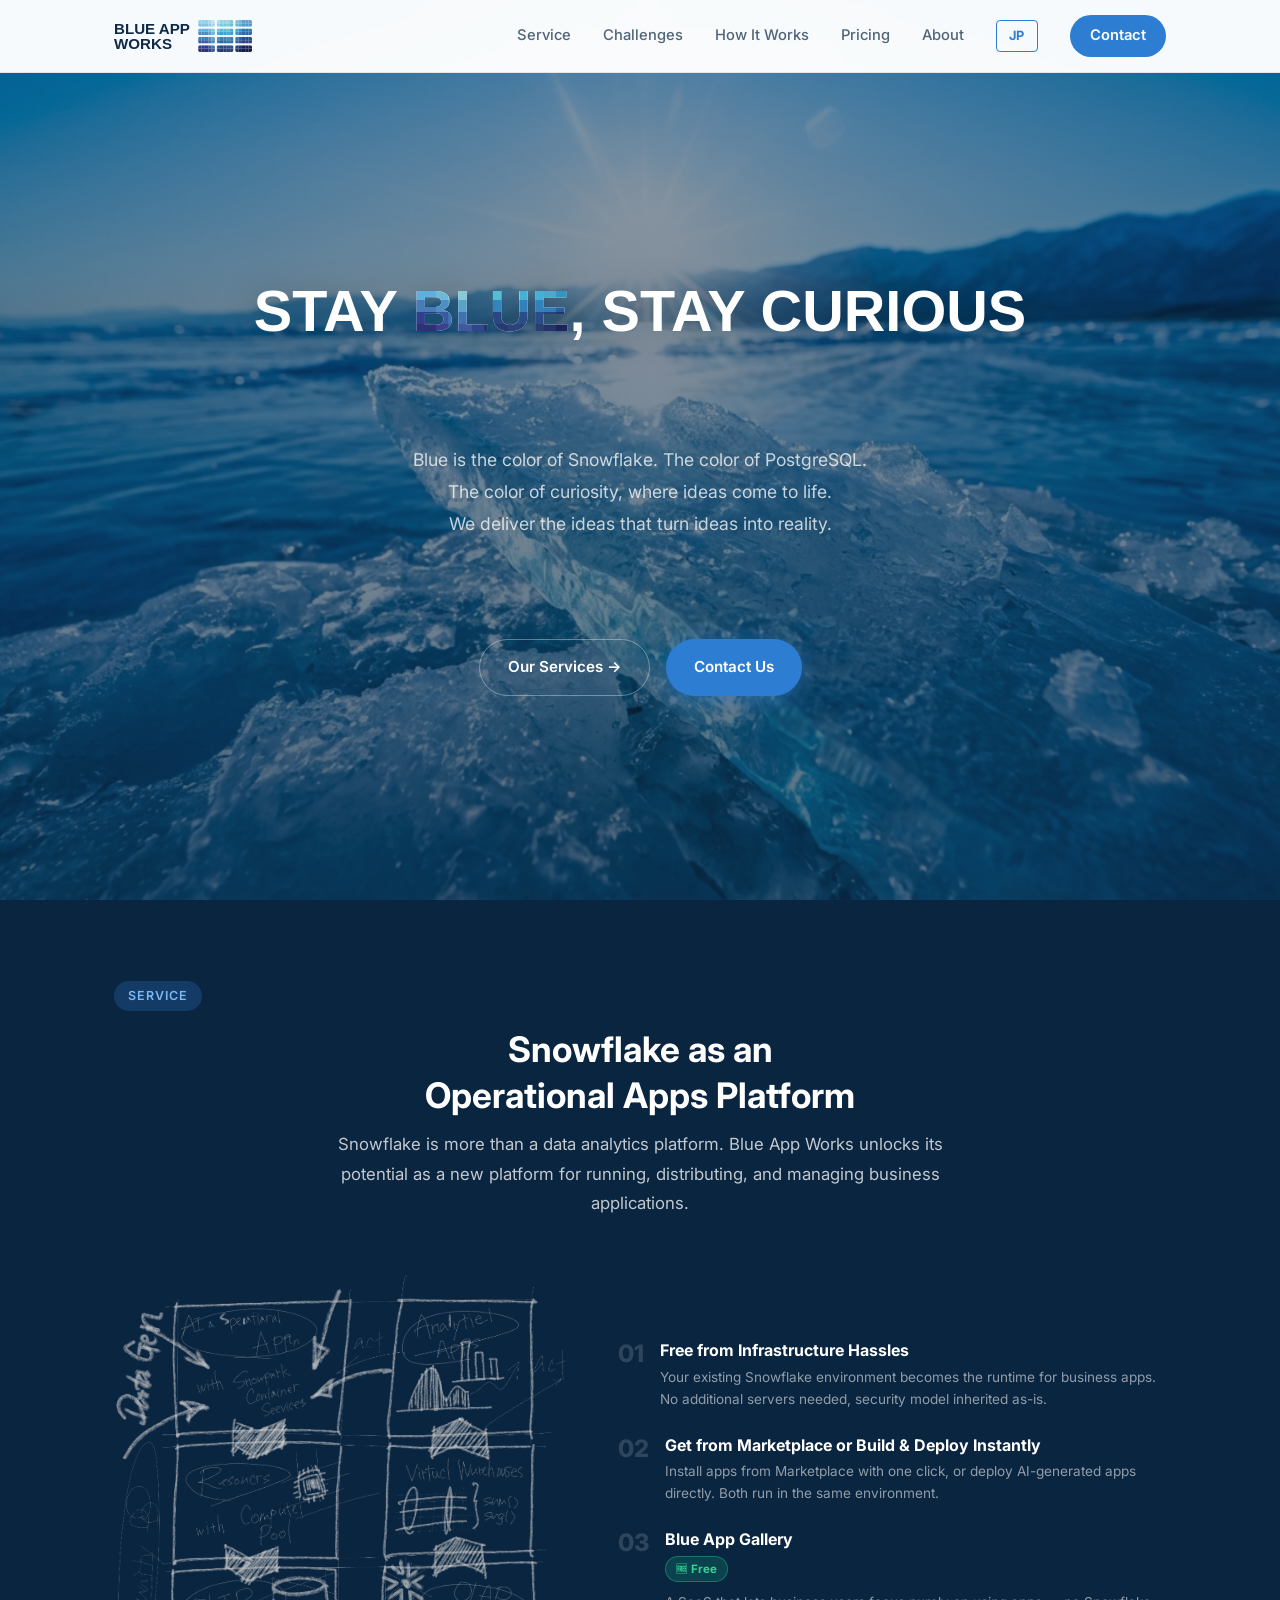
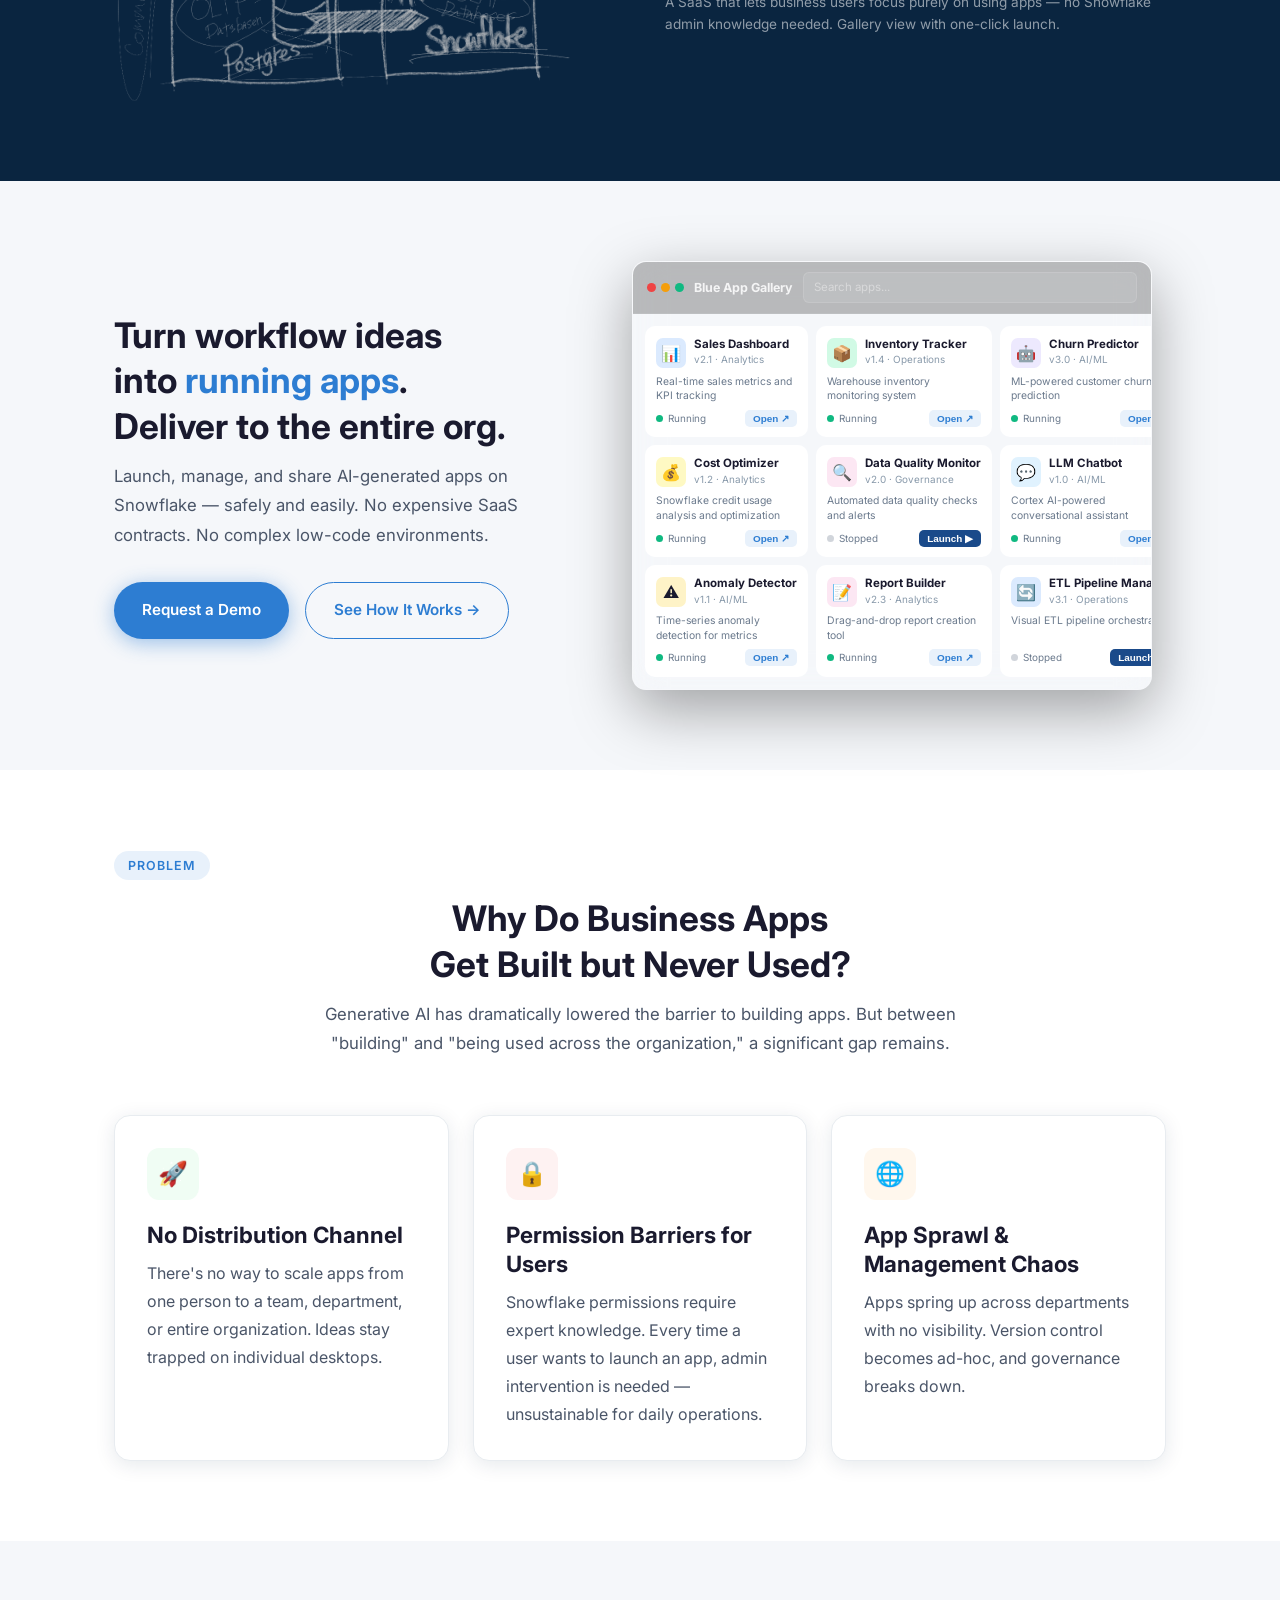
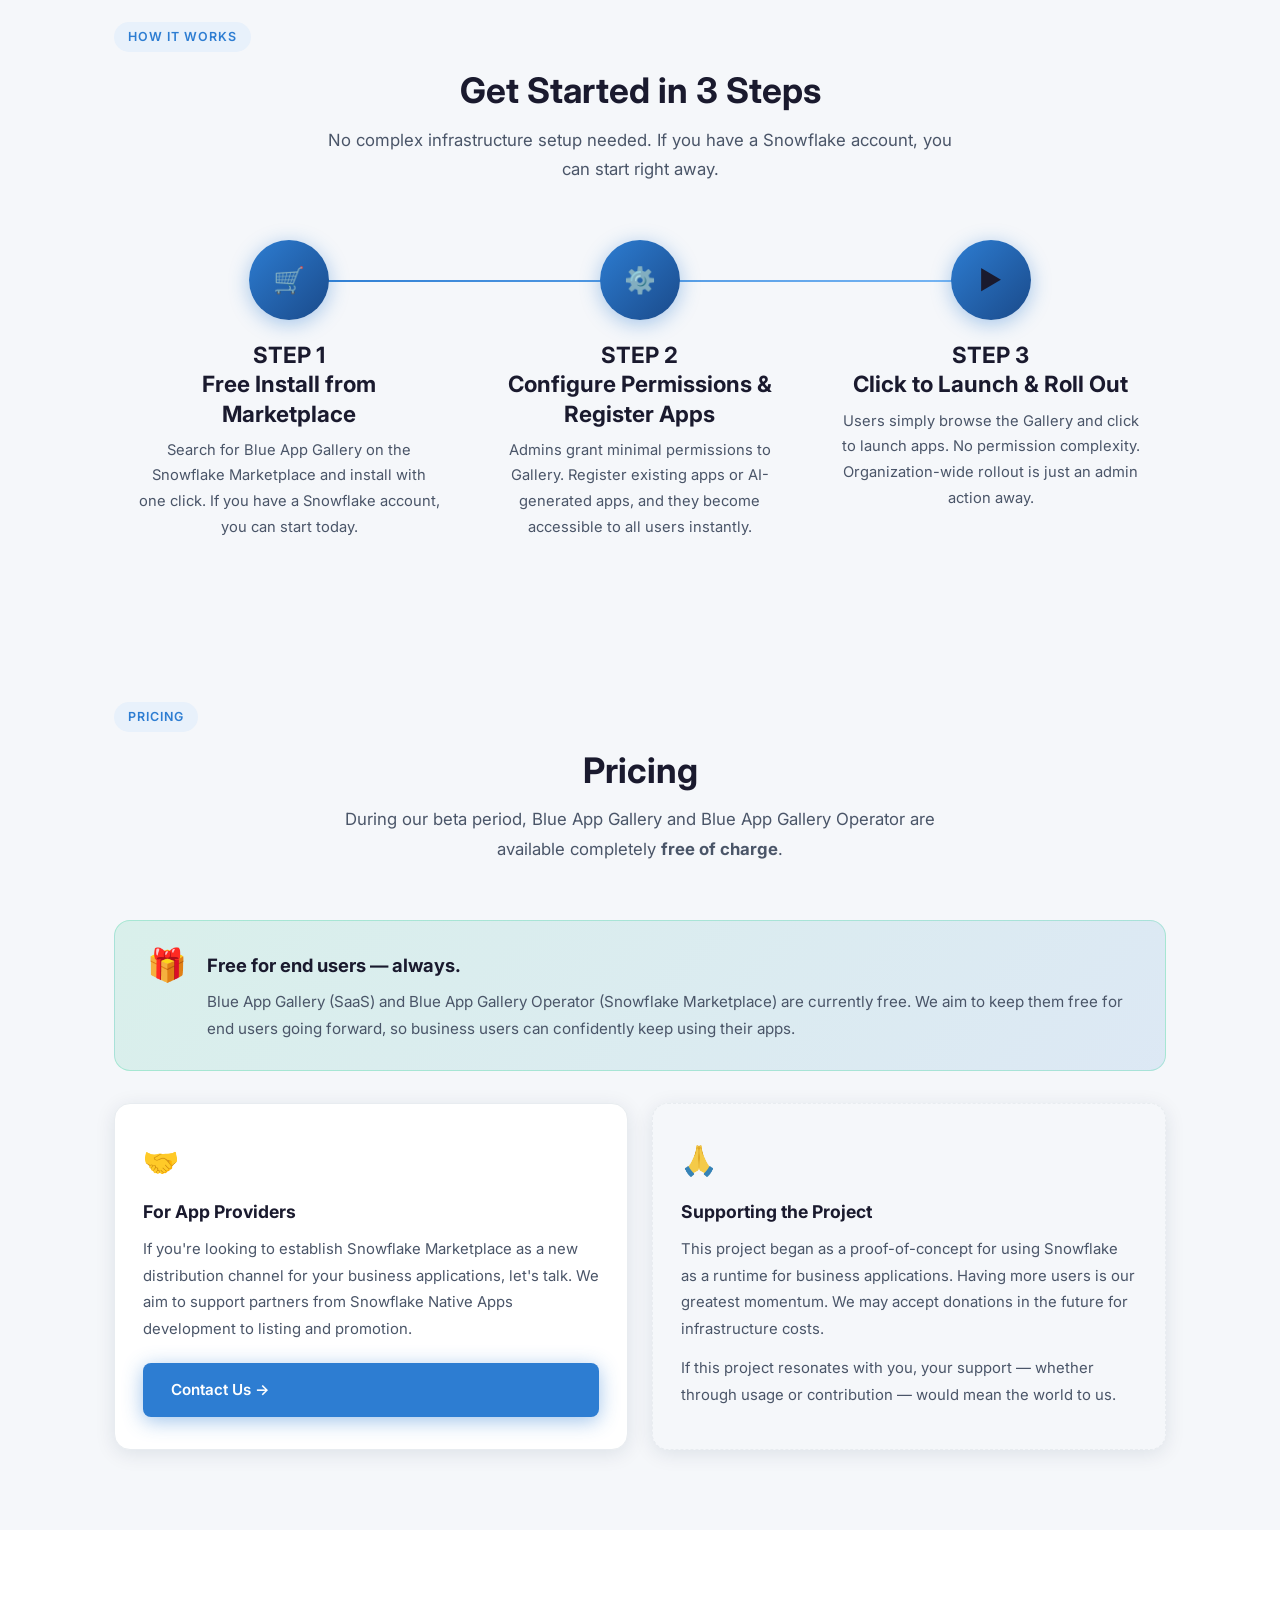
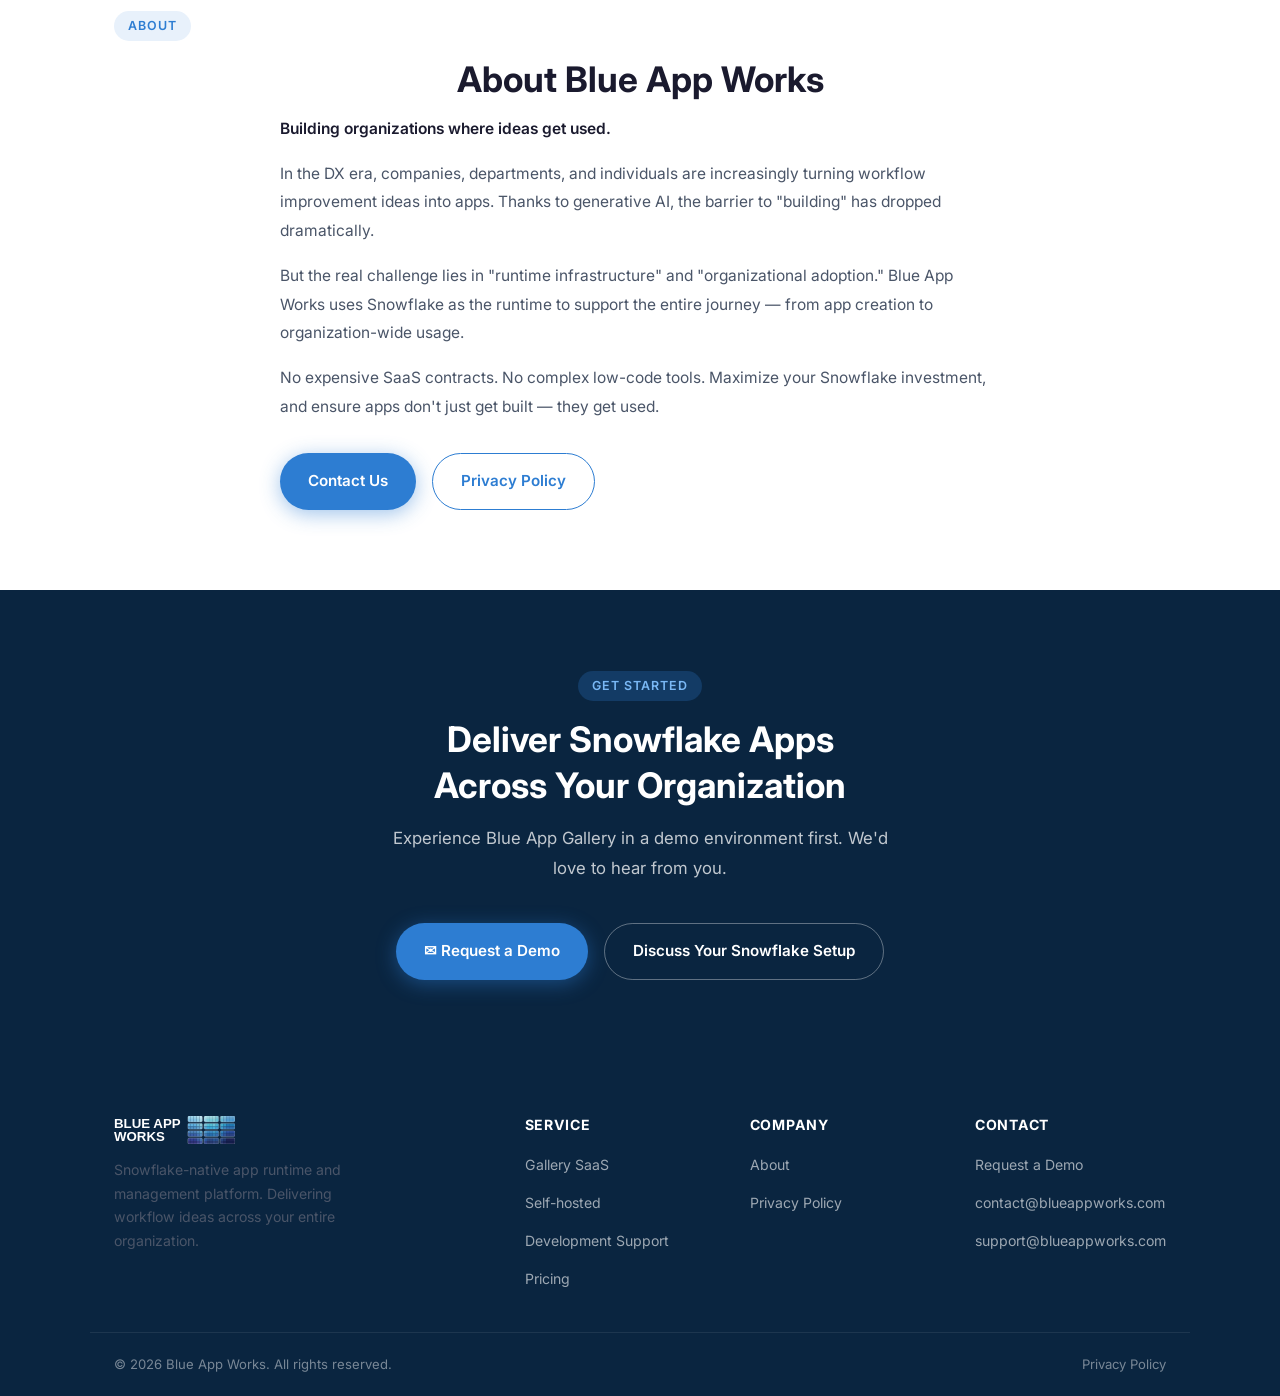
==== en/index.html @ 6a39addf "Add English site version with language detection and switcher - Create en/ subdirectory with transla" ====
<!DOCTYPE html>
<html lang="en">
<head>
  <meta charset="UTF-8" />
  <meta name="viewport" content="width=device-width, initial-scale=1.0" />
  <title>Blue App Works</title>
  <meta name="description" content="Blue App Works provides middleware and gallery solutions for Snowflake-native business applications — turning workflow ideas into running apps at any organizational scale." />
  <link rel="preconnect" href="https://fonts.googleapis.com" />
  <link rel="preconnect" href="https://fonts.gstatic.com" crossorigin />
  <link href="https://fonts.googleapis.com/css2?family=Inter:wght@300;400;500;600;700;800;900&family=Noto+Sans+JP:wght@400;500;700&display=swap" rel="stylesheet" />
  <link rel="stylesheet" href="../css/style.css" />
  <link rel="icon" href="../images/icon.svg" type="image/svg+xml" />
  <link rel="alternate" hreflang="ja" href="https://www.blueappworks.com/" />
  <link rel="alternate" hreflang="en" href="https://www.blueappworks.com/en/" />
  <script>
    // Auto-redirect to Japanese if user prefers Japanese
    (function() {
      var pref = localStorage.getItem('baw-lang-pref');
      if (pref === 'ja') { window.location.replace('../index.html'); return; }
    })();
  </script>
</head>
<body>

<!-- ========== HEADER ========== -->
<header id="site-header">
  <div class="nav-inner">
    <a href="index.html" class="nav-logo">
      <img src="../images/logo.svg" alt="Blue App Works" class="nav-logo-img" />
    </a>
    <nav class="nav-links" id="nav-links">
      <a href="#service">Service</a>
      <a href="#problem">Challenges</a>
      <a href="#how">How It Works</a>
      <a href="#pricing">Pricing</a>
      <a href="#about">About</a>
      <a href="contact.html" class="nav-cta">Contact</a>
    </nav>
    <div class="hamburger" id="hamburger" aria-label="Menu" role="button" tabindex="0">
      <span></span><span></span><span></span>
    </div>
  </div>
</header>

<!-- ========== HERO ========== -->
<section class="hero" id="top">
  <div class="hero-bg"></div>
  <div class="hero-inner hero-inner--brand">
    <img src="../images/stayblue-staycurious-white.svg" alt="Stay Blue, Stay Curious" class="hero-catchphrase" />
    <p class="hero-desc hero-desc--brand">
      Blue is the color of Snowflake. The color of PostgreSQL.<br>
      The color of curiosity, where ideas come to life.<br>
      We deliver the ideas that turn ideas into reality.
    </p>
    <div class="hero-actions" style="justify-content:center">
      <a href="#service" class="btn btn-outline">
        Our Services →
      </a>
      <a href="contact.html" class="btn btn-primary">
        Contact Us
      </a>
    </div>
  </div>
</section>

<!-- ========== SERVICE ========== -->
<section class="section section-dark" id="service">
  <div class="container">
    <div class="badge">Service</div>
    <h2 class="section-title" style="color:#fff">Snowflake as an<br>Operational Apps Platform</h2>
    <p class="section-sub">
      Snowflake is more than a data analytics platform. Blue App Works unlocks its potential as a new platform for running, distributing, and managing business applications.
    </p>
    <div class="service-layout">
      <div class="service-blueprint">
        <img src="../images/blueprint.svg" alt="Snowflake Platform Architecture Blueprint" />
      </div>
      <div class="service-points">
        <!-- 01 -->
        <div class="service-point">
          <div class="service-point-num">01</div>
          <div class="service-point-body">
            <h3>Free from Infrastructure Hassles</h3>
            <p>Your existing Snowflake environment becomes the runtime for business apps. No additional servers needed, security model inherited as-is.</p>
          </div>
        </div>
        <!-- 02 -->
        <div class="service-point">
          <div class="service-point-num">02</div>
          <div class="service-point-body">
            <h3>Get from Marketplace or Build & Deploy Instantly</h3>
            <p>Install apps from Marketplace with one click, or deploy AI-generated apps directly. Both run in the same environment.</p>
          </div>
        </div>
        <!-- 03 -->
        <div class="service-point">
          <div class="service-point-num">03</div>
          <div class="service-point-body">
            <h3>Blue App Gallery</h3>
            <p><span class="sol-free-badge">🆓 Free</span><br>A SaaS that lets business users focus purely on using apps — no Snowflake admin knowledge needed. Gallery view with one-click launch.</p>
          </div>
        </div>
      </div>
    </div>
  </div>
</section>

<!-- ========== GALLERY SHOWCASE ========== -->
<section class="section section-alt" id="gallery-showcase">
  <div class="container">
    <div class="showcase-inner">
      <div class="showcase-text">
        <h2 class="section-title" style="text-align:left">
          <span class="hero-line">Turn workflow ideas</span>
          <span class="hero-line">into <span style="color:var(--blue-accent)">running apps</span>.</span>
          <span class="hero-line">Deliver to the entire org.</span>
        </h2>
        <p class="section-sub" style="text-align:left;margin:0 0 32px">
          Launch, manage, and share AI-generated apps on Snowflake — safely and easily.
          No expensive SaaS contracts. No complex low-code environments.
        </p>
        <div class="hero-actions">
          <a href="contact.html" class="btn btn-primary">
            Request a Demo
          </a>
          <a href="#how" class="btn btn-outline" style="color:var(--blue-accent);border-color:var(--blue-accent)">
            See How It Works →
          </a>
        </div>
      </div>
      <div class="showcase-visual">
        <div class="gallery-mockup">
          <div class="gallery-mockup-bar">
            <div class="gmb-dots">
              <span style="background:#ef4444"></span>
              <span style="background:#f59e0b"></span>
              <span style="background:#10b981"></span>
            </div>
            <div class="gmb-title">Blue App Gallery</div>
            <div class="gmb-search">Search apps...</div>
          </div>
          <div class="gallery-grid">
            <div class="gc" data-status="running">
              <div class="gc-header"><div class="gc-icon" style="background:#dbeafe">📊</div><div class="gc-meta"><div class="gc-name">Sales Dashboard</div><div class="gc-ver">v2.1 · Analytics</div></div></div>
              <div class="gc-desc">Real-time sales metrics and KPI tracking</div>
              <div class="gc-footer"><span class="gc-dot running"></span><span class="gc-status">Running</span><button class="gc-btn open">Open ↗</button></div>
            </div>
            <div class="gc" data-status="running">
              <div class="gc-header"><div class="gc-icon" style="background:#d1fae5">📦</div><div class="gc-meta"><div class="gc-name">Inventory Tracker</div><div class="gc-ver">v1.4 · Operations</div></div></div>
              <div class="gc-desc">Warehouse inventory monitoring system</div>
              <div class="gc-footer"><span class="gc-dot running"></span><span class="gc-status">Running</span><button class="gc-btn open">Open ↗</button></div>
            </div>
            <div class="gc" data-status="running">
              <div class="gc-header"><div class="gc-icon" style="background:#ede9fe">🤖</div><div class="gc-meta"><div class="gc-name">Churn Predictor</div><div class="gc-ver">v3.0 · AI/ML</div></div></div>
              <div class="gc-desc">ML-powered customer churn prediction</div>
              <div class="gc-footer"><span class="gc-dot running"></span><span class="gc-status">Running</span><button class="gc-btn open">Open ↗</button></div>
            </div>
            <div class="gc" data-status="running">
              <div class="gc-header"><div class="gc-icon" style="background:#fef9c3">💰</div><div class="gc-meta"><div class="gc-name">Cost Optimizer</div><div class="gc-ver">v1.2 · Analytics</div></div></div>
              <div class="gc-desc">Snowflake credit usage analysis and optimization</div>
              <div class="gc-footer"><span class="gc-dot running"></span><span class="gc-status">Running</span><button class="gc-btn open">Open ↗</button></div>
            </div>
            <div class="gc" data-status="stopped">
              <div class="gc-header"><div class="gc-icon" style="background:#fce7f3">🔍</div><div class="gc-meta"><div class="gc-name">Data Quality Monitor</div><div class="gc-ver">v2.0 · Governance</div></div></div>
              <div class="gc-desc">Automated data quality checks and alerts</div>
              <div class="gc-footer"><span class="gc-dot stopped"></span><span class="gc-status">Stopped</span><button class="gc-btn launch">Launch ▶</button></div>
            </div>
            <div class="gc" data-status="running">
              <div class="gc-header"><div class="gc-icon" style="background:#e0f2fe">💬</div><div class="gc-meta"><div class="gc-name">LLM Chatbot</div><div class="gc-ver">v1.0 · AI/ML</div></div></div>
              <div class="gc-desc">Cortex AI-powered conversational assistant</div>
              <div class="gc-footer"><span class="gc-dot running"></span><span class="gc-status">Running</span><button class="gc-btn open">Open ↗</button></div>
            </div>
            <div class="gc" data-status="running">
              <div class="gc-header"><div class="gc-icon" style="background:#fef3c7">⚠️</div><div class="gc-meta"><div class="gc-name">Anomaly Detector</div><div class="gc-ver">v1.1 · AI/ML</div></div></div>
              <div class="gc-desc">Time-series anomaly detection for metrics</div>
              <div class="gc-footer"><span class="gc-dot running"></span><span class="gc-status">Running</span><button class="gc-btn open">Open ↗</button></div>
            </div>
            <div class="gc" data-status="running">
              <div class="gc-header"><div class="gc-icon" style="background:#fce7f3">📝</div><div class="gc-meta"><div class="gc-name">Report Builder</div><div class="gc-ver">v2.3 · Analytics</div></div></div>
              <div class="gc-desc">Drag-and-drop report creation tool</div>
              <div class="gc-footer"><span class="gc-dot running"></span><span class="gc-status">Running</span><button class="gc-btn open">Open ↗</button></div>
            </div>
            <div class="gc" data-status="stopped">
              <div class="gc-header"><div class="gc-icon" style="background:#dbeafe">🔄</div><div class="gc-meta"><div class="gc-name">ETL Pipeline Manager</div><div class="gc-ver">v3.1 · Operations</div></div></div>
              <div class="gc-desc">Visual ETL pipeline orchestration</div>
              <div class="gc-footer"><span class="gc-dot stopped"></span><span class="gc-status">Stopped</span><button class="gc-btn launch">Launch ▶</button></div>
            </div>
          </div>
        </div>
      </div>
    </div>
  </div>
</section>

<!-- ========== PROBLEM ========== -->
<section class="section" id="problem">
  <div class="container">
    <div class="badge">Problem</div>
    <h2 class="section-title">Why Do Business Apps<br>Get Built but Never Used?</h2>
    <p class="section-sub">
      Generative AI has dramatically lowered the barrier to building apps.
      But between "building" and "being used across the organization," a significant gap remains.
    </p>
    <div class="problem-grid">
      <div class="problem-card">
        <div class="problem-icon" style="background:#f0fdf4">🚀</div>
        <h3>No Distribution Channel</h3>
        <p>There's no way to scale apps from one person to a team, department, or entire organization. Ideas stay trapped on individual desktops.</p>
      </div>
      <div class="problem-card">
        <div class="problem-icon" style="background:#fef2f2">🔒</div>
        <h3>Permission Barriers for Users</h3>
        <p>Snowflake permissions require expert knowledge. Every time a user wants to launch an app, admin intervention is needed — unsustainable for daily operations.</p>
      </div>
      <div class="problem-card">
        <div class="problem-icon" style="background:#fff7ed">🌐</div>
        <h3>App Sprawl & Management Chaos</h3>
        <p>Apps spring up across departments with no visibility. Version control becomes ad-hoc, and governance breaks down.</p>
      </div>
    </div>
  </div>
</section>

<!-- ========== HOW IT WORKS ========== -->
<section class="section section-alt" id="how">
  <div class="container">
    <div class="badge">How It Works</div>
    <h2 class="section-title">Get Started in 3 Steps</h2>
    <p class="section-sub">
      No complex infrastructure setup needed. If you have a Snowflake account, you can start right away.
    </p>
    <div class="steps">
      <div class="step">
        <div class="step-circle">🛒</div>
        <h3>STEP 1<br>Free Install from Marketplace</h3>
        <p>Search for Blue App Gallery on the Snowflake Marketplace and install with one click. If you have a Snowflake account, you can start today.</p>
      </div>
      <div class="step">
        <div class="step-circle">⚙️</div>
        <h3>STEP 2<br>Configure Permissions & Register Apps</h3>
        <p>Admins grant minimal permissions to Gallery. Register existing apps or AI-generated apps, and they become accessible to all users instantly.</p>
      </div>
      <div class="step">
        <div class="step-circle">▶️</div>
        <h3>STEP 3<br>Click to Launch & Roll Out</h3>
        <p>Users simply browse the Gallery and click to launch apps. No permission complexity. Organization-wide rollout is just an admin action away.</p>
      </div>
    </div>
  </div>
</section>

<!-- ========== PRICING ========== -->
<section class="section section-alt" id="pricing">
  <div class="container">
    <div class="badge">Pricing</div>
    <h2 class="section-title">Pricing</h2>
    <p class="section-sub">
      During our beta period, Blue App Gallery and Blue App Gallery Operator are available completely <strong>free of charge</strong>.
    </p>

    <!-- Free banner -->
    <div class="pricing-free-banner">
      <div class="pfb-icon">🎁</div>
      <div class="pfb-body">
        <div class="pfb-title">Free for end users — always.</div>
        <p class="pfb-desc">Blue App Gallery (SaaS) and Blue App Gallery Operator (Snowflake Marketplace) are currently free. We aim to keep them free for end users going forward, so business users can confidently keep using their apps.</p>
      </div>
    </div>

    <!-- Revenue model note -->
    <div class="pricing-model-grid">
      <div class="pricing-model-card">
        <div class="pmcard-icon">🤝</div>
        <h3>For App Providers</h3>
        <p>
          If you're looking to establish Snowflake Marketplace as a new distribution channel for your business applications, let's talk. We aim to support partners from Snowflake Native Apps development to listing and promotion.
        </p>
        <a href="contact.html?type=marketplace" class="btn btn-primary" style="margin-top:20px;border-radius:var(--radius)">Contact Us →</a>
      </div>
      <div class="pricing-model-card pricing-model-card--support">
        <div class="pmcard-icon">🙏</div>
        <h3>Supporting the Project</h3>
        <p>
          This project began as a proof-of-concept for using Snowflake as a runtime for business applications. Having more users is our greatest momentum. We may accept donations in the future for infrastructure costs.
        </p>
        <p style="margin-top:12px">
          If this project resonates with you, your support — whether through usage or contribution — would mean the world to us.
        </p>
      </div>
    </div>
  </div>
</section>

<!-- ========== ABOUT ========== -->
<section class="section" id="about">
  <div class="container">
    <div class="badge">About</div>
    <h2 class="section-title">About Blue App Works</h2>
    <div class="about-single">
      <p class="about-lead">
        Building organizations where ideas get used.
      </p>
      <p>
        In the DX era, companies, departments, and individuals are increasingly turning workflow improvement ideas into apps.
        Thanks to generative AI, the barrier to "building" has dropped dramatically.
      </p>
      <p>
        But the real challenge lies in "runtime infrastructure" and "organizational adoption."
        Blue App Works uses Snowflake as the runtime to support the entire journey — from app creation to organization-wide usage.
      </p>
      <p>
        No expensive SaaS contracts. No complex low-code tools.
        Maximize your Snowflake investment, and ensure apps don't just get built — they get used.
      </p>
      <div style="margin-top:32px;display:flex;gap:16px;flex-wrap:wrap">
        <a href="contact.html" class="btn btn-primary">Contact Us</a>
        <a href="privacy.html" class="btn btn-outline" style="color:var(--blue-accent);border-color:var(--blue-accent)">Privacy Policy</a>
      </div>
    </div>
  </div>
</section>

<!-- ========== CTA ========== -->
<section class="section section-dark" style="text-align:center">
  <div class="container">
    <div class="badge">Get Started</div>
    <h2 style="color:#fff;margin-bottom:16px">Deliver Snowflake Apps<br>Across Your Organization</h2>
    <p style="max-width:520px;margin:0 auto 40px;font-size:1.05rem">
      Experience Blue App Gallery in a demo environment first.
      We'd love to hear from you.
    </p>
    <div style="display:flex;gap:16px;justify-content:center;flex-wrap:wrap">
      <a href="contact.html" class="btn btn-primary">✉ Request a Demo</a>
      <a href="contact.html?type=snowflake" class="btn btn-outline">Discuss Your Snowflake Setup</a>
    </div>
  </div>
</section>

<!-- ========== FOOTER ========== -->
<footer>
  <div class="footer-top">
    <div class="footer-brand">
      <div class="footer-logo">
        <img src="../images/logo-white.svg" alt="Blue App Works" />
      </div>
      <p class="footer-desc">
        Snowflake-native app runtime and management platform.
        Delivering workflow ideas across your entire organization.
      </p>
    </div>
    <div class="footer-col">
      <h4>Service</h4>
      <ul>
        <li><a href="#service">Gallery SaaS</a></li>
        <li><a href="#service">Self-hosted</a></li>
        <li><a href="#service">Development Support</a></li>
        <li><a href="#pricing">Pricing</a></li>
      </ul>
    </div>
    <div class="footer-col">
      <h4>Company</h4>
      <ul>
        <li><a href="#about">About</a></li>
        <li><a href="privacy.html">Privacy Policy</a></li>
      </ul>
    </div>
    <div class="footer-col">
      <h4>Contact</h4>
      <ul>
        <li><a href="contact.html">Request a Demo</a></li>
        <li><a href="mailto:contact@blueappworks.com">contact@blueappworks.com</a></li>
        <li><a href="mailto:support@blueappworks.com">support@blueappworks.com</a></li>
      </ul>
    </div>
  </div>
  <div class="footer-bottom">
    <span>© 2026 Blue App Works. All rights reserved.</span>
    <a href="privacy.html" style="color:rgba(255,255,255,0.45);font-size:0.82rem">Privacy Policy</a>
  </div>
</footer>

<script src="../js/lang.js"></script>
<script>
  // hamburger menu
  const hamburger = document.getElementById('hamburger');
  const navLinks  = document.getElementById('nav-links');
  hamburger.addEventListener('click', () => {
    navLinks.classList.toggle('open');
  });
  hamburger.addEventListener('keydown', (e) => {
    if (e.key === 'Enter' || e.key === ' ') navLinks.classList.toggle('open');
  });

  // header scroll effect
  const header = document.getElementById('site-header');
  window.addEventListener('scroll', () => {
    header.style.background = window.scrollY > 40
      ? 'rgba(255,255,255,0.98)'
      : 'rgba(255,255,255,0.97)';
  });

  // smooth reveal on scroll
  const observer = new IntersectionObserver((entries) => {
    entries.forEach(e => {
      if (e.isIntersecting) {
        e.target.style.opacity = '1';
        e.target.style.transform = 'translateY(0)';
      }
    });
  }, { threshold: 0.12 });
  document.querySelectorAll('.problem-card, .solution-card, .step, .tech-pill, .pricing-card').forEach(el => {
    el.style.opacity = '0';
    el.style.transform = 'translateY(24px)';
    el.style.transition = 'opacity 0.5s ease, transform 0.5s ease';
    observer.observe(el);
  });
</script>
</body>
</html>
---- css/style.css ----
/* ========================================
   Blue App Works - Corporate Site
   style.css
   ======================================== */

/* --- Variables --- */
:root {
  --blue-dark:    #0a2540;
  --blue-mid:     #1a4a8a;
  --blue-accent:  #2d7dd2;
  --blue-light:   #e8f1fb;
  --white:        #ffffff;
  --gray-100:     #f5f7fa;
  --gray-200:     #e8ecf0;
  --gray-600:     #6b7a8d;
  --gray-800:     #2c3e50;
  --text-main:    #1a1a2e;
  --text-sub:     #4a5568;
  --radius:       8px;
  --radius-lg:    16px;
  --shadow:       0 4px 20px rgba(10,37,64,0.10);
  --shadow-lg:    0 8px 40px rgba(10,37,64,0.16);
  --transition:   0.25s ease;
  --max-w:        1100px;
  --font-main:    'Inter', 'Noto Sans JP', sans-serif;
}

/* --- Reset --- */
*, *::before, *::after { box-sizing: border-box; margin: 0; padding: 0; }
html { scroll-behavior: smooth; font-size: 16px; }
body {
  font-family: var(--font-main);
  color: var(--text-main);
  background: var(--white);
  line-height: 1.75;
  -webkit-font-smoothing: antialiased;
}
img { max-width: 100%; display: block; }
a { color: var(--blue-accent); text-decoration: none; transition: color var(--transition); }
a:hover { color: var(--blue-mid); }
ul { list-style: none; }

/* --- Typography --- */
h1, h2, h3, h4 { line-height: 1.3; font-weight: 700; }
h1 { font-size: clamp(2rem, 5vw, 3.2rem); }
h2 { font-size: clamp(1.5rem, 3.5vw, 2.2rem); }
h3 { font-size: clamp(1.1rem, 2.5vw, 1.4rem); }
p  { color: var(--text-sub); }

/* --- Utility --- */
.container {
  max-width: var(--max-w);
  margin: 0 auto;
  padding: 0 24px;
}
.section { padding: 80px 0; }
.section-alt { background: var(--gray-100); }

/* Gallery Showcase */
.showcase-inner {
  display: flex;
  align-items: center;
  gap: 48px;
}
.showcase-text {
  flex: 1;
}
.showcase-text .hero-line {
  display: block;
  white-space: nowrap;
}
.showcase-visual {
  flex: 1.2;
  display: flex;
  justify-content: center;
}
@media (max-width: 900px) {
  .showcase-inner { flex-direction: column; }
  .showcase-visual { width: 100%; }
}
.section-dark { background: var(--blue-dark); color: var(--white); }
.section-dark p { color: rgba(255,255,255,0.75); }
.section-title {
  text-align: center;
  margin-bottom: 12px;
}
.section-sub {
  text-align: center;
  max-width: 640px;
  margin: 0 auto 56px;
  font-size: 1.05rem;
}
.badge {
  display: inline-block;
  background: var(--blue-light);
  color: var(--blue-accent);
  border-radius: 100px;
  font-size: 0.78rem;
  font-weight: 600;
  letter-spacing: 0.08em;
  text-transform: uppercase;
  padding: 4px 14px;
  margin-bottom: 16px;
}
.section-dark .badge { background: rgba(45,125,210,0.25); color: #7ab8f5; }

/* ----------------------------------------
   HEADER / NAV
---------------------------------------- */
header {
  position: fixed;
  top: 0; left: 0; right: 0;
  z-index: 100;
  background: rgba(255,255,255,0.97);
  backdrop-filter: blur(12px);
  -webkit-backdrop-filter: blur(12px);
  border-bottom: 1px solid rgba(0,0,0,0.08);
  transition: background var(--transition);
}
.nav-inner {
  display: flex;
  align-items: center;
  justify-content: space-between;
  height: 72px;
  max-width: var(--max-w);
  margin: 0 auto;
  padding: 0 24px;
}
.nav-logo {
  display: flex;
  align-items: center;
  gap: 10px;
  font-weight: 700;
  font-size: 1.15rem;
  color: var(--white);
  text-decoration: none;
}
.nav-logo-mark {
  width: 36px; height: 36px;
  background: linear-gradient(135deg, var(--blue-accent), #7ab8f5);
  border-radius: 8px;
  display: flex; align-items: center; justify-content: center;
  font-weight: 900; color: #fff; font-size: 1rem;
}
.nav-links {
  display: flex;
  gap: 32px;
  align-items: center;
}
.nav-links a {
  color: rgba(10,37,64,0.7);
  font-size: 0.92rem;
  font-weight: 500;
  transition: color var(--transition);
}
.nav-links a:hover { color: var(--blue-dark); }
.nav-cta {
  background: var(--blue-accent);
  color: var(--white) !important;
  padding: 8px 20px;
  border-radius: 100px;
  font-weight: 600 !important;
  transition: background var(--transition), transform var(--transition) !important;
}
.nav-cta:hover { background: #1a67c0 !important; transform: translateY(-1px); }

/* language switcher */
.lang-switch {
  padding: 4px 12px !important;
  border: 1.5px solid var(--blue-accent) !important;
  border-radius: 4px;
  color: var(--blue-accent) !important;
  font-size: 0.8rem !important;
  font-weight: 700 !important;
  letter-spacing: 0.05em;
  transition: background 0.2s, color 0.2s !important;
}
.lang-switch:hover {
  background: var(--blue-accent) !important;
  color: #fff !important;
}

/* hamburger */
.hamburger {
  display: none;
  flex-direction: column;
  gap: 5px;
  cursor: pointer;
  padding: 4px;
}
.hamburger span {
  display: block;
  width: 24px; height: 2px;
  background: var(--blue-dark);
  border-radius: 2px;
  transition: var(--transition);
}

/* ----------------------------------------
   HERO
---------------------------------------- */
.hero {
  min-height: 100vh;
  display: flex;
  align-items: center;
  background: url('../images/stayblue1.png') center/cover no-repeat;
  position: relative;
  overflow: hidden;
  padding-top: 72px;
}
.hero-bg {
  position: absolute; inset: 0;
  background: linear-gradient(180deg, rgba(10,37,64,0.45) 0%, rgba(10,37,64,0.65) 100%);
  pointer-events: none;
}
/* grid dots */
.hero::before {
  content: '';
  position: absolute; inset: 0;
  background: none;
  pointer-events: none;
}
.hero-inner {
  max-width: var(--max-w);
  margin: 0 auto;
  padding: 80px 24px;
  display: flex;
  align-items: center;
  gap: 60px;
  position: relative;
  z-index: 1;
}
.hero-text { flex: 1; }
.hero-eyebrow {
  display: inline-flex;
  align-items: center;
  gap: 8px;
  background: rgba(45,125,210,0.2);
  border: 1px solid rgba(45,125,210,0.4);
  color: #7ab8f5;
  border-radius: 100px;
  font-size: 0.82rem;
  font-weight: 600;
  letter-spacing: 0.06em;
  padding: 5px 16px;
  margin-bottom: 24px;
}
.hero-eyebrow::before {
  content: '';
  width: 6px; height: 6px;
  background: #7ab8f5;
  border-radius: 50%;
  animation: pulse 2s infinite;
}
@keyframes pulse {
  0%, 100% { opacity: 1; transform: scale(1); }
  50% { opacity: 0.5; transform: scale(1.4); }
}
.hero-title {
  color: var(--white);
  margin-bottom: 24px;
  font-size: clamp(1.6rem, 4.5vw, 3.2rem);
}
.hero-title > span.hero-line {
  display: block;
  white-space: nowrap;
}
.hero-title span span,
.hero-title .hero-line > span { color: #7ab8f5; }
.hero-inner--brand {
  text-align: center;
  display: flex;
  flex-direction: column;
  align-items: center;
}
.hero-title--brand {
  font-size: clamp(2rem, 6vw, 4rem);
  font-weight: 800;
  letter-spacing: 0.04em;
  text-shadow: 0 2px 20px rgba(0,0,0,0.3);
}
.hero-blue {
  color: #7ab8f5;
}
.hero-catchphrase {
  width: clamp(480px, 75vw, 960px);
  height: auto;
  margin-bottom: 24px;
  filter: drop-shadow(0 2px 16px rgba(0,0,0,0.25));
}
.hero-desc--brand {
  text-align: center;
  max-width: 640px;
  font-size: clamp(0.95rem, 1.8vw, 1.15rem);
  line-height: 2;
  color: rgba(255,255,255,0.85);
}
.hero-desc {
  color: rgba(255,255,255,0.75);
  font-size: 1.1rem;
  max-width: 520px;
  margin-bottom: 40px;
  line-height: 1.8;
}
.hero-actions { display: flex; gap: 16px; flex-wrap: wrap; }
.btn {
  display: inline-flex;
  align-items: center;
  gap: 8px;
  padding: 14px 28px;
  border-radius: 100px;
  font-weight: 600;
  font-size: 0.95rem;
  cursor: pointer;
  transition: transform var(--transition), box-shadow var(--transition), background var(--transition);
  border: none;
}
.btn:hover { transform: translateY(-2px); }
.btn-primary {
  background: var(--blue-accent);
  color: var(--white);
  box-shadow: 0 4px 20px rgba(45,125,210,0.45);
}
.btn-primary:hover { background: #1a67c0; box-shadow: 0 6px 28px rgba(45,125,210,0.55); color: #fff; }
.btn-outline {
  background: transparent;
  color: var(--white);
  border: 1.5px solid rgba(255,255,255,0.35);
}
.btn-outline:hover { background: rgba(255,255,255,0.08); color: #fff; }

/* hero visual - floating card */
.hero-visual { flex: 1; display: flex; justify-content: center; }
.hero-card {
  background: rgba(255,255,255,0.07);
  border: 1px solid rgba(255,255,255,0.13);
  border-radius: var(--radius-lg);
  padding: 28px;
  width: 100%;
  max-width: 380px;
  backdrop-filter: blur(16px);
  -webkit-backdrop-filter: blur(16px);
  animation: float 5s ease-in-out infinite;
}
@keyframes float {
  0%, 100% { transform: translateY(0); }
  50%       { transform: translateY(-12px); }
}
.hero-card-header {
  display: flex; align-items: center; gap: 8px;
  margin-bottom: 20px;
}
.hero-card-dot {
  width: 10px; height: 10px; border-radius: 50%;
}
.hero-card-title {
  color: rgba(255,255,255,0.9);
  font-size: 0.88rem; font-weight: 600;
}
.app-list { display: flex; flex-direction: column; gap: 10px; }
.app-item {
  display: flex; align-items: center; gap: 12px;
  background: rgba(255,255,255,0.06);
  border: 1px solid rgba(255,255,255,0.10);
  border-radius: 10px;
  padding: 10px 14px;
}
.app-icon {
  width: 36px; height: 36px;
  border-radius: 8px;
  display: flex; align-items: center; justify-content: center;
  font-size: 1.1rem;
  flex-shrink: 0;
}
.app-info { flex: 1; min-width: 0; }
.app-name {
  color: var(--white);
  font-size: 0.82rem; font-weight: 600;
  white-space: nowrap; overflow: hidden; text-overflow: ellipsis;
}
.app-stat {
  color: rgba(255,255,255,0.5);
  font-size: 0.72rem;
}
.app-badge {
  font-size: 0.7rem; font-weight: 600;
  padding: 2px 8px; border-radius: 100px;
}
.app-badge.active { background: rgba(52,211,153,0.2); color: #34d399; }
.app-badge.ready  { background: rgba(45,125,210,0.3); color: #7ab8f5; }

/* ----------------------------------------
   PROBLEM
---------------------------------------- */
.problem-grid {
  display: grid;
  grid-template-columns: repeat(3, 1fr);
  gap: 24px;
}
.problem-card {
  background: var(--white);
  border-radius: var(--radius-lg);
  padding: 32px;
  box-shadow: var(--shadow);
  border: 1px solid var(--gray-200);
  transition: box-shadow var(--transition), transform var(--transition);
}
.problem-card:hover {
  box-shadow: var(--shadow-lg);
  transform: translateY(-4px);
}
.problem-icon {
  width: 52px; height: 52px;
  border-radius: 12px;
  display: flex; align-items: center; justify-content: center;
  font-size: 1.5rem;
  margin-bottom: 20px;
}
.problem-card h3 { margin-bottom: 10px; color: var(--text-main); }

/* ----------------------------------------
   SERVICE / SOLUTION
---------------------------------------- */
.solution-grid {
  display: grid;
  grid-template-columns: repeat(3, 1fr);
  gap: 28px;
}
.solution-card {
  background: rgba(255,255,255,0.06);
  border: 1px solid rgba(255,255,255,0.12);
  border-radius: var(--radius-lg);
  padding: 36px 28px;
  transition: background var(--transition), border-color var(--transition);
}
.solution-card:hover {
  background: rgba(255,255,255,0.10);
  border-color: rgba(45,125,210,0.45);
}
.solution-num {
  font-size: 2.5rem; font-weight: 900;
  color: rgba(122,184,245,0.25);
  line-height: 1;
  margin-bottom: 12px;
}
.solution-card h3 { color: var(--white); margin-bottom: 10px; }
.solution-card p { font-size: 0.93rem; }

/* Service layout: blueprint + points */
.service-layout {
  display: grid;
  grid-template-columns: 5fr 6fr;
  gap: 48px;
  align-items: center;
}
.service-blueprint img {
  width: 100%;
  max-width: 480px;
  height: auto;
  border-radius: var(--radius-lg);
}
.service-points {
  display: flex;
  flex-direction: column;
  gap: 24px;
}
.service-point {
  display: flex;
  gap: 16px;
  align-items: flex-start;
}
.service-point-num {
  font-family: var(--font-en);
  font-size: 1.5rem;
  font-weight: 800;
  color: rgba(255,255,255,0.15);
  flex-shrink: 0;
  line-height: 1;
  padding-top: 2px;
}
.service-point-body h3 {
  color: var(--white);
  font-size: 1rem;
  margin-bottom: 6px;
}
.service-point-body p {
  font-size: 0.85rem;
  color: rgba(255,255,255,0.55);
  line-height: 1.6;
}

/* ----------------------------------------
   HOW IT WORKS
---------------------------------------- */
.steps {
  display: grid;
  grid-template-columns: repeat(3, 1fr);
  gap: 0;
  position: relative;
}
.steps::before {
  content: '';
  position: absolute;
  top: 40px; left: calc(100% / 6);
  width: calc(100% * 2 / 3);
  height: 2px;
  background: linear-gradient(90deg, var(--blue-accent), #7ab8f5);
  z-index: 0;
}
.step {
  text-align: center;
  padding: 0 24px;
  position: relative;
  z-index: 1;
}
.step-circle {
  width: 80px; height: 80px;
  border-radius: 50%;
  background: linear-gradient(135deg, var(--blue-accent), var(--blue-mid));
  box-shadow: 0 4px 20px rgba(45,125,210,0.4);
  display: flex; align-items: center; justify-content: center;
  font-size: 1.6rem;
  margin: 0 auto 20px;
}
.step h3 { margin-bottom: 10px; }
.step p { font-size: 0.92rem; }

/* ----------------------------------------
   TECH STACK
---------------------------------------- */
.tech-grid {
  display: flex;
  flex-wrap: wrap;
  gap: 16px;
  justify-content: center;
}
.tech-pill {
  display: flex; align-items: center; gap: 10px;
  background: var(--white);
  border: 1px solid var(--gray-200);
  border-radius: 100px;
  padding: 10px 22px;
  font-weight: 600; font-size: 0.9rem;
  color: var(--gray-800);
  box-shadow: var(--shadow);
  transition: box-shadow var(--transition), transform var(--transition);
}
.tech-pill:hover { box-shadow: var(--shadow-lg); transform: translateY(-2px); }
.tech-pill-icon { font-size: 1.2rem; }

/* ----------------------------------------
   PRICING
---------------------------------------- */
.pricing-grid {
  display: grid;
  grid-template-columns: repeat(3, 1fr);
  gap: 24px;
  align-items: start;
}
.pricing-card {
  background: var(--white);
  border: 1px solid var(--gray-200);
  border-radius: var(--radius-lg);
  padding: 36px 28px;
  box-shadow: var(--shadow);
  transition: box-shadow var(--transition), transform var(--transition);
}
.pricing-card:hover { box-shadow: var(--shadow-lg); transform: translateY(-4px); }
.pricing-card.featured {
  border-color: var(--blue-accent);
  box-shadow: 0 0 0 2px var(--blue-accent), var(--shadow-lg);
  transform: scale(1.03);
}
.pricing-card.featured:hover { transform: scale(1.03) translateY(-4px); }
.pricing-badge {
  display: inline-block;
  background: var(--blue-light);
  color: var(--blue-accent);
  font-size: 0.75rem; font-weight: 700;
  padding: 3px 12px; border-radius: 100px;
  margin-bottom: 16px;
}
.pricing-name { font-size: 1.2rem; font-weight: 700; margin-bottom: 8px; }
.pricing-price {
  font-size: 2rem; font-weight: 900; color: var(--text-main);
  margin-bottom: 4px;
}
.pricing-price span { font-size: 0.9rem; font-weight: 400; color: var(--text-sub); }
.pricing-desc { font-size: 0.88rem; margin-bottom: 24px; }
.pricing-features { display: flex; flex-direction: column; gap: 10px; margin-bottom: 28px; }
.pricing-features li {
  display: flex; gap: 10px; align-items: flex-start;
  font-size: 0.9rem; color: var(--text-sub);
}
.pricing-features li::before {
  content: '✓';
  color: var(--blue-accent); font-weight: 700;
  flex-shrink: 0;
}
.btn-block { width: 100%; justify-content: center; }
.btn-secondary {
  background: var(--blue-light);
  color: var(--blue-accent);
}
.btn-secondary:hover { background: #d0e5f8; color: var(--blue-mid); }

/* ----------------------------------------
   ABOUT
---------------------------------------- */
.about-grid {
  display: grid;
  grid-template-columns: 1fr 1fr;
  gap: 64px;
  align-items: center;
}
.about-visual {
  position: relative;
}
.about-card-main {
  background: var(--white);
  border-radius: var(--radius-lg);
  padding: 36px;
  box-shadow: var(--shadow-lg);
  border: 1px solid var(--gray-200);
}
.about-avatar {
  width: 72px; height: 72px;
  border-radius: 50%;
  background: linear-gradient(135deg, var(--blue-accent), var(--blue-mid));
  display: flex; align-items: center; justify-content: center;
  font-size: 1.8rem;
  margin-bottom: 16px;
}
.about-name { font-weight: 700; font-size: 1.2rem; margin-bottom: 4px; }
.about-role { color: var(--text-sub); font-size: 0.88rem; margin-bottom: 16px; }
.about-tags { display: flex; flex-wrap: wrap; gap: 8px; }
.about-tag {
  background: var(--blue-light);
  color: var(--blue-mid);
  font-size: 0.78rem; font-weight: 600;
  padding: 4px 12px; border-radius: 100px;
}
.about-stat-row {
  display: flex; gap: 16px; margin-top: 20px;
}
.about-stat {
  flex: 1;
  background: var(--gray-100);
  border-radius: var(--radius);
  padding: 14px;
  text-align: center;
}
.about-stat-val { font-weight: 800; font-size: 1.3rem; color: var(--blue-accent); }
.about-stat-lbl { font-size: 0.75rem; color: var(--text-sub); }

/* ----------------------------------------
   FOOTER
---------------------------------------- */
footer {
  background: var(--blue-dark);
  color: rgba(255,255,255,0.7);
}
.footer-top {
  max-width: var(--max-w);
  margin: 0 auto;
  padding: 56px 24px 40px;
  display: grid;
  grid-template-columns: 2fr 1fr 1fr 1fr;
  gap: 40px;
}
.footer-brand { }
.footer-logo {
  display: flex; align-items: center; gap: 10px;
  font-weight: 700; font-size: 1.1rem; color: var(--white);
  margin-bottom: 14px;
}
.footer-desc { font-size: 0.88rem; line-height: 1.7; max-width: 280px; }
.footer-col h4 {
  color: var(--white);
  font-size: 0.88rem; font-weight: 700;
  letter-spacing: 0.05em; text-transform: uppercase;
  margin-bottom: 16px;
}
.footer-col ul { display: flex; flex-direction: column; gap: 10px; }
.footer-col ul li a {
  color: rgba(255,255,255,0.6);
  font-size: 0.88rem;
  transition: color var(--transition);
}
.footer-col ul li a:hover { color: var(--white); }
.footer-bottom {
  border-top: 1px solid rgba(255,255,255,0.08);
  max-width: var(--max-w);
  margin: 0 auto;
  padding: 20px 24px;
  display: flex; justify-content: space-between; align-items: center;
  font-size: 0.82rem;
  color: rgba(255,255,255,0.45);
}

/* ----------------------------------------
   PRIVACY PAGE
---------------------------------------- */
.page-hero {
  background: linear-gradient(155deg, var(--blue-dark), #0e3060);
  padding: 128px 24px 64px;
  text-align: center;
  color: var(--white);
}
.page-hero h1 { color: var(--white); margin-bottom: 12px; }
.page-hero p { color: rgba(255,255,255,0.7); }
.page-content {
  max-width: 800px;
  margin: 0 auto;
  padding: 64px 24px;
}
.lang-toggle {
  display: flex;
  gap: 8px;
  justify-content: center;
  margin-bottom: 48px;
}
.lang-btn {
  padding: 8px 24px;
  border-radius: 100px;
  font-size: 0.88rem; font-weight: 600;
  cursor: pointer;
  border: 1.5px solid var(--blue-accent);
  transition: background var(--transition), color var(--transition);
}
.lang-btn.active { background: var(--blue-accent); color: var(--white); }
.lang-btn:not(.active) { background: transparent; color: var(--blue-accent); }
.policy-section {
  margin-bottom: 40px;
  padding-bottom: 40px;
  border-bottom: 1px solid var(--gray-200);
}
.policy-section:last-child { border-bottom: none; }
.policy-section h2 { font-size: 1.3rem; color: var(--text-main); margin-bottom: 12px; }
.policy-section h3 { font-size: 1rem; color: var(--text-main); margin: 20px 0 8px; }
.policy-section p, .policy-section li {
  color: var(--text-sub); font-size: 0.95rem; line-height: 1.8;
}
.policy-section ul {
  list-style: disc;
  padding-left: 24px;
  display: flex; flex-direction: column; gap: 6px;
}
.meta-info {
  background: var(--blue-light);
  border-radius: var(--radius);
  padding: 20px 24px;
  margin-bottom: 40px;
  font-size: 0.88rem;
  color: var(--blue-mid);
}
.meta-info p { color: var(--blue-mid); }

/* ----------------------------------------
   CONTACT PAGE
---------------------------------------- */
.contact-grid {
  display: grid;
  grid-template-columns: 1fr 1.6fr;
  gap: 48px;
  max-width: 900px;
  margin: 0 auto;
  padding: 64px 24px;
}
.contact-info h2 { margin-bottom: 16px; }
.contact-info > p { margin-bottom: 32px; }
.contact-cards { display: flex; flex-direction: column; gap: 16px; }
.contact-card {
  display: flex; align-items: flex-start; gap: 16px;
  background: var(--gray-100);
  border-radius: var(--radius);
  padding: 16px 20px;
}
.contact-card-icon {
  width: 40px; height: 40px;
  background: var(--blue-light);
  border-radius: 10px;
  display: flex; align-items: center; justify-content: center;
  font-size: 1.1rem; flex-shrink: 0;
}
.contact-card-body h4 { font-size: 0.88rem; color: var(--text-sub); margin-bottom: 2px; }
.contact-card-body p, .contact-card-body a {
  font-size: 0.95rem; font-weight: 600; color: var(--text-main);
}
.contact-form-card {
  background: var(--white);
  border-radius: var(--radius-lg);
  padding: 40px;
  box-shadow: var(--shadow-lg);
  border: 1px solid var(--gray-200);
}
.contact-form-card h3 { margin-bottom: 24px; }
.form-group { margin-bottom: 20px; }
.form-group label {
  display: block;
  font-size: 0.88rem; font-weight: 600; color: var(--text-main);
  margin-bottom: 6px;
}
.form-group input,
.form-group select,
.form-group textarea {
  width: 100%;
  padding: 12px 16px;
  border: 1.5px solid var(--gray-200);
  border-radius: var(--radius);
  font-size: 0.95rem;
  font-family: var(--font-main);
  color: var(--text-main);
  background: var(--white);
  transition: border-color var(--transition), box-shadow var(--transition);
  outline: none;
}
.form-group input:focus,
.form-group select:focus,
.form-group textarea:focus {
  border-color: var(--blue-accent);
  box-shadow: 0 0 0 3px rgba(45,125,210,0.15);
}
.form-group textarea { resize: vertical; min-height: 120px; }
.form-row { display: grid; grid-template-columns: 1fr 1fr; gap: 16px; }
.form-notice {
  font-size: 0.8rem; color: var(--gray-600);
  margin-bottom: 20px; line-height: 1.6;
}
.form-success {
  display: none;
  text-align: center;
  padding: 32px;
  color: var(--text-sub);
}
.form-success .success-icon {
  font-size: 2.5rem; margin-bottom: 12px;
}
.form-success h3 { margin-bottom: 8px; color: var(--text-main); }

/* ----------------------------------------
   NAV LOGO IMAGE
---------------------------------------- */
.nav-logo-img {
  height: 32px;
  width: auto;
  display: block;
  transition: opacity var(--transition);
}
.nav-logo-img:hover { opacity: 0.85; }
.nav-logo {
  display: flex;
  align-items: center;
}

/* ----------------------------------------
   GALLERY MOCKUP (Hero visual)
---------------------------------------- */
.hero-visual {
  flex: 1.2;
  display: flex;
  justify-content: center;
  align-items: flex-start;
}
.gallery-mockup {
  background: rgba(255,255,255,0.06);
  border: 1px solid rgba(255,255,255,0.14);
  border-radius: 14px;
  overflow: hidden;
  width: 100%;
  max-width: 520px;
  backdrop-filter: blur(16px);
  -webkit-backdrop-filter: blur(16px);
  box-shadow: 0 20px 60px rgba(0,0,0,0.35);
  animation: float 6s ease-in-out infinite;
}
.gallery-mockup-bar {
  display: flex;
  align-items: center;
  gap: 10px;
  background: rgba(0,0,0,0.25);
  padding: 10px 14px;
  border-bottom: 1px solid rgba(255,255,255,0.08);
}
.gmb-dots {
  display: flex;
  gap: 5px;
  flex-shrink: 0;
}
.gmb-dots span {
  width: 9px; height: 9px;
  border-radius: 50%;
  display: block;
}
.gmb-title {
  font-size: 0.78rem;
  font-weight: 700;
  color: rgba(255,255,255,0.85);
  flex-shrink: 0;
}
.gmb-search {
  flex: 1;
  background: rgba(255,255,255,0.08);
  border: 1px solid rgba(255,255,255,0.12);
  border-radius: 6px;
  padding: 4px 10px;
  font-size: 0.72rem;
  color: rgba(255,255,255,0.4);
}
.gallery-grid {
  display: grid;
  grid-template-columns: repeat(3, 1fr);
  gap: 8px;
  padding: 12px;
}
/* Gallery card */
.gc {
  background: rgba(255,255,255,0.95);
  border-radius: 10px;
  padding: 12px 11px 10px;
  display: flex;
  flex-direction: column;
  gap: 6px;
  transition: transform var(--transition), box-shadow var(--transition);
  cursor: default;
}
.gc:hover {
  transform: translateY(-2px);
  box-shadow: 0 6px 20px rgba(0,0,0,0.15);
}
.gc-header {
  display: flex;
  align-items: flex-start;
  gap: 8px;
}
.gc-icon {
  width: 30px; height: 30px;
  border-radius: 7px;
  display: flex; align-items: center; justify-content: center;
  font-size: 1rem;
  flex-shrink: 0;
}
.gc-meta { min-width: 0; }
.gc-name {
  font-size: 0.72rem;
  font-weight: 700;
  color: #1a1a2e;
  line-height: 1.2;
  white-space: nowrap;
  overflow: hidden;
  text-overflow: ellipsis;
}
.gc-ver {
  font-size: 0.62rem;
  color: #8899aa;
  white-space: nowrap;
}
.gc-desc {
  font-size: 0.65rem;
  color: #6b7a8d;
  line-height: 1.4;
  flex: 1;
}
.gc-footer {
  display: flex;
  align-items: center;
  gap: 5px;
  margin-top: auto;
}
.gc-dot {
  width: 7px; height: 7px;
  border-radius: 50%;
  flex-shrink: 0;
}
.gc-dot.running { background: #10b981; }
.gc-dot.stopped { background: #d1d5db; }
.gc-status {
  font-size: 0.62rem;
  color: #6b7a8d;
  flex: 1;
}
.gc-btn {
  font-size: 0.62rem;
  font-weight: 700;
  border: none;
  border-radius: 5px;
  padding: 3px 8px;
  cursor: pointer;
  white-space: nowrap;
}
.gc-btn.open {
  background: #e8f1fb;
  color: #2d7dd2;
}
.gc-btn.launch {
  background: #1a4a8a;
  color: #fff;
}

/* ----------------------------------------
   SOLUTION CARD extras
---------------------------------------- */
.sol-free-badge {
  display: inline-flex;
  align-items: center;
  gap: 4px;
  background: rgba(16,185,129,0.2);
  color: #34d399;
  border: 1px solid rgba(52,211,153,0.35);
  border-radius: 100px;
  font-size: 0.72rem;
  font-weight: 700;
  padding: 3px 10px;
  margin-bottom: 10px;
}
.sol-list {
  display: flex;
  flex-direction: column;
  gap: 7px;
  margin-bottom: 16px;
  list-style: none !important;
  padding-left: 0 !important;
}
.sol-list li {
  font-size: 0.85rem;
  color: rgba(255,255,255,0.75);
}
.sol-price {
  font-size: 0.78rem;
  color: rgba(255,255,255,0.4);
  border-top: 1px solid rgba(255,255,255,0.1);
  padding-top: 10px;
  margin-top: auto;
}

/* ----------------------------------------
   PRICING — NEW (β free + model)
---------------------------------------- */
.pricing-free-banner {
  display: flex;
  align-items: flex-start;
  gap: 20px;
  background: linear-gradient(135deg, rgba(16,185,129,0.12), rgba(45,125,210,0.12));
  border: 1px solid rgba(52,211,153,0.3);
  border-radius: var(--radius-lg);
  padding: 28px 32px;
  margin-bottom: 32px;
}
.pfb-icon { font-size: 2rem; flex-shrink: 0; line-height: 1; }
.pfb-title {
  font-size: 1.15rem;
  font-weight: 700;
  color: var(--text-main);
  margin-bottom: 8px;
}
.pfb-desc { font-size: 0.95rem; color: var(--text-sub); line-height: 1.75; margin: 0; }

.pricing-model-grid {
  display: grid;
  grid-template-columns: 1fr 1fr;
  gap: 24px;
}
.pricing-model-card {
  background: var(--white);
  border: 1px solid var(--gray-200);
  border-radius: var(--radius-lg);
  padding: 32px 28px;
  box-shadow: var(--shadow);
  display: flex;
  flex-direction: column;
}
.pmcard-icon { font-size: 1.8rem; margin-bottom: 14px; }
.pricing-model-card h3 { margin-bottom: 12px; font-size: 1.1rem; }
.pricing-model-card p { font-size: 0.93rem; color: var(--text-sub); line-height: 1.8; }
.pricing-model-card--support {
  background: var(--gray-100);
  border-color: var(--gray-200);
  border-style: dashed;
}
.pricing-model-card--support .pmcard-icon { filter: grayscale(0.2); }

/* ----------------------------------------
   ABOUT — single column
---------------------------------------- */
.about-single {
  max-width: 720px;
  margin: 0 auto;
}
.about-lead {
  font-size: 1.2rem;
  font-weight: 600;
  color: var(--text-main);
  margin-bottom: 20px;
  line-height: 1.5;
}
.about-single p {
  margin-bottom: 16px;
  font-size: 0.97rem;
  line-height: 1.85;
}

/* ----------------------------------------
   FOOTER logo image
---------------------------------------- */
.footer-logo img {
  height: 28px;
  width: auto;
}

/* ----------------------------------------
   RESPONSIVE
---------------------------------------- */
@media (max-width: 900px) {
  .problem-grid,
  .solution-grid,
  .pricing-grid,
  .pricing-model-grid { grid-template-columns: 1fr; }
  .steps {
    grid-template-columns: 1fr;
    gap: 32px;
  }
  .steps::before { display: none; }
  .about-grid { grid-template-columns: 1fr; }
  .footer-top { grid-template-columns: 1fr 1fr; gap: 32px; }
  .contact-grid { grid-template-columns: 1fr; }
  .hero-inner { flex-direction: column; padding: 60px 24px; }
  .hero-visual { display: none; }
  .pricing-card.featured { transform: scale(1); }
  .service-layout { grid-template-columns: 1fr; }
}
@media (max-width: 640px) {
  .nav-links { display: none; }
  .hamburger { display: flex; }
  .nav-links.open {
    display: flex;
    flex-direction: column;
    position: fixed;
    top: 64px; left: 0; right: 0; bottom: 0;
    background: var(--white);
    padding: 32px 24px;
    gap: 24px;
  }
  .footer-top { grid-template-columns: 1fr; }
  .footer-bottom { flex-direction: column; gap: 8px; text-align: center; }
  .section { padding: 56px 0; }
  .form-row { grid-template-columns: 1fr; }
  .about-stat-row { flex-direction: column; }
}
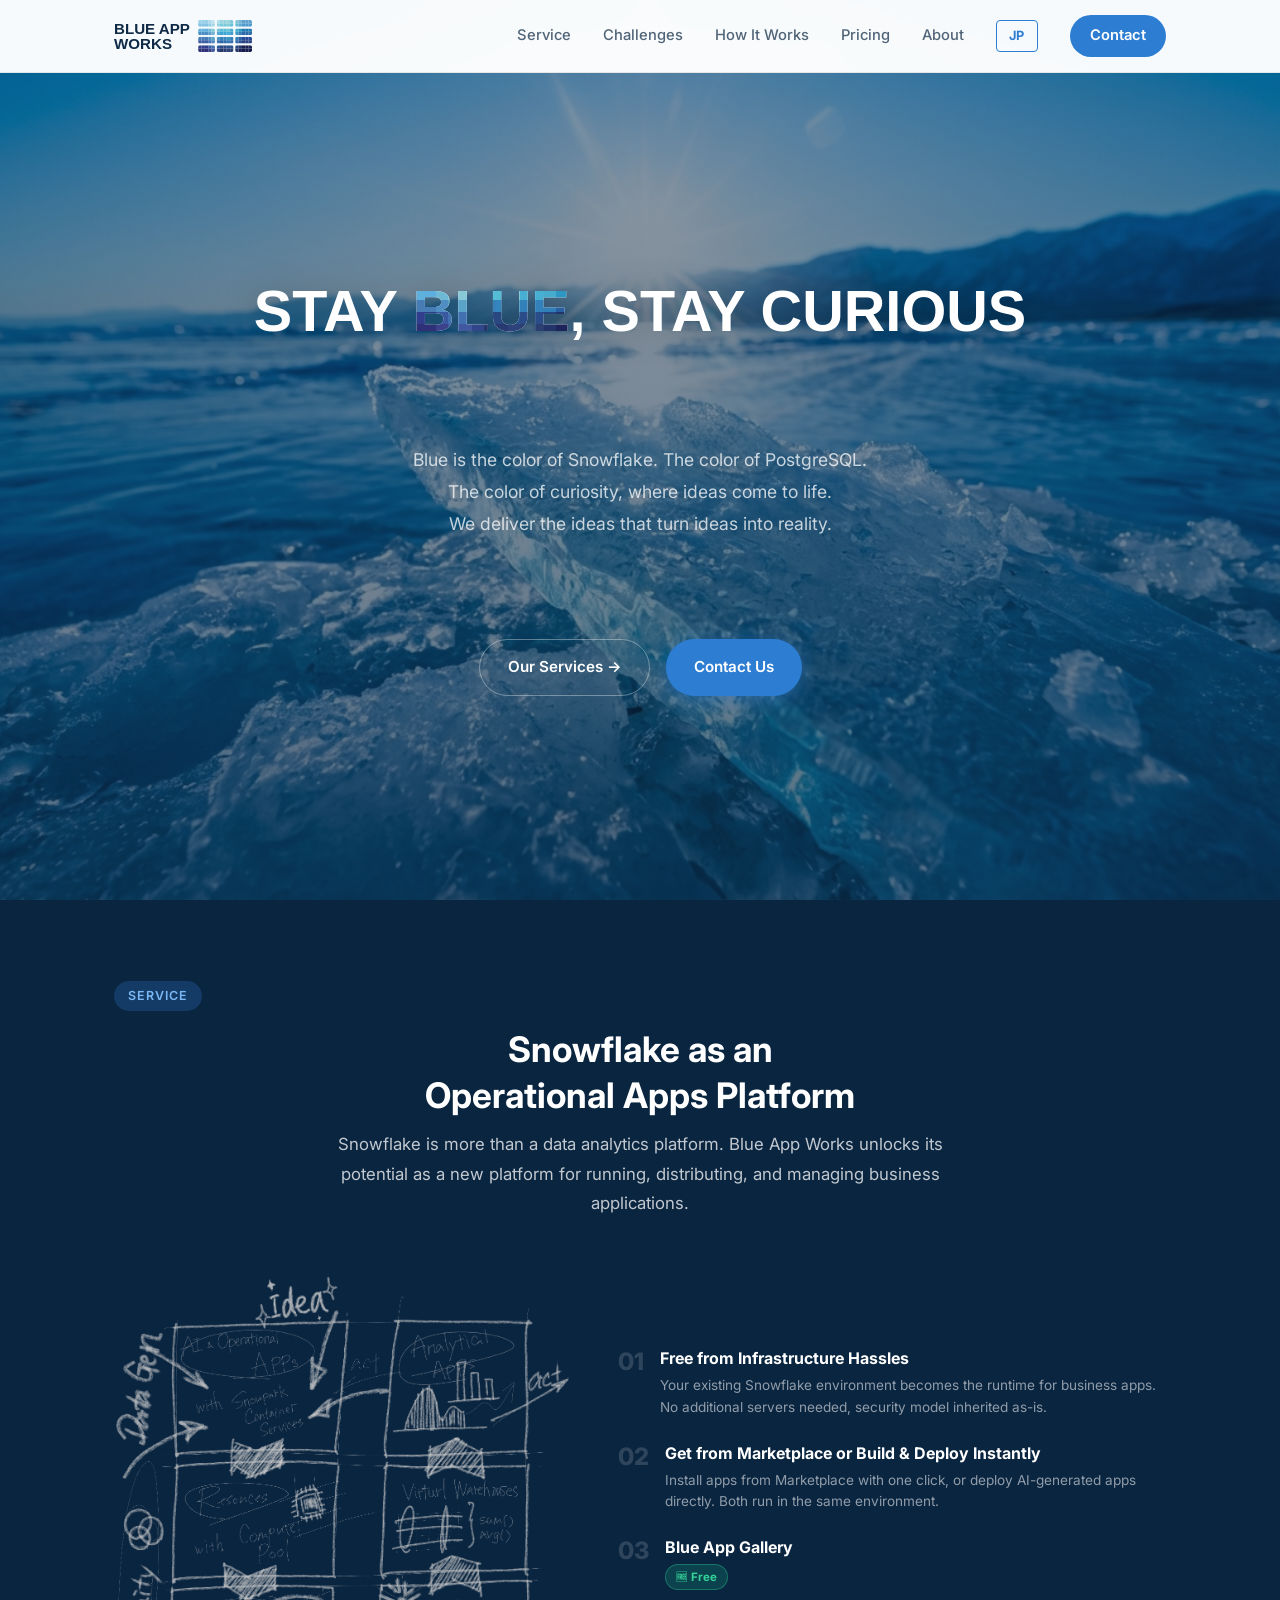
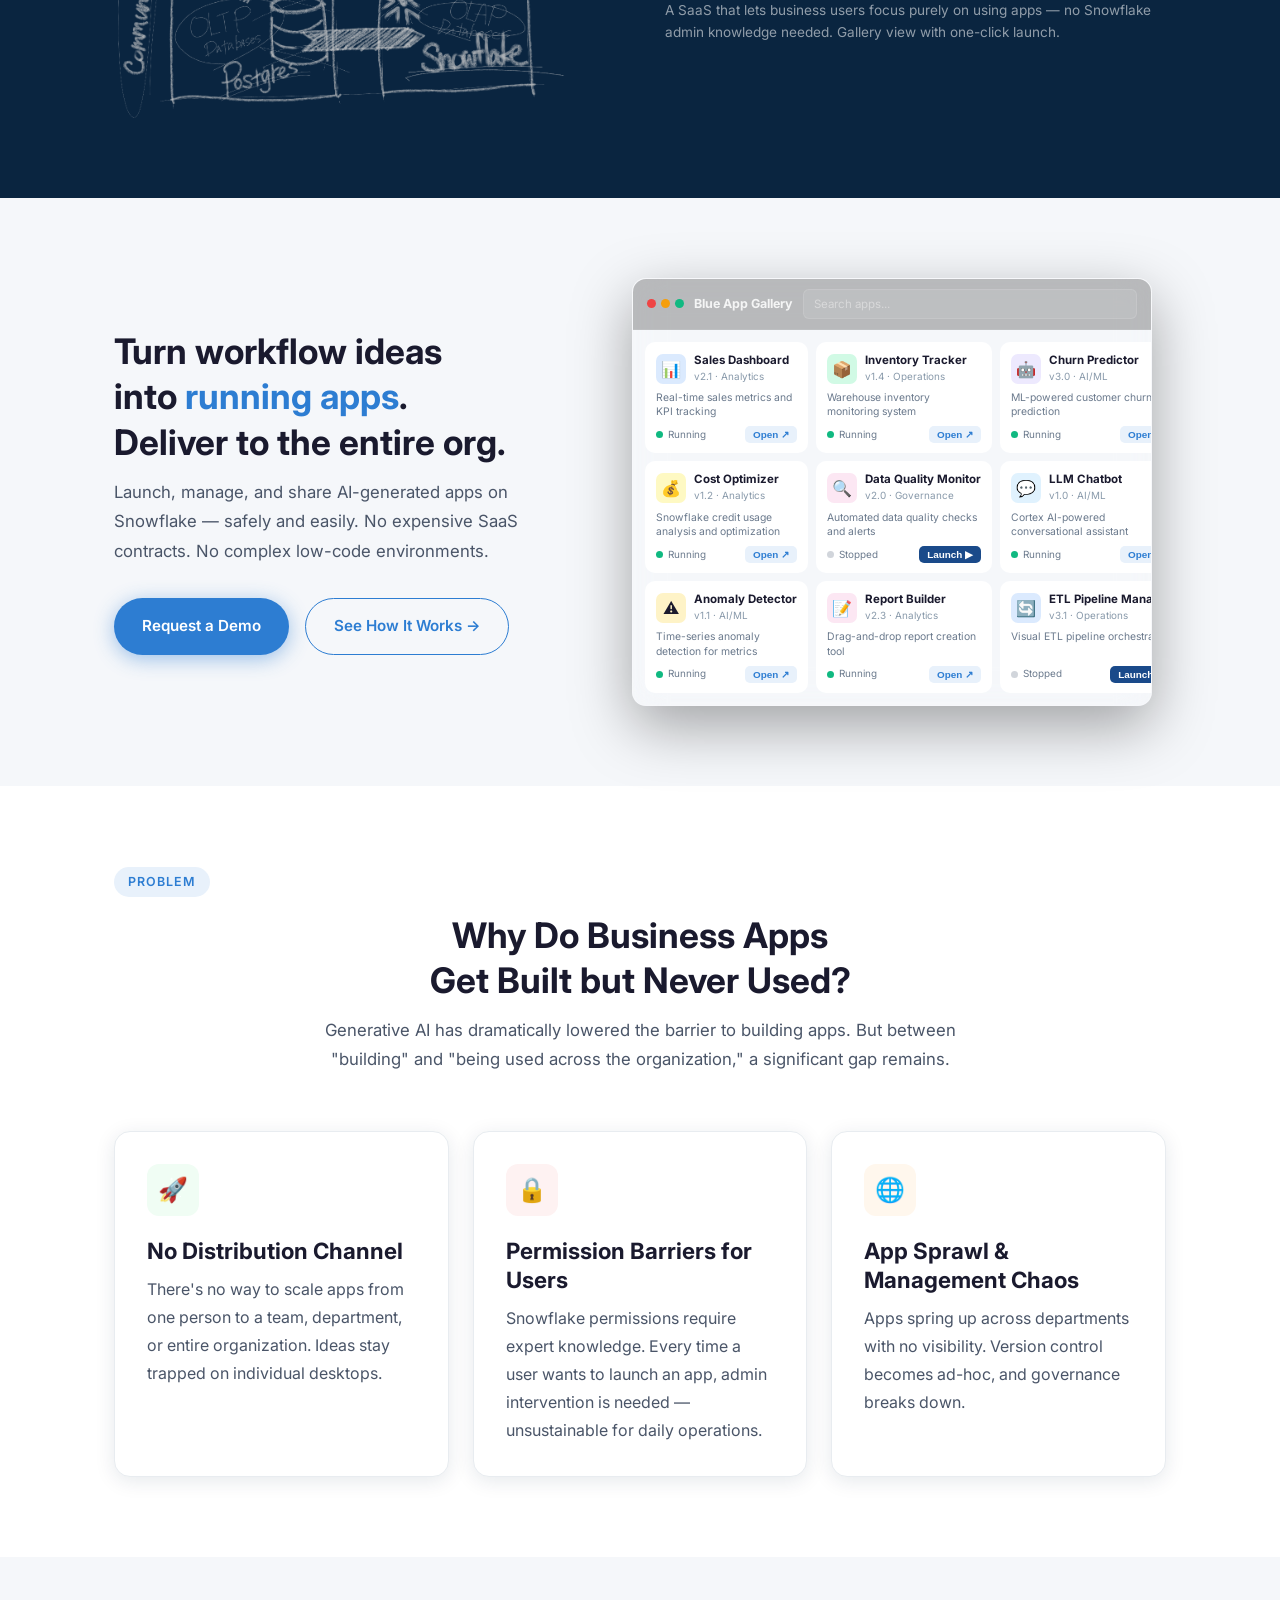
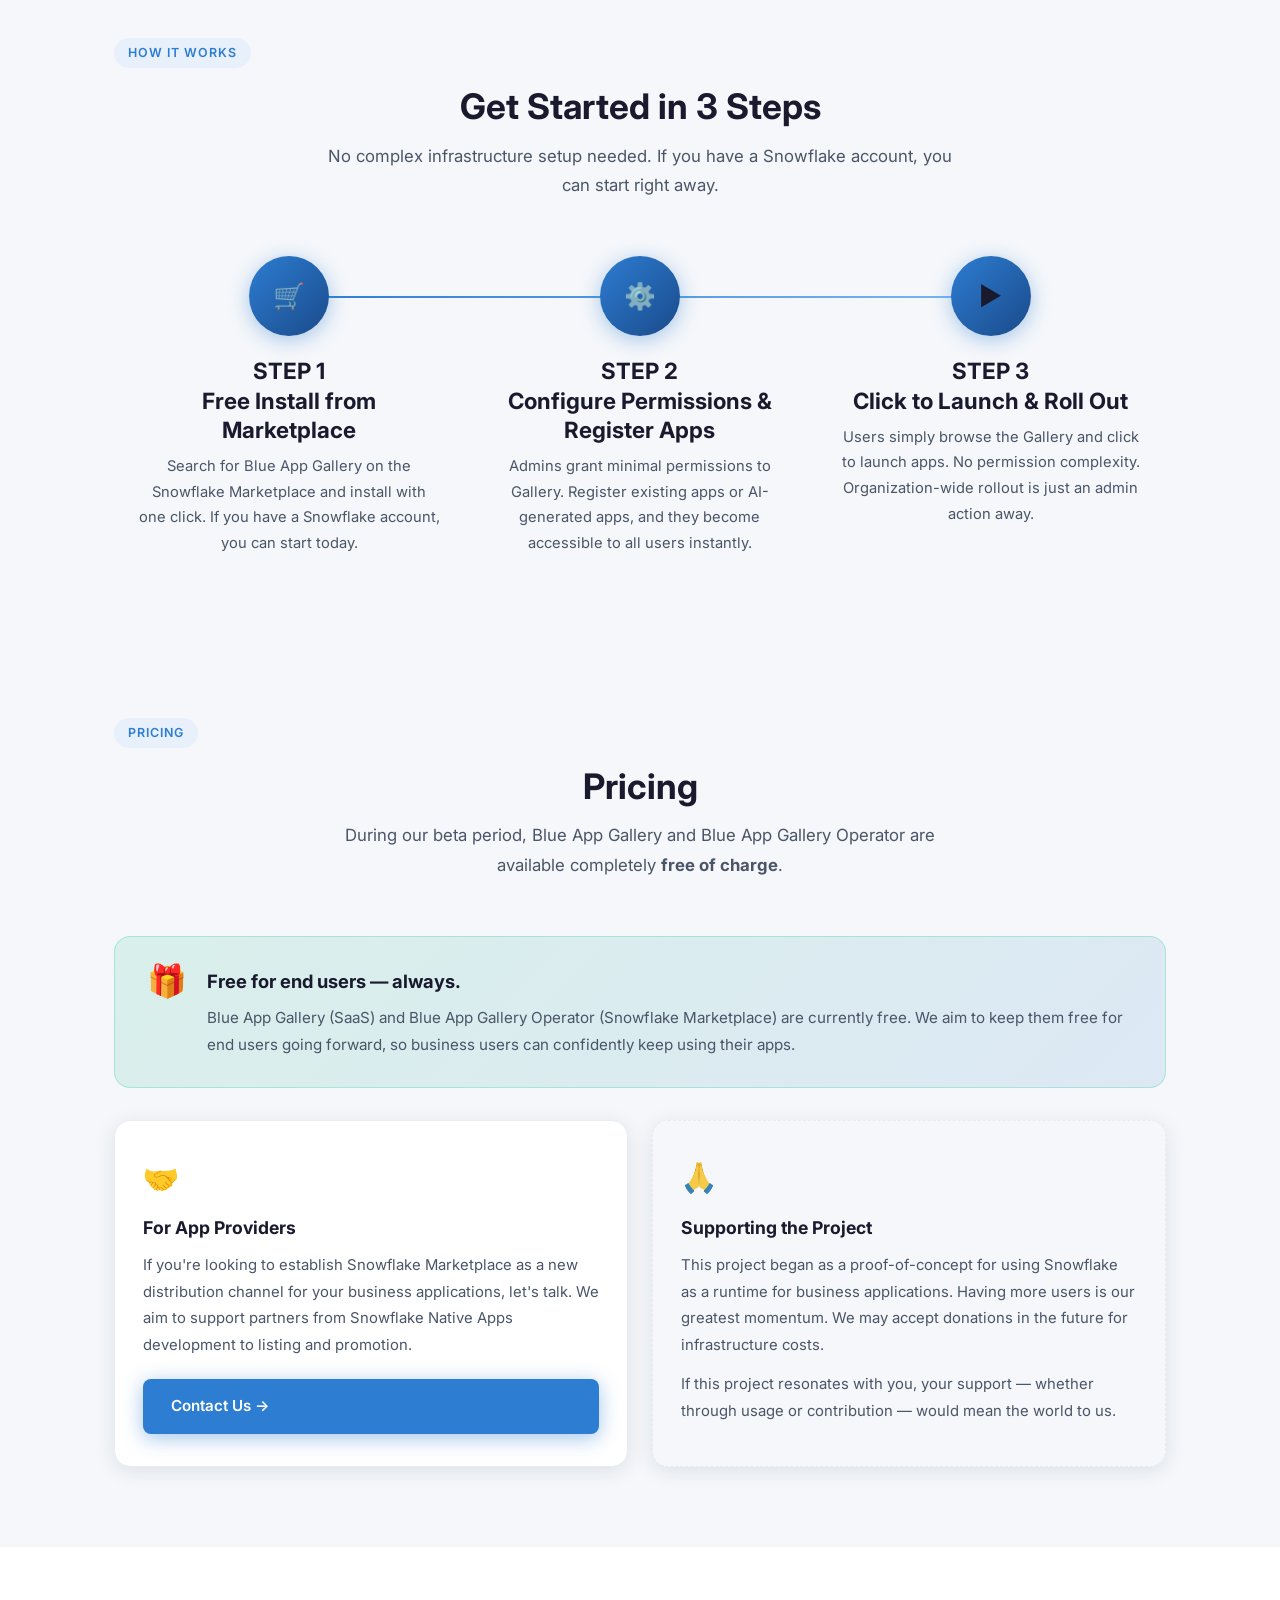
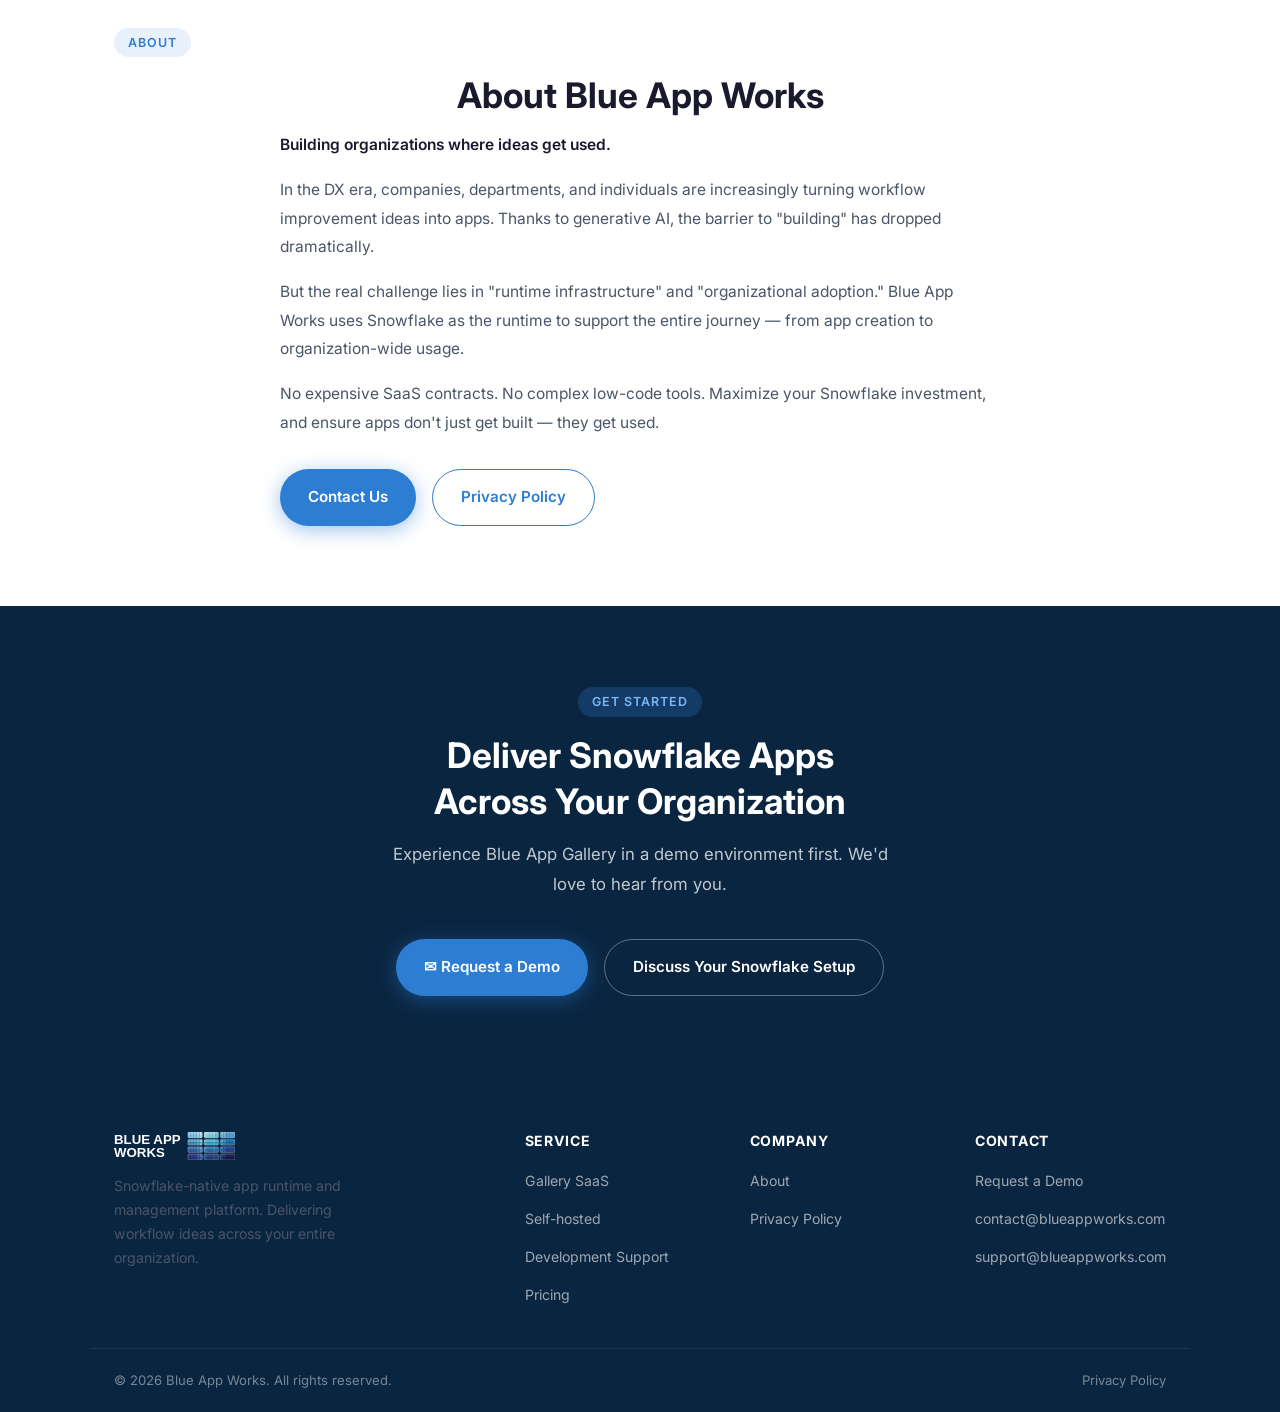
==== commit 324e5629: "Switch blueprint from SVG to PNG for better rendering Co-Authored-By: Claude Opus 4.6 (1M context) <" ====
--- a/en/index.html
+++ b/en/index.html
@@ -73,7 +73,7 @@
     </p>
     <div class="service-layout">
       <div class="service-blueprint">
-        <img src="../images/blueprint.svg" alt="Snowflake Platform Architecture Blueprint" />
+        <img src="../images/blueprint.png" alt="Snowflake Platform Architecture Blueprint" />
       </div>
       <div class="service-points">
         <!-- 01 -->
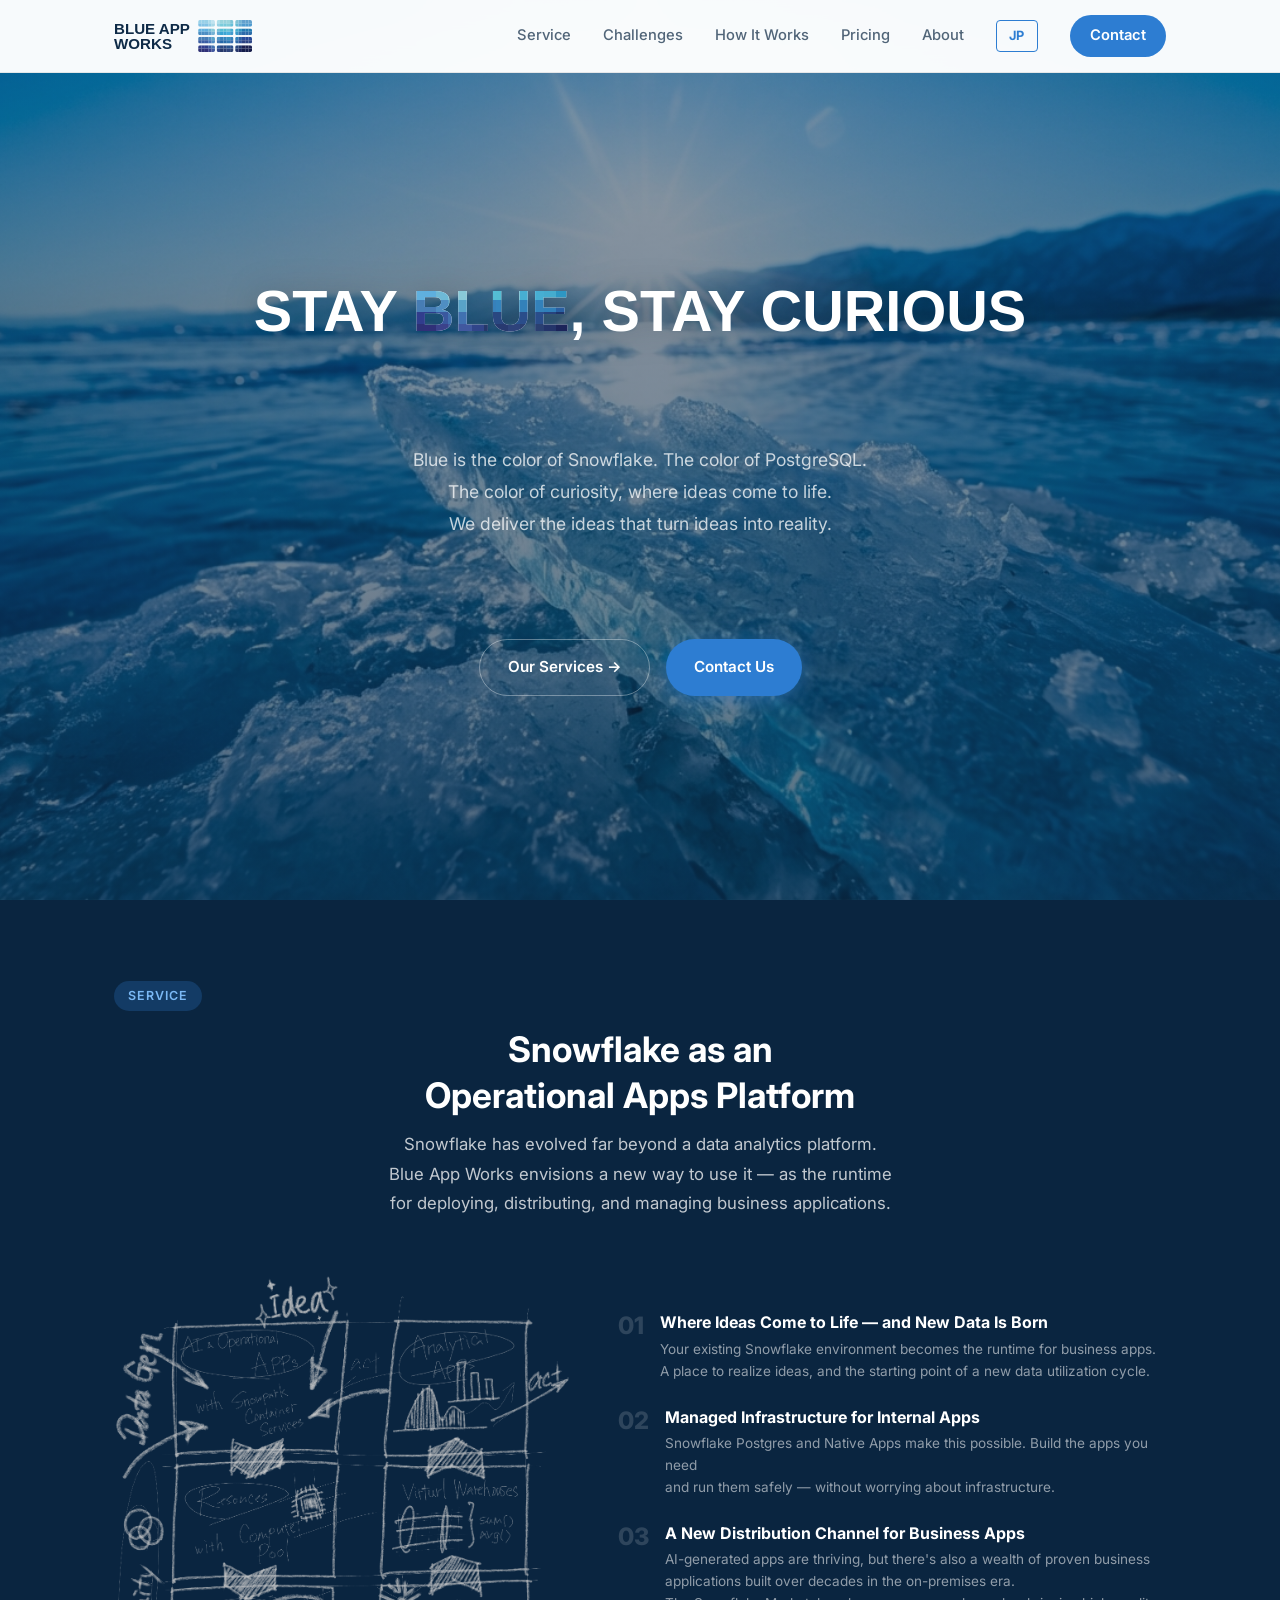
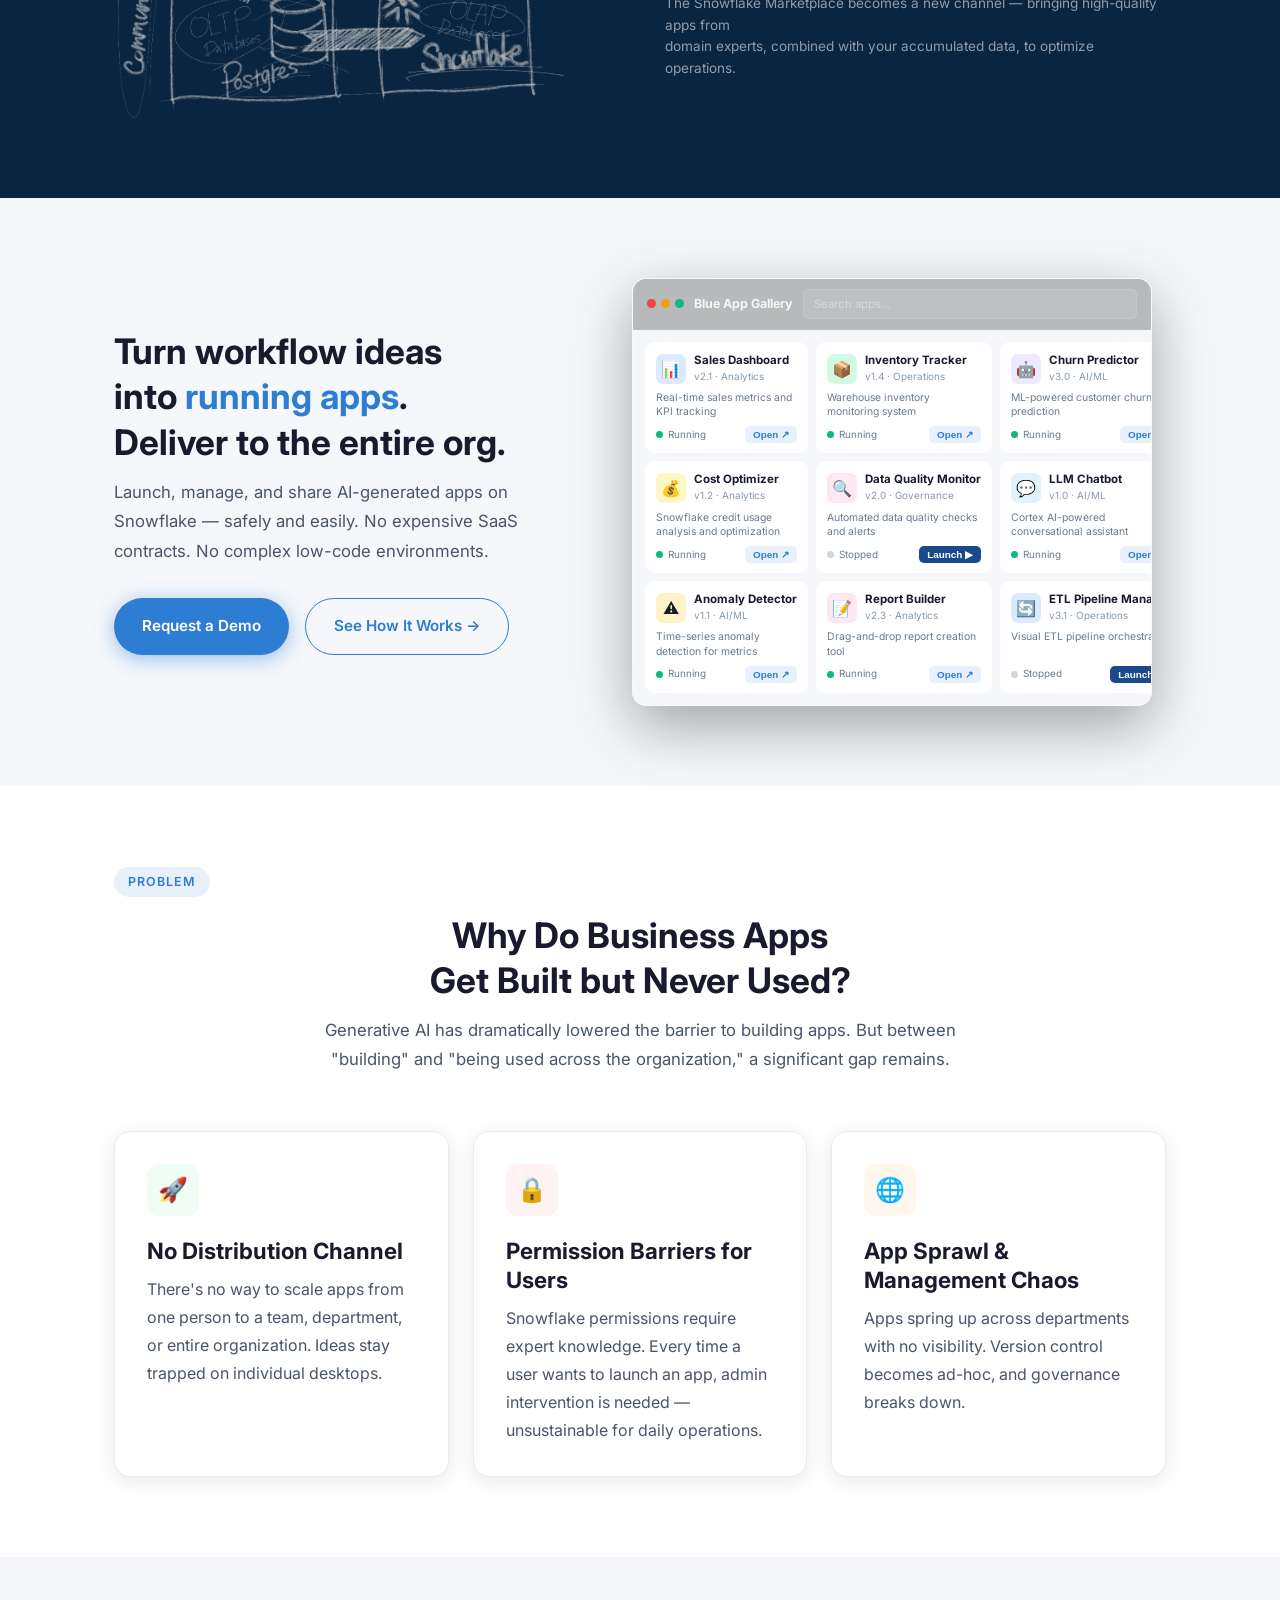
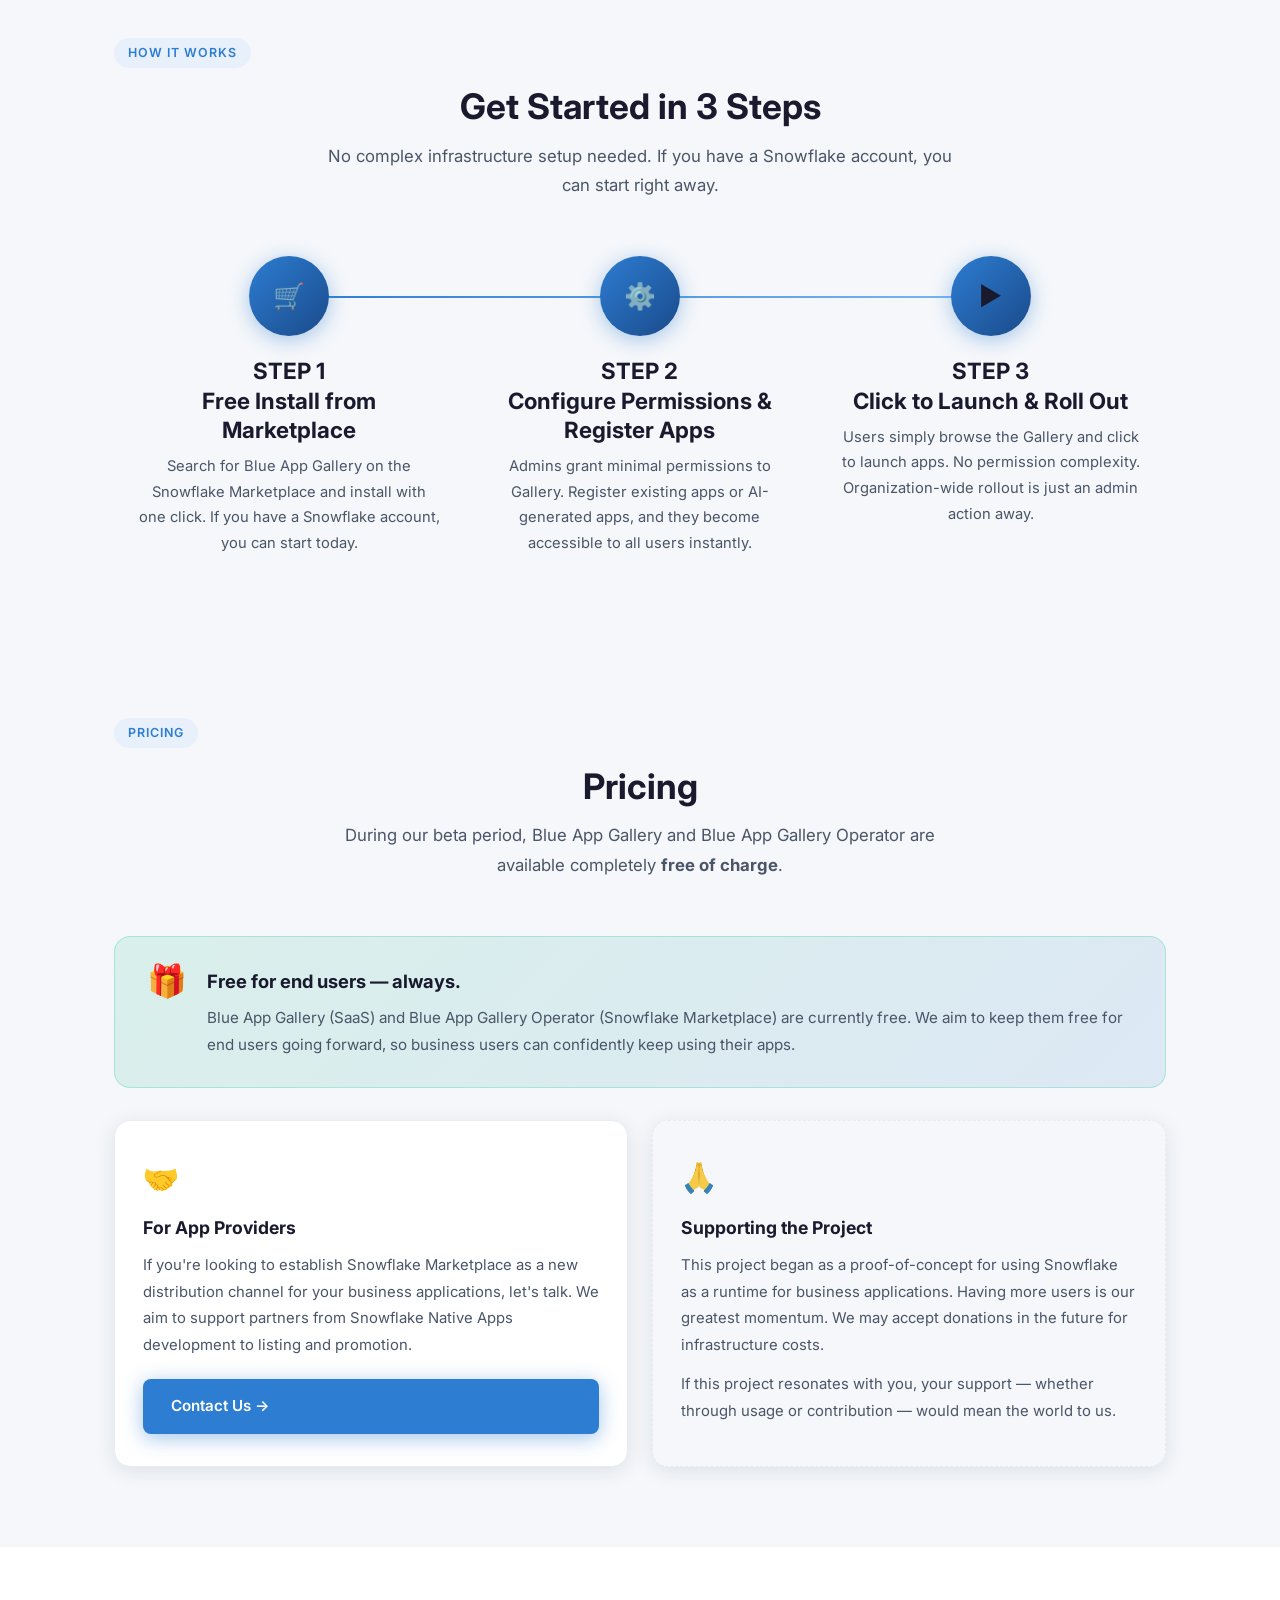
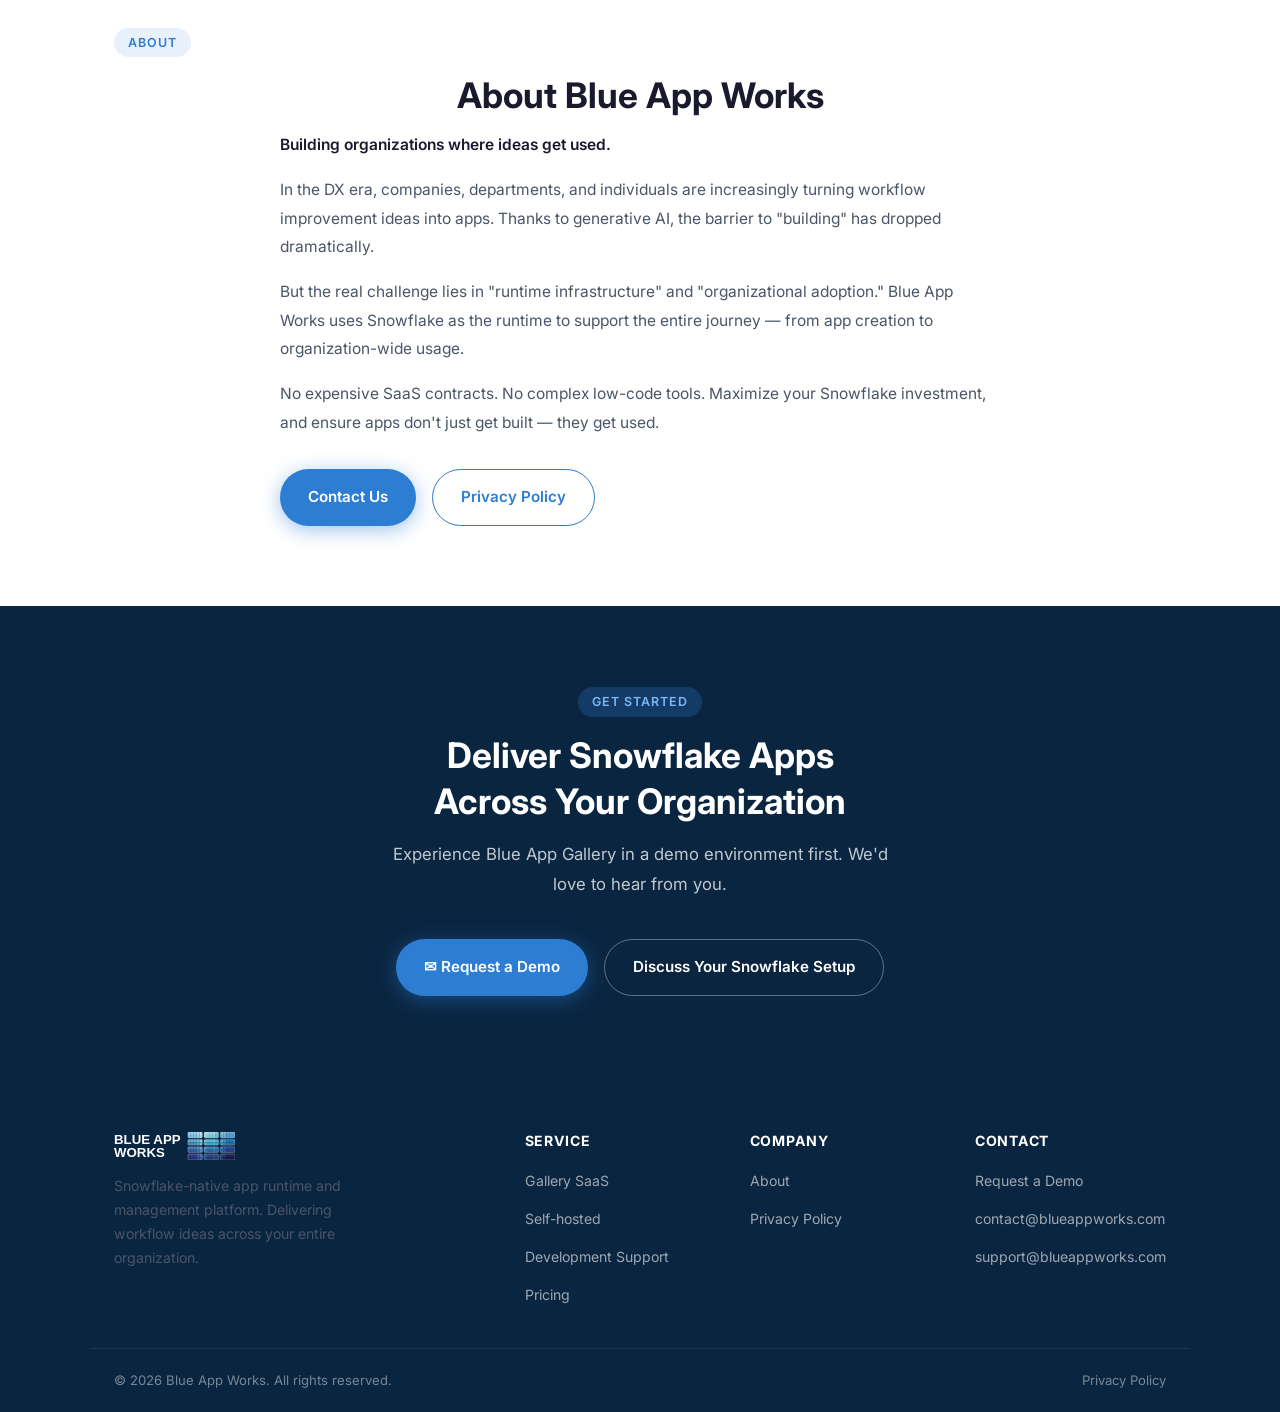
==== commit dde69db5: "Update service section copy with vision-focused messaging - Rewrite service points to emphasize phil" ====
--- a/en/index.html
+++ b/en/index.html
@@ -69,7 +69,9 @@
     <div class="badge">Service</div>
     <h2 class="section-title" style="color:#fff">Snowflake as an<br>Operational Apps Platform</h2>
     <p class="section-sub">
-      Snowflake is more than a data analytics platform. Blue App Works unlocks its potential as a new platform for running, distributing, and managing business applications.
+      Snowflake has evolved far beyond a data analytics platform.<br>
+      Blue App Works envisions a new way to use it — as the runtime<br>
+      for deploying, distributing, and managing business applications.
     </p>
     <div class="service-layout">
       <div class="service-blueprint">
@@ -80,24 +82,24 @@
         <div class="service-point">
           <div class="service-point-num">01</div>
           <div class="service-point-body">
-            <h3>Free from Infrastructure Hassles</h3>
-            <p>Your existing Snowflake environment becomes the runtime for business apps. No additional servers needed, security model inherited as-is.</p>
+            <h3>Where Ideas Come to Life — and New Data Is Born</h3>
+            <p>Your existing Snowflake environment becomes the runtime for business apps.<br>A place to realize ideas, and the starting point of a new data utilization cycle.</p>
           </div>
         </div>
         <!-- 02 -->
         <div class="service-point">
           <div class="service-point-num">02</div>
           <div class="service-point-body">
-            <h3>Get from Marketplace or Build & Deploy Instantly</h3>
-            <p>Install apps from Marketplace with one click, or deploy AI-generated apps directly. Both run in the same environment.</p>
+            <h3>Managed Infrastructure for Internal Apps</h3>
+            <p>Snowflake Postgres and Native Apps make this possible. Build the apps you need<br>and run them safely — without worrying about infrastructure.</p>
           </div>
         </div>
         <!-- 03 -->
         <div class="service-point">
           <div class="service-point-num">03</div>
           <div class="service-point-body">
-            <h3>Blue App Gallery</h3>
-            <p><span class="sol-free-badge">🆓 Free</span><br>A SaaS that lets business users focus purely on using apps — no Snowflake admin knowledge needed. Gallery view with one-click launch.</p>
+            <h3>A New Distribution Channel for Business Apps</h3>
+            <p>AI-generated apps are thriving, but there's also a wealth of proven business<br>applications built over decades in the on-premises era.<br>The Snowflake Marketplace becomes a new channel — bringing high-quality apps from<br>domain experts, combined with your accumulated data, to optimize operations.</p>
           </div>
         </div>
       </div>
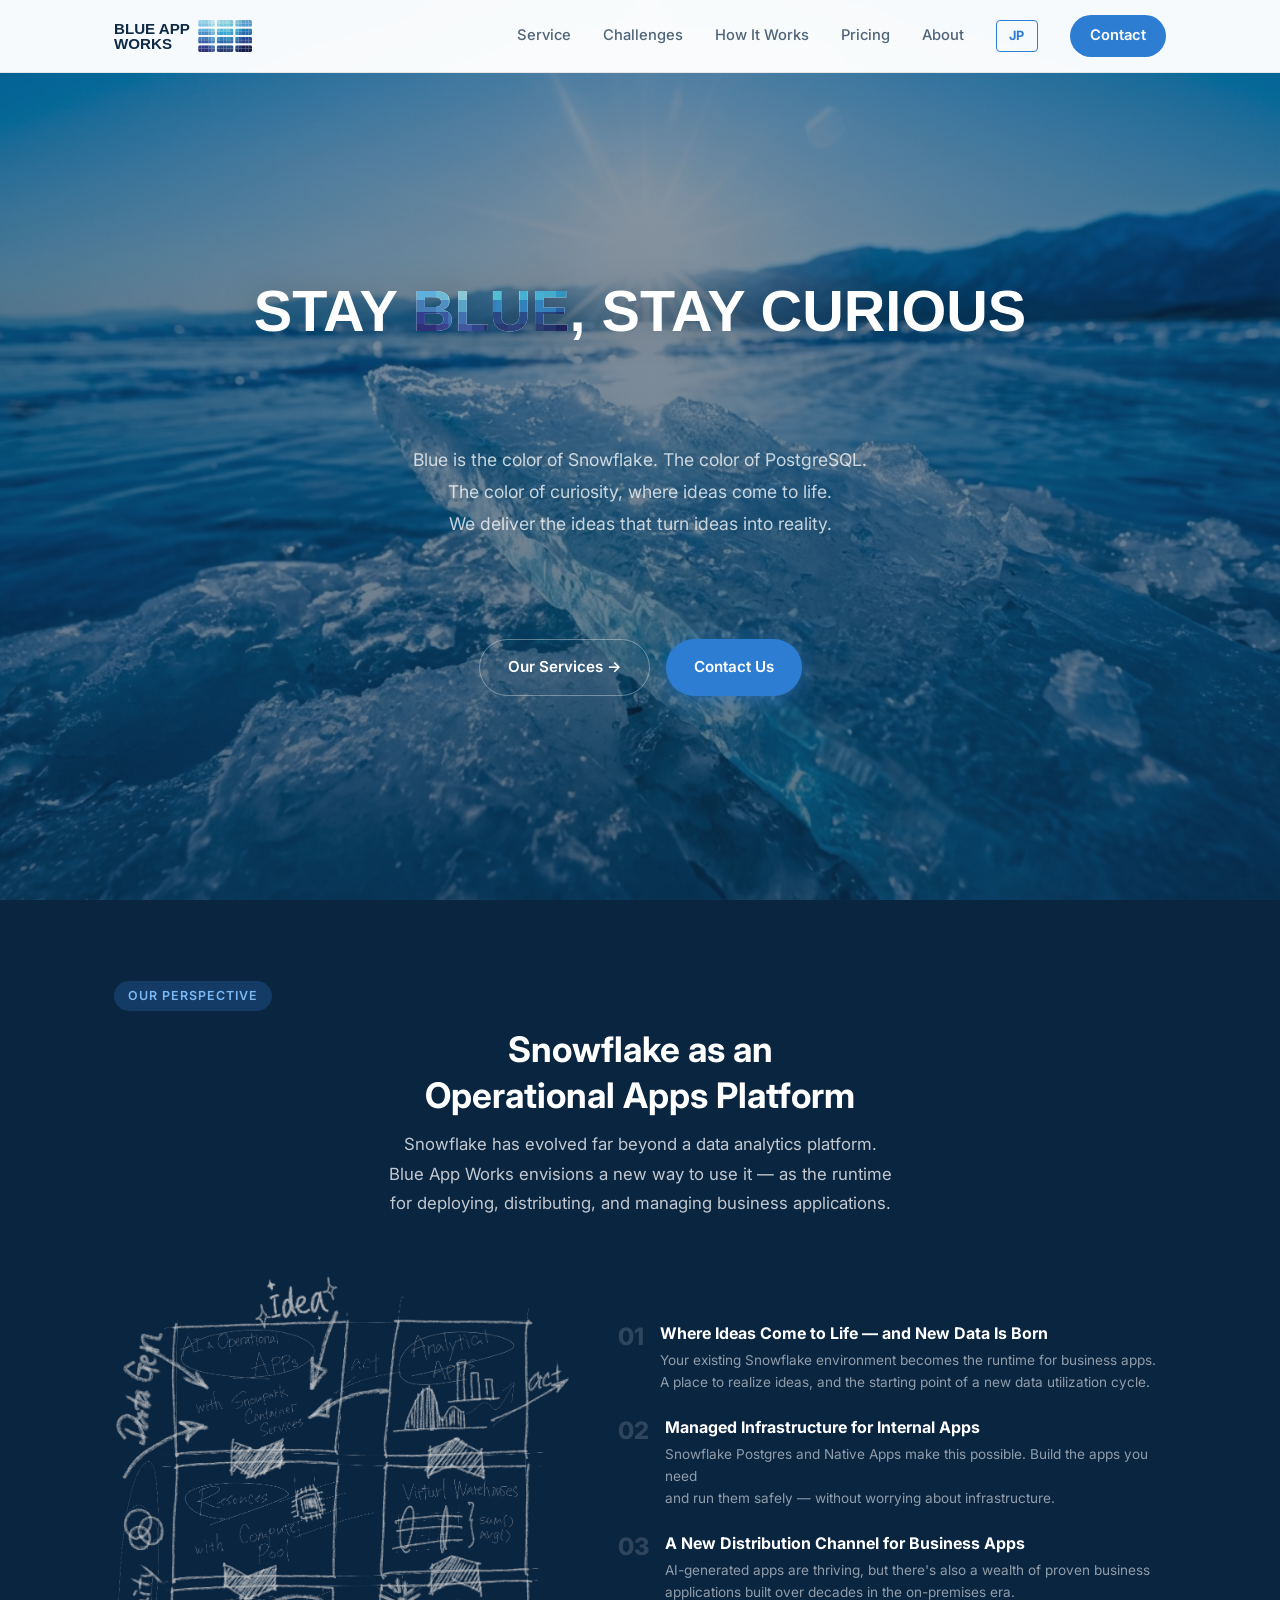
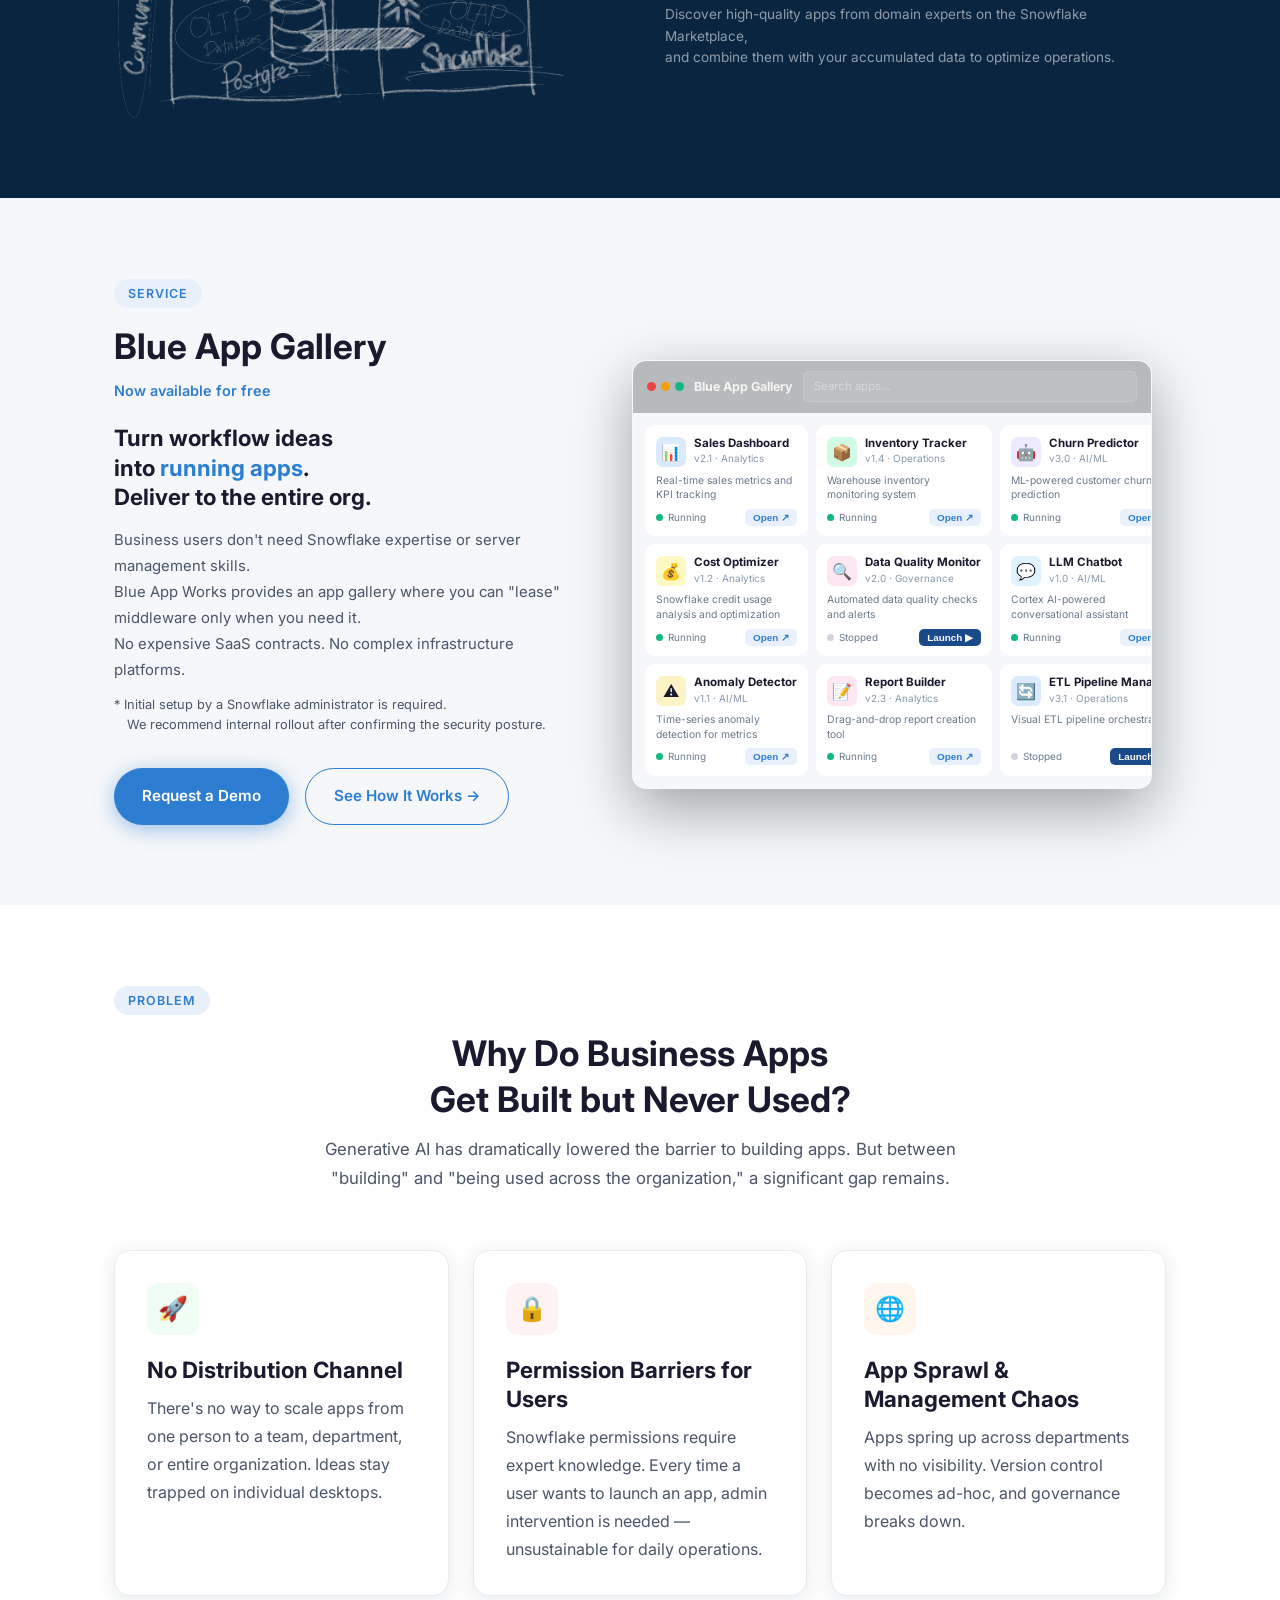
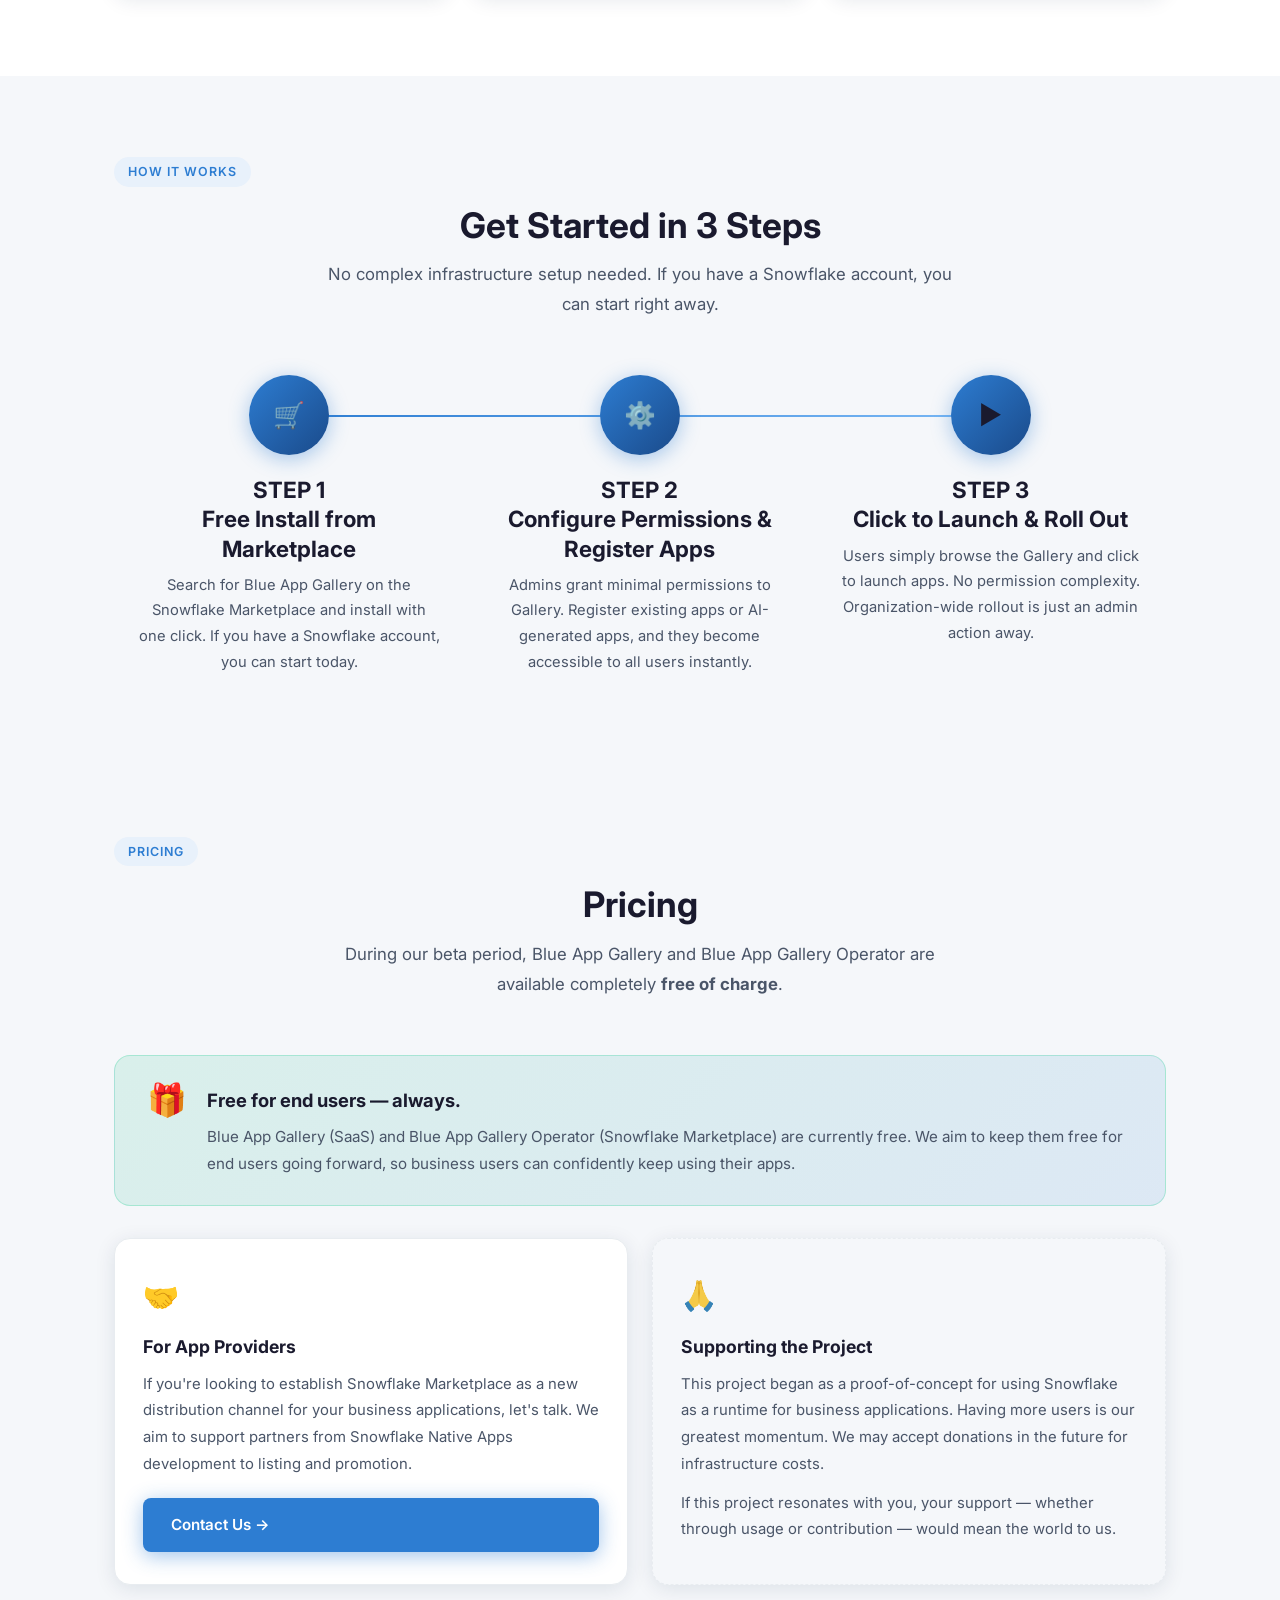
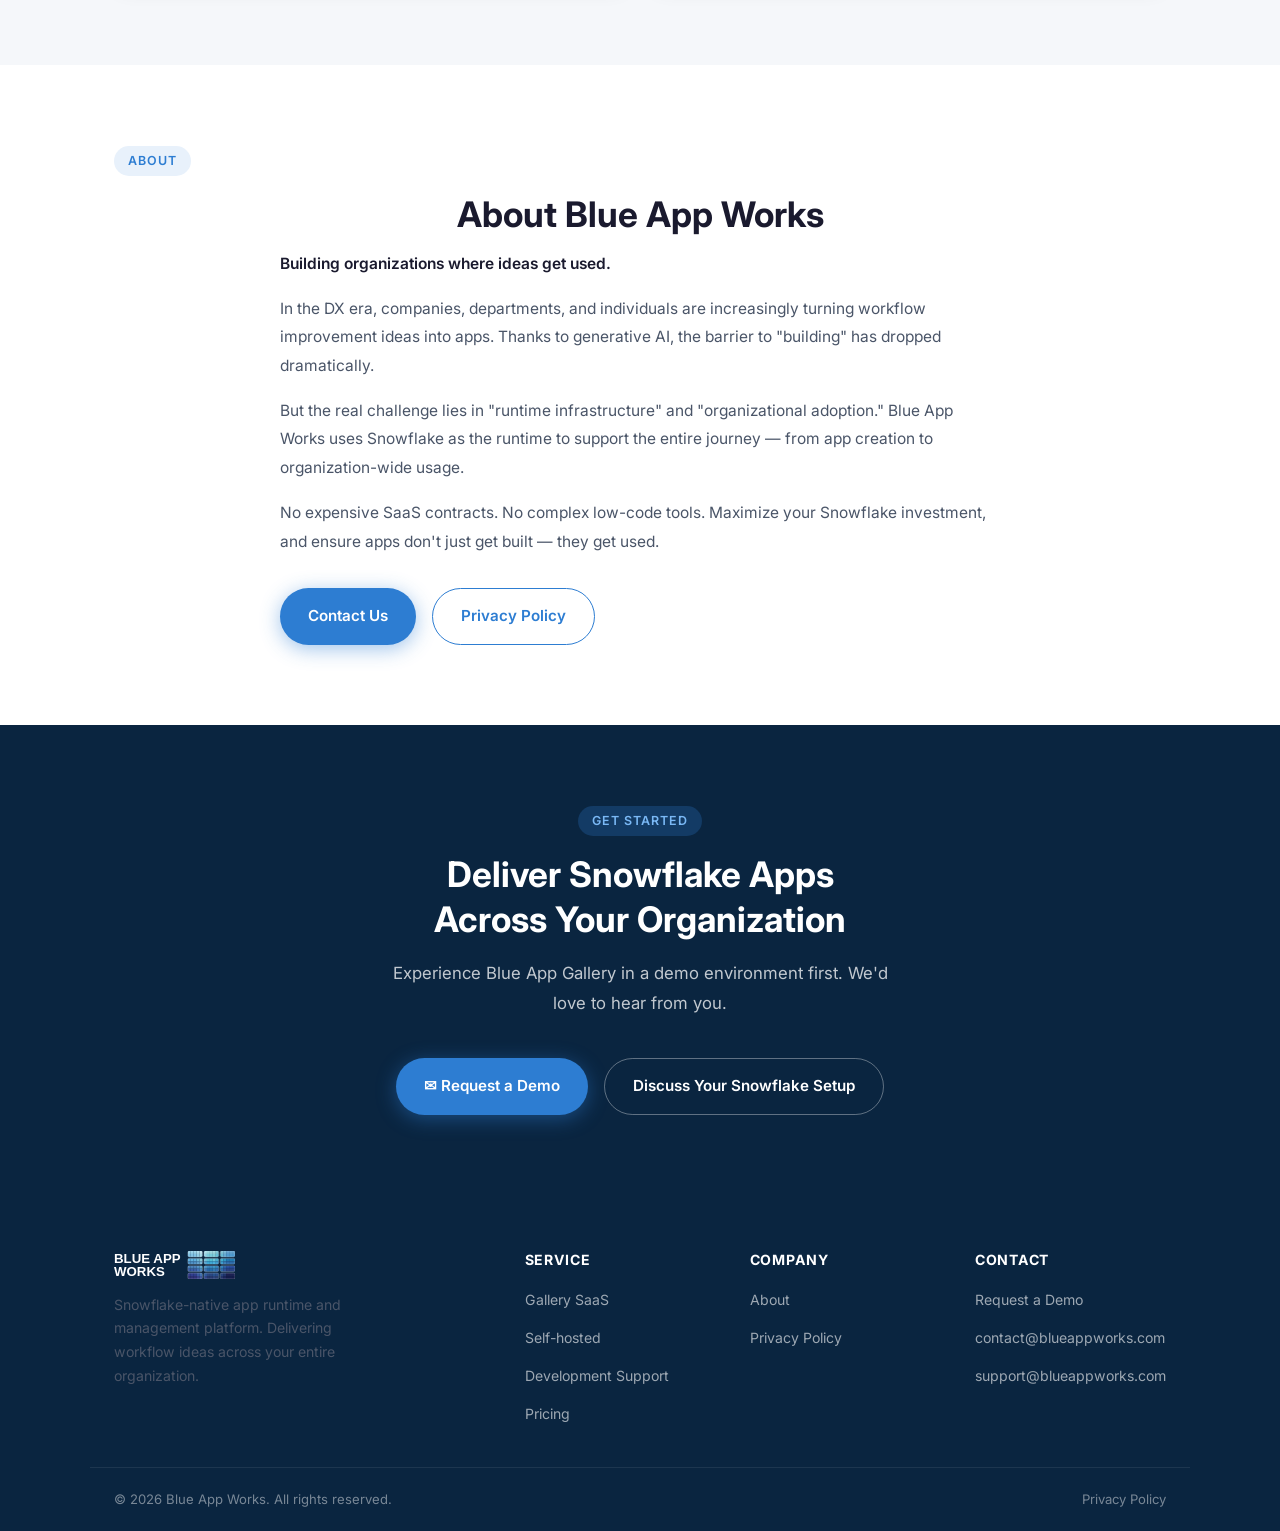
==== commit 0168823d: "Restructure sections: Our Perspective + Service (Blue App Gallery) - Rename badge: Service → Our Per" ====
--- a/en/index.html
+++ b/en/index.html
@@ -66,7 +66,7 @@
 <!-- ========== SERVICE ========== -->
 <section class="section section-dark" id="service">
   <div class="container">
-    <div class="badge">Service</div>
+    <div class="badge">Our Perspective</div>
     <h2 class="section-title" style="color:#fff">Snowflake as an<br>Operational Apps Platform</h2>
     <p class="section-sub">
       Snowflake has evolved far beyond a data analytics platform.<br>
@@ -99,7 +99,7 @@
           <div class="service-point-num">03</div>
           <div class="service-point-body">
             <h3>A New Distribution Channel for Business Apps</h3>
-            <p>AI-generated apps are thriving, but there's also a wealth of proven business<br>applications built over decades in the on-premises era.<br>The Snowflake Marketplace becomes a new channel — bringing high-quality apps from<br>domain experts, combined with your accumulated data, to optimize operations.</p>
+            <p>AI-generated apps are thriving, but there's also a wealth of proven business<br>applications built over decades in the on-premises era.<br>Discover high-quality apps from domain experts on the Snowflake Marketplace,<br>and combine them with your accumulated data to optimize operations.</p>
           </div>
         </div>
       </div>
@@ -110,16 +110,26 @@
 <!-- ========== GALLERY SHOWCASE ========== -->
 <section class="section section-alt" id="gallery-showcase">
   <div class="container">
+    <div class="badge">Service</div>
     <div class="showcase-inner">
       <div class="showcase-text">
-        <h2 class="section-title" style="text-align:left">
+        <h2 class="section-title" style="text-align:left;margin-bottom:8px">
+          Blue App Gallery
+        </h2>
+        <p style="text-align:left;color:var(--blue-accent);font-weight:600;margin-bottom:20px;font-size:0.9rem">Now available for free</p>
+        <h3 class="section-title" style="text-align:left;margin-bottom:16px">
           <span class="hero-line">Turn workflow ideas</span>
           <span class="hero-line">into <span style="color:var(--blue-accent)">running apps</span>.</span>
           <span class="hero-line">Deliver to the entire org.</span>
-        </h2>
-        <p class="section-sub" style="text-align:left;margin:0 0 32px">
-          Launch, manage, and share AI-generated apps on Snowflake — safely and easily.
-          No expensive SaaS contracts. No complex low-code environments.
+        </h3>
+        <p class="section-sub" style="text-align:left;margin:0 0 12px;font-size:0.93rem">
+          Business users don't need Snowflake expertise or server management skills.<br>
+          Blue App Works provides an app gallery where you can "lease" middleware only when you need it.<br>
+          No expensive SaaS contracts. No complex infrastructure platforms.
+        </p>
+        <p style="text-align:left;font-size:0.8rem;color:var(--text-sub);margin:0 0 32px;line-height:1.6">
+          * Initial setup by a Snowflake administrator is required.<br>
+          　We recommend internal rollout after confirming the security posture.
         </p>
         <div class="hero-actions">
           <a href="contact.html" class="btn btn-primary">
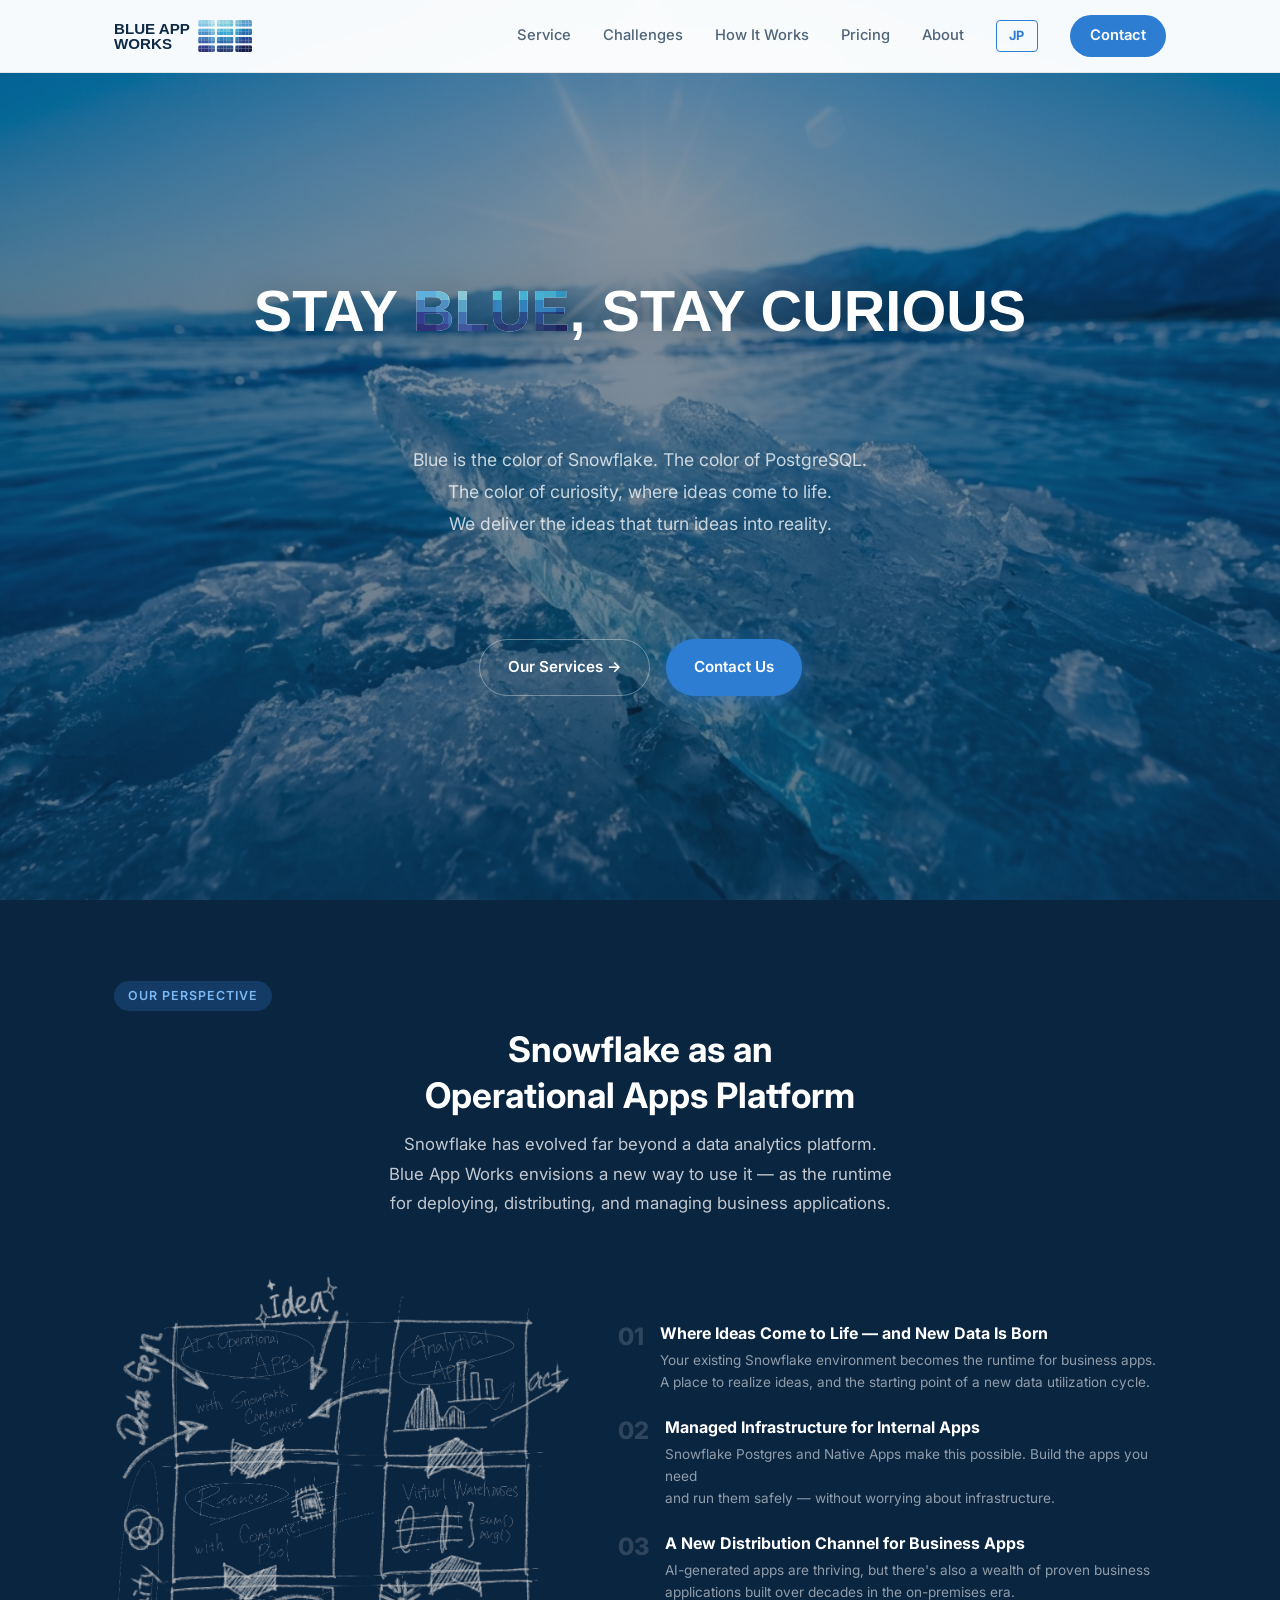
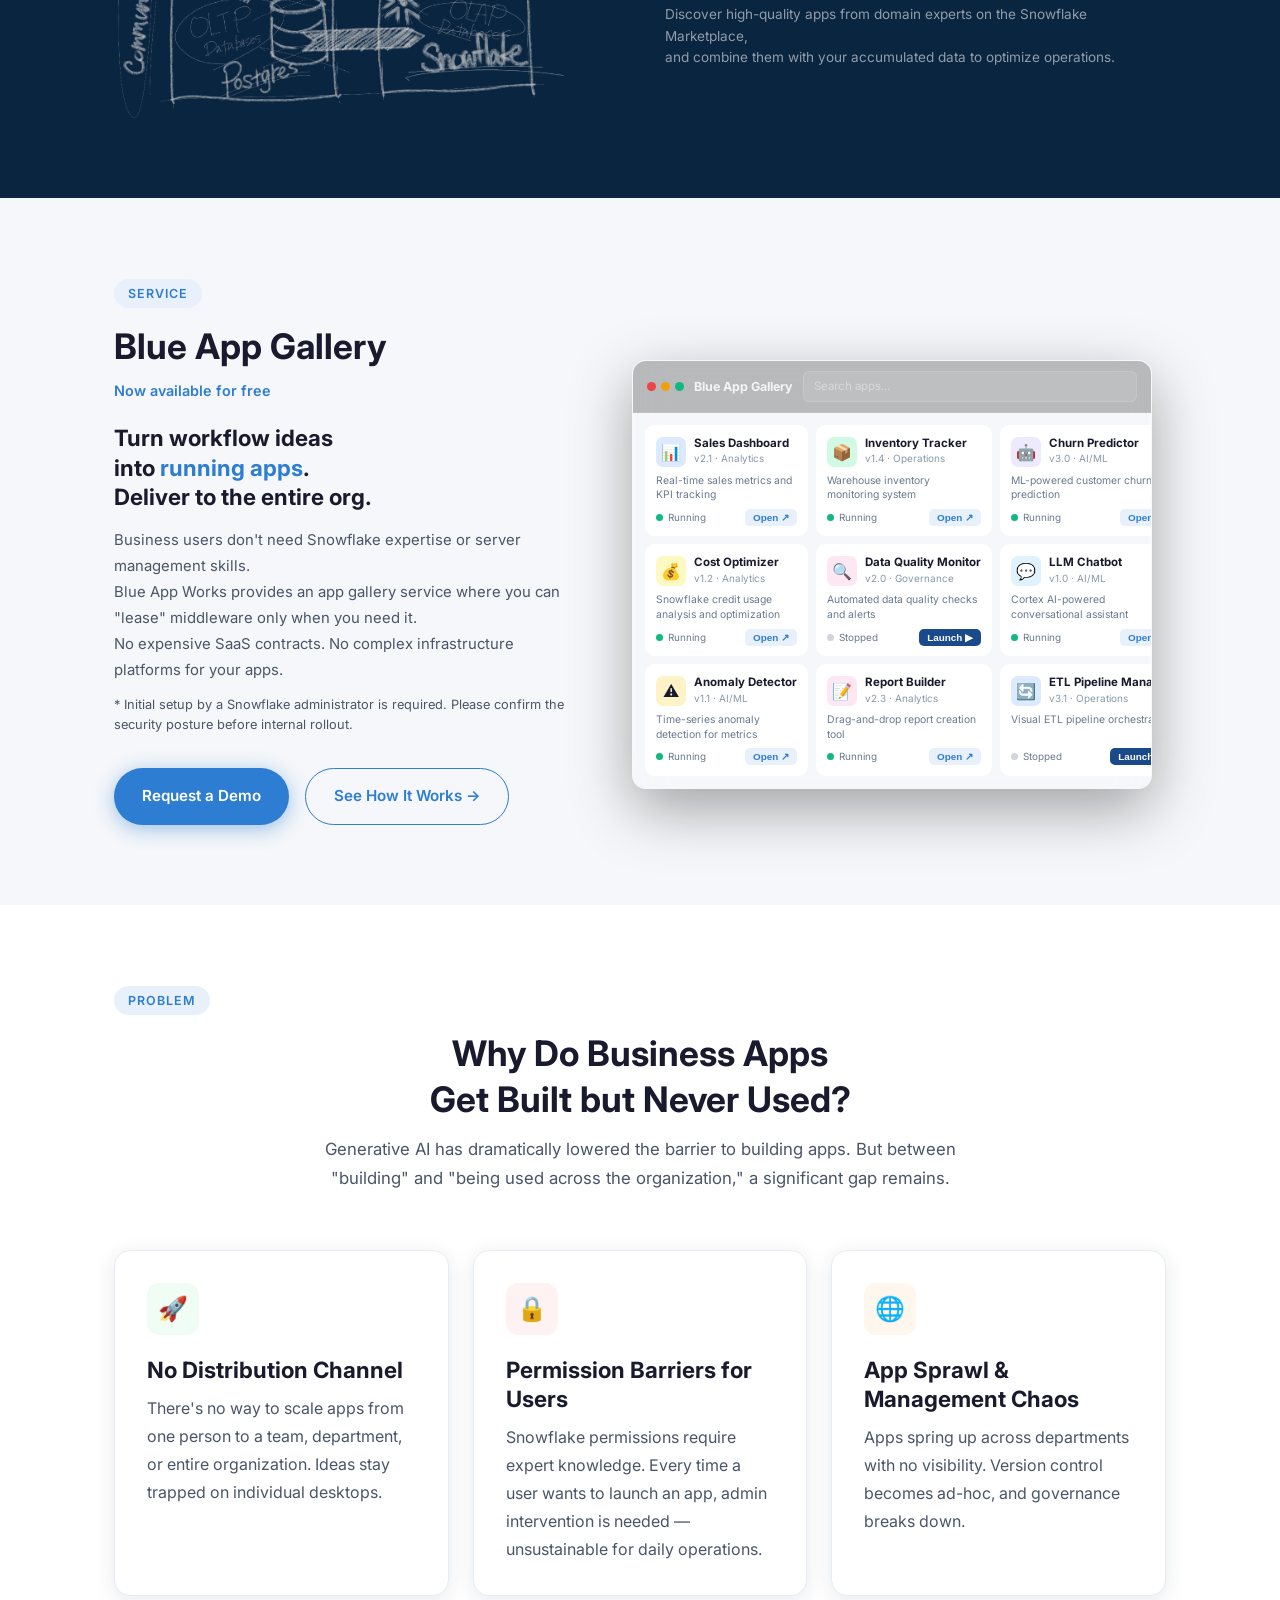
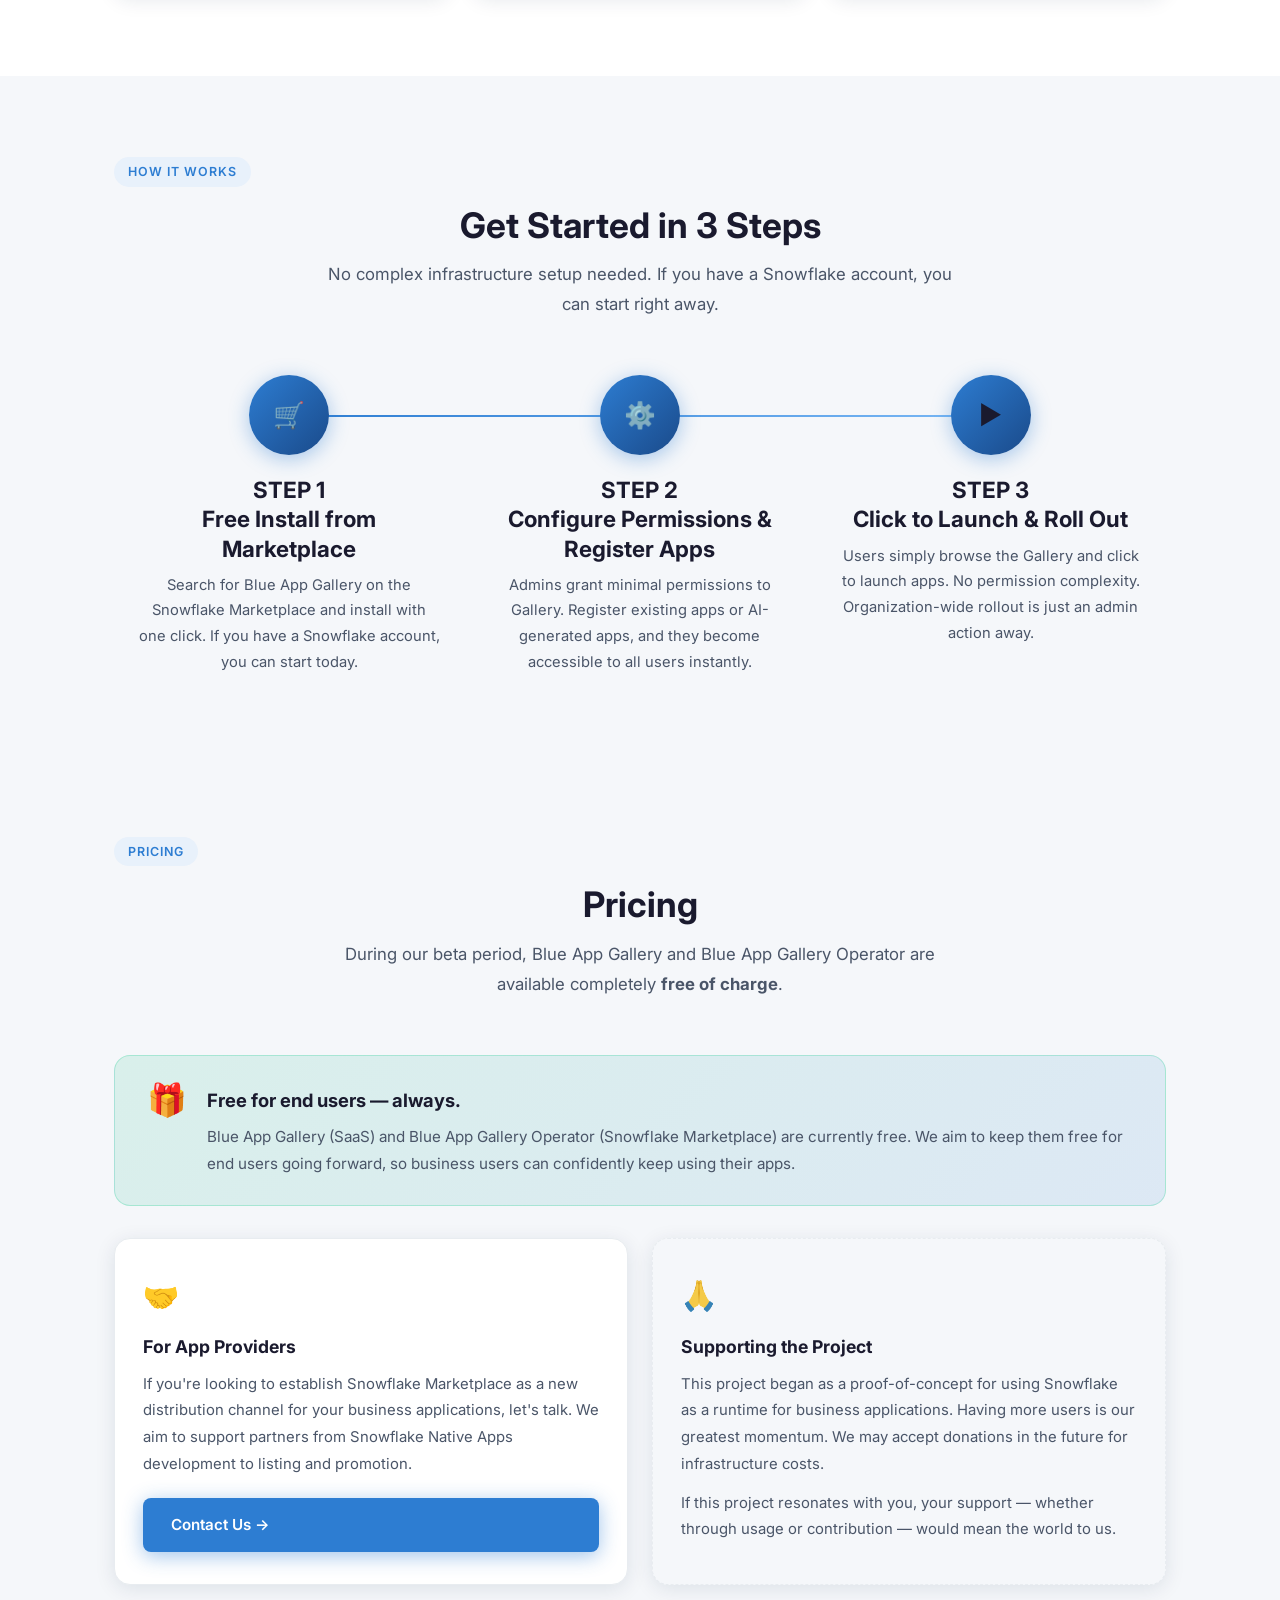
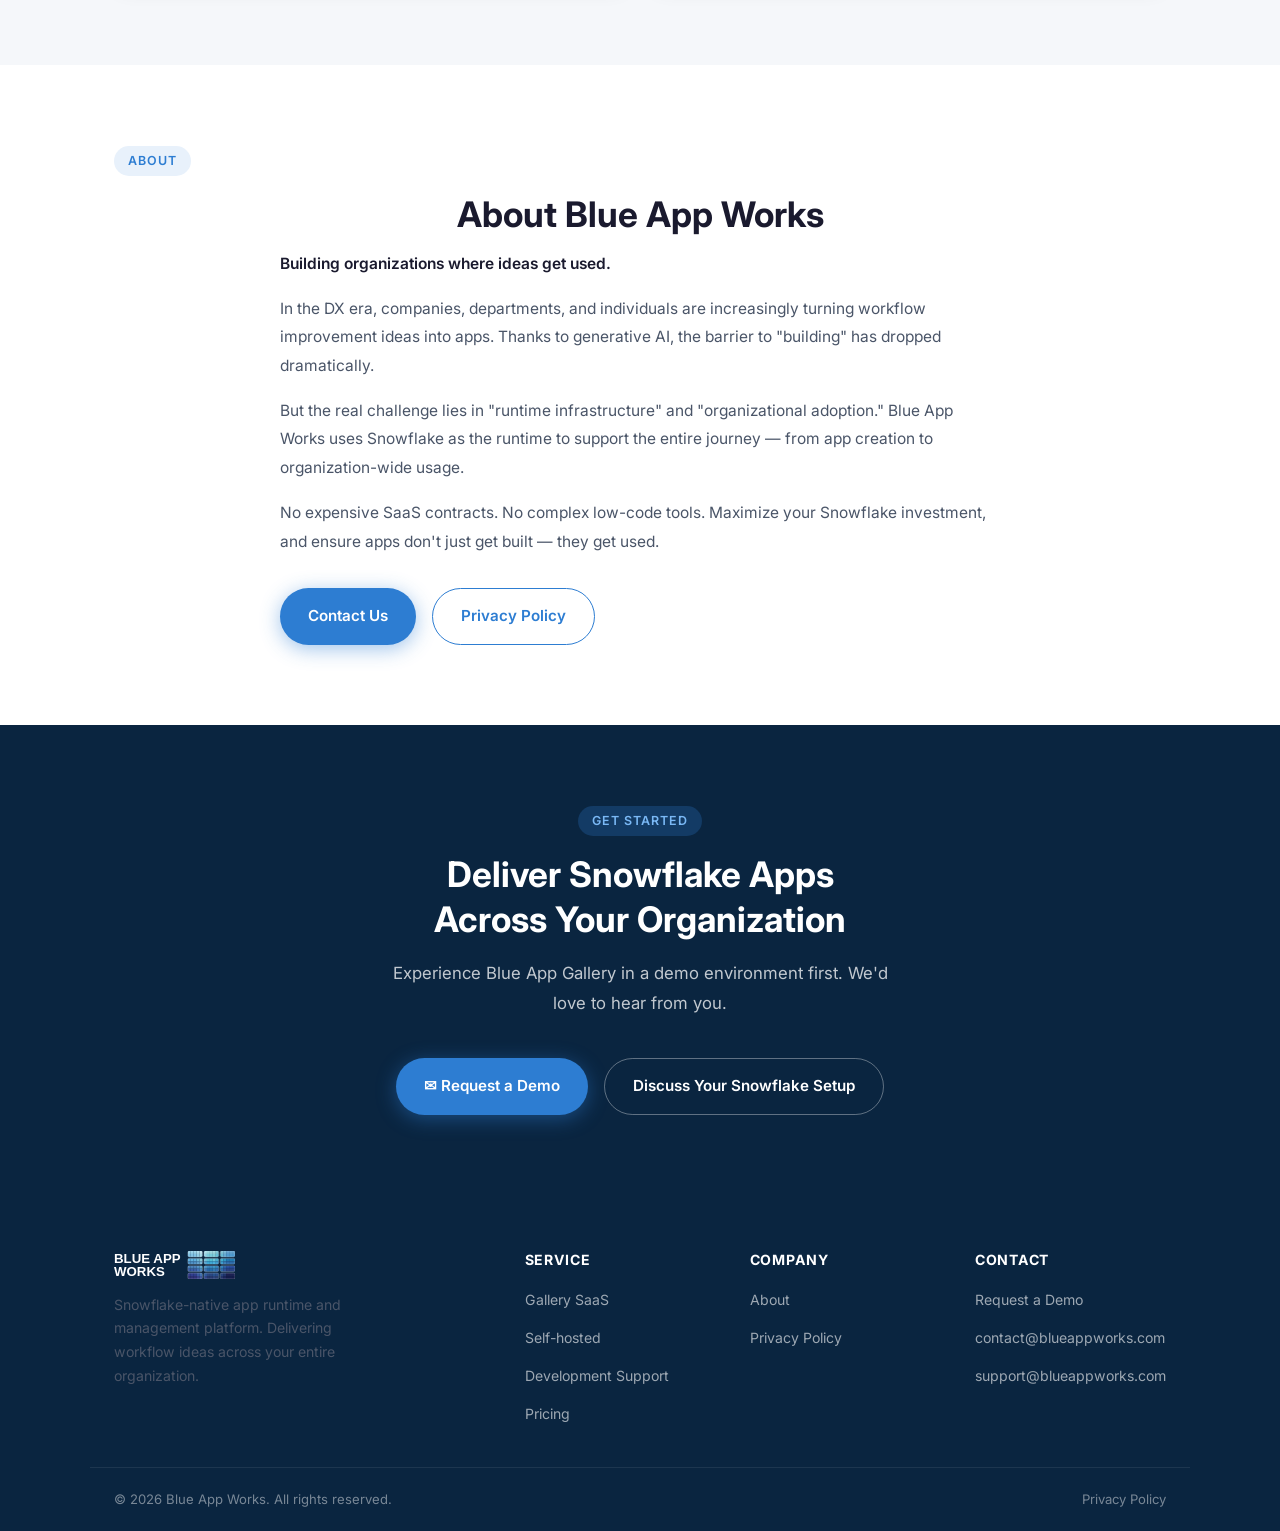
==== commit e03d9296: "Refine Blue App Gallery service description copy Co-Authored-By: Claude Opus 4.6 (1M context) <norep" ====
--- a/en/index.html
+++ b/en/index.html
@@ -124,12 +124,11 @@
         </h3>
         <p class="section-sub" style="text-align:left;margin:0 0 12px;font-size:0.93rem">
           Business users don't need Snowflake expertise or server management skills.<br>
-          Blue App Works provides an app gallery where you can "lease" middleware only when you need it.<br>
-          No expensive SaaS contracts. No complex infrastructure platforms.
+          Blue App Works provides an app gallery service where you can "lease" middleware only when you need it.<br>
+          No expensive SaaS contracts. No complex infrastructure platforms for your apps.
         </p>
         <p style="text-align:left;font-size:0.8rem;color:var(--text-sub);margin:0 0 32px;line-height:1.6">
-          * Initial setup by a Snowflake administrator is required.<br>
-          　We recommend internal rollout after confirming the security posture.
+          * Initial setup by a Snowflake administrator is required. Please confirm the security posture before internal rollout.
         </p>
         <div class="hero-actions">
           <a href="contact.html" class="btn btn-primary">
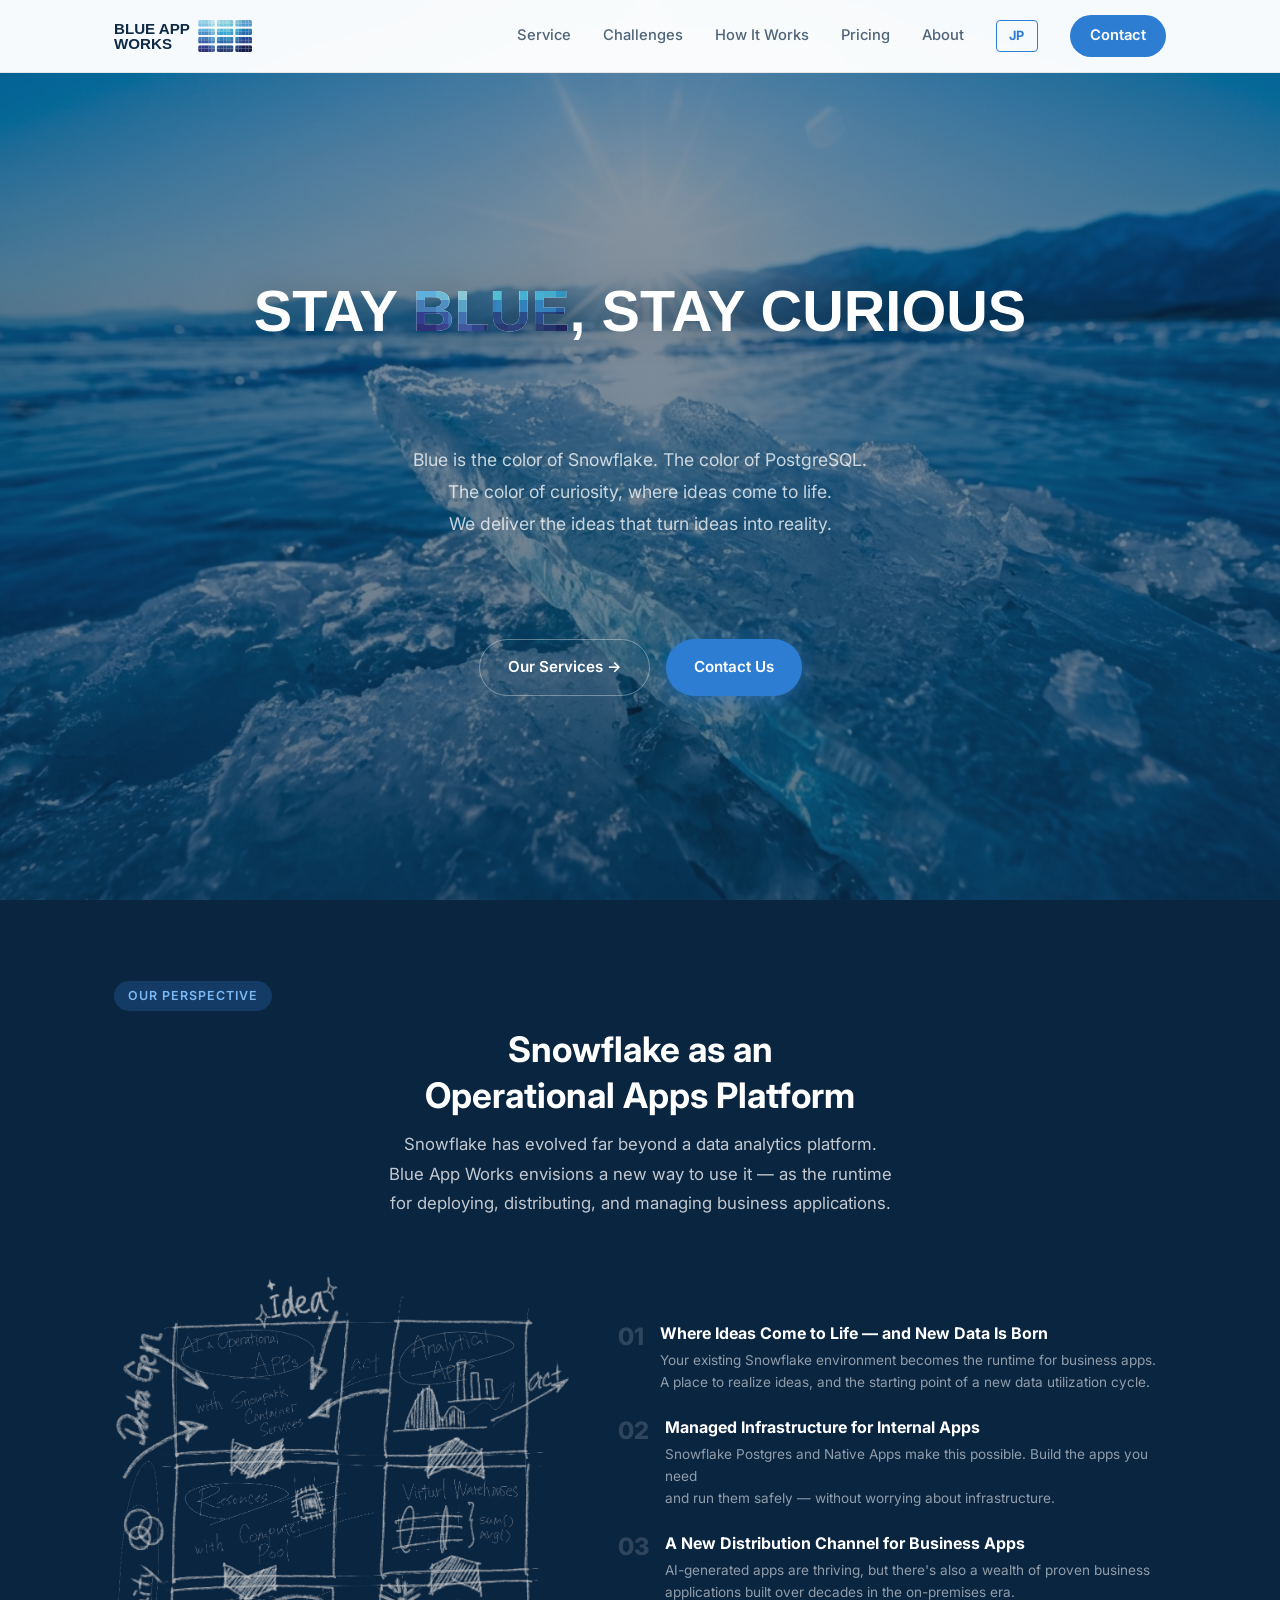
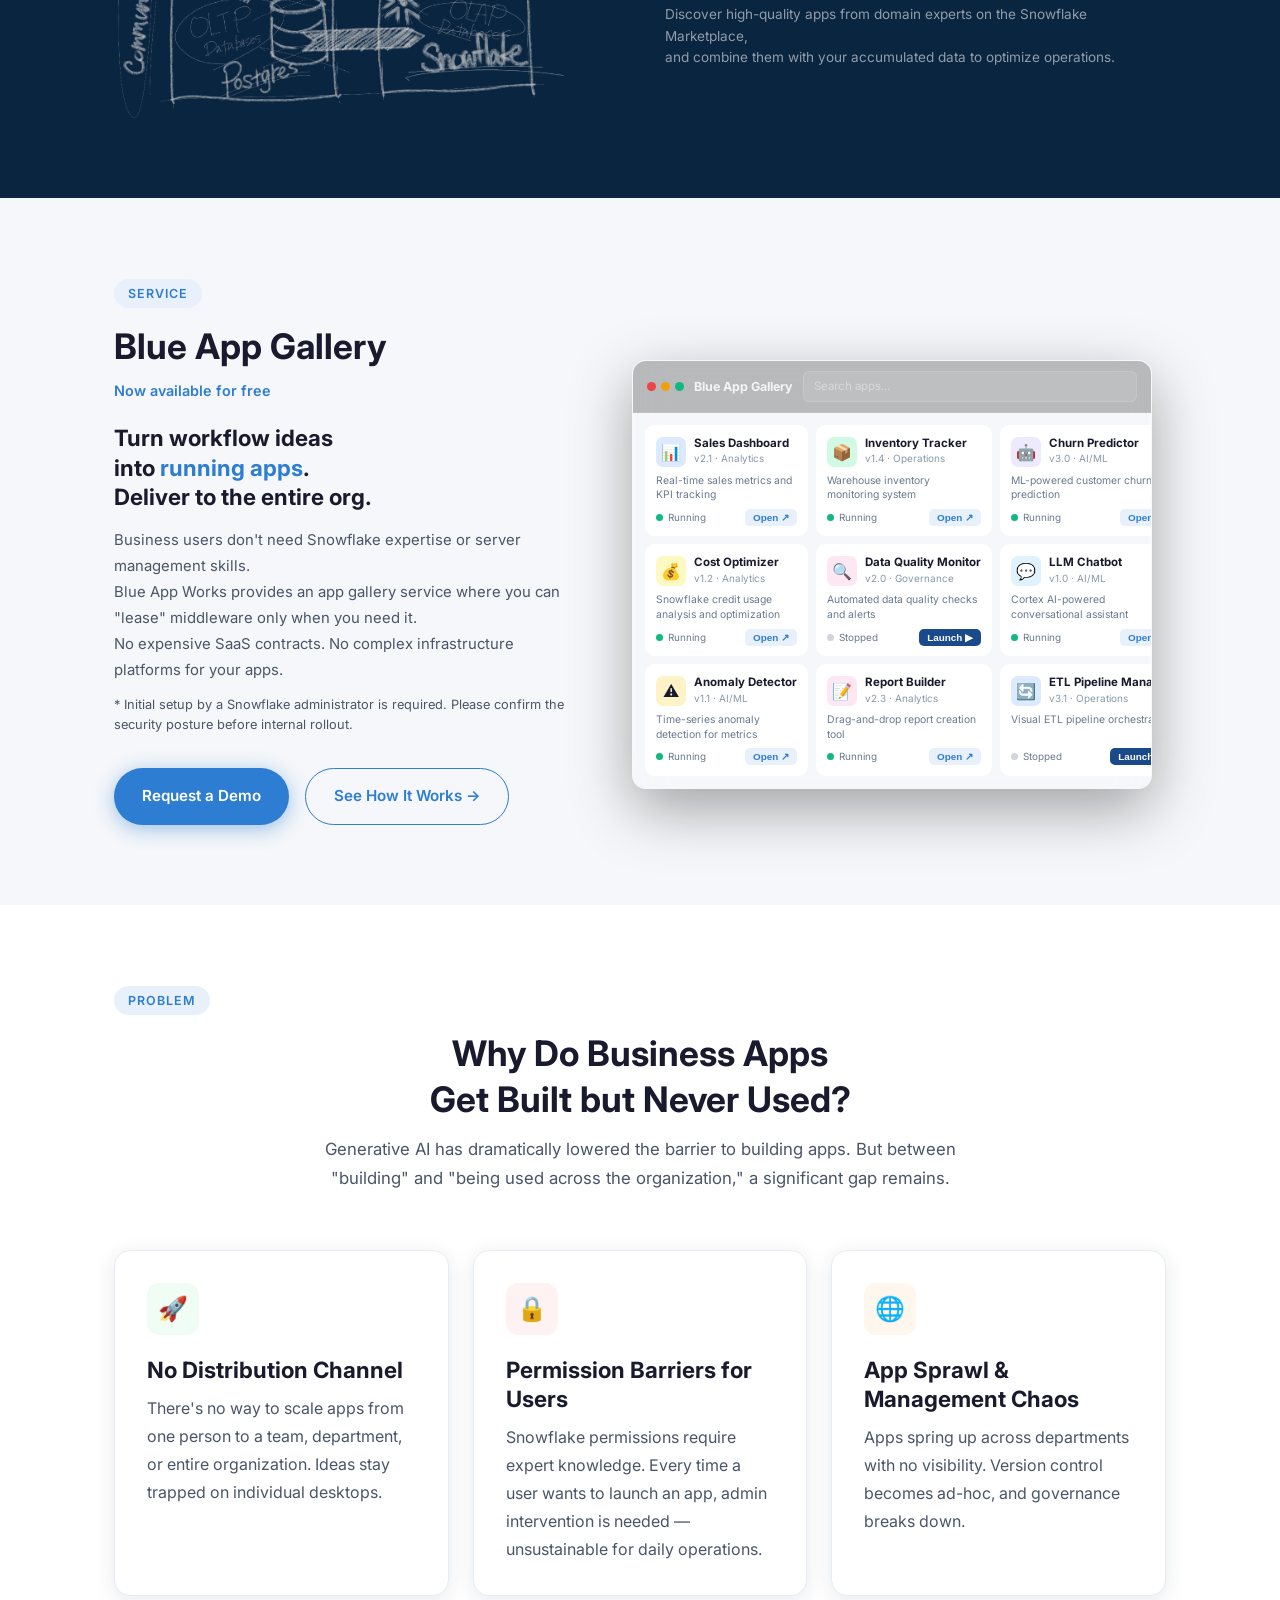
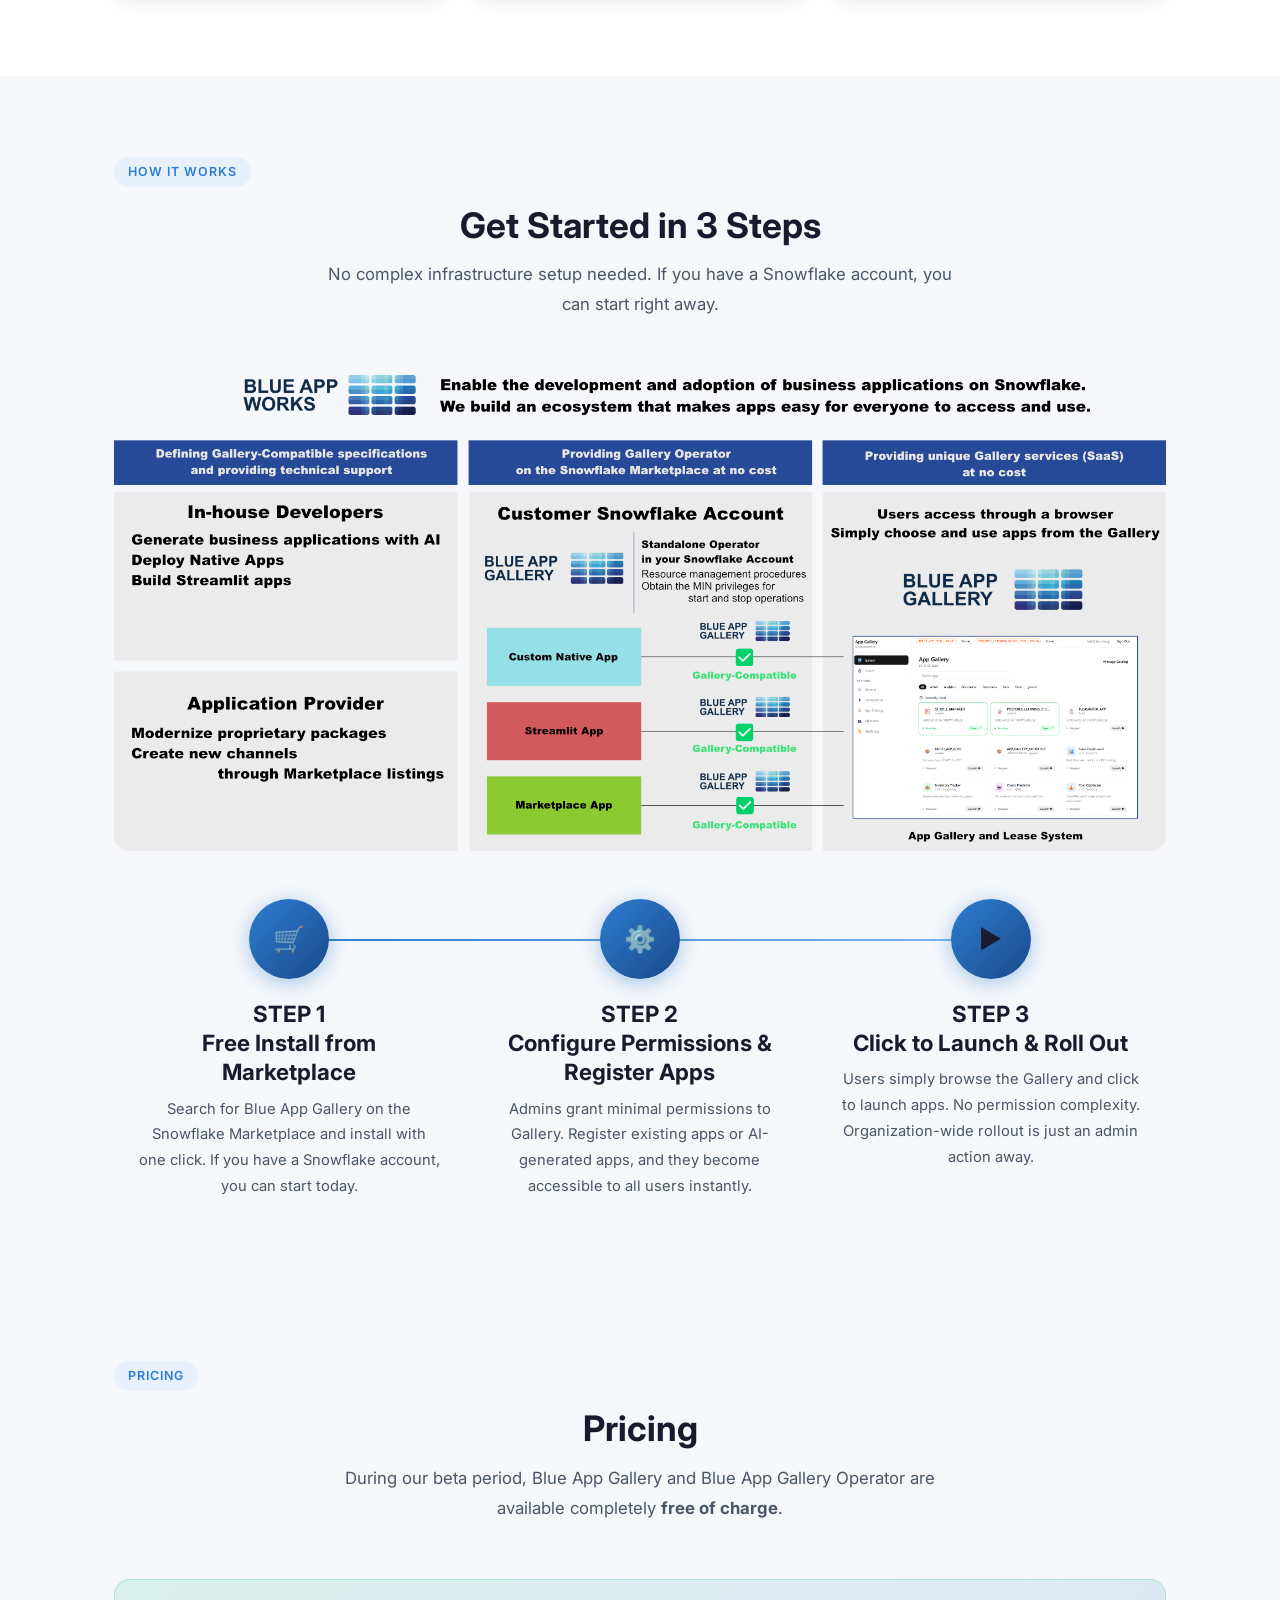
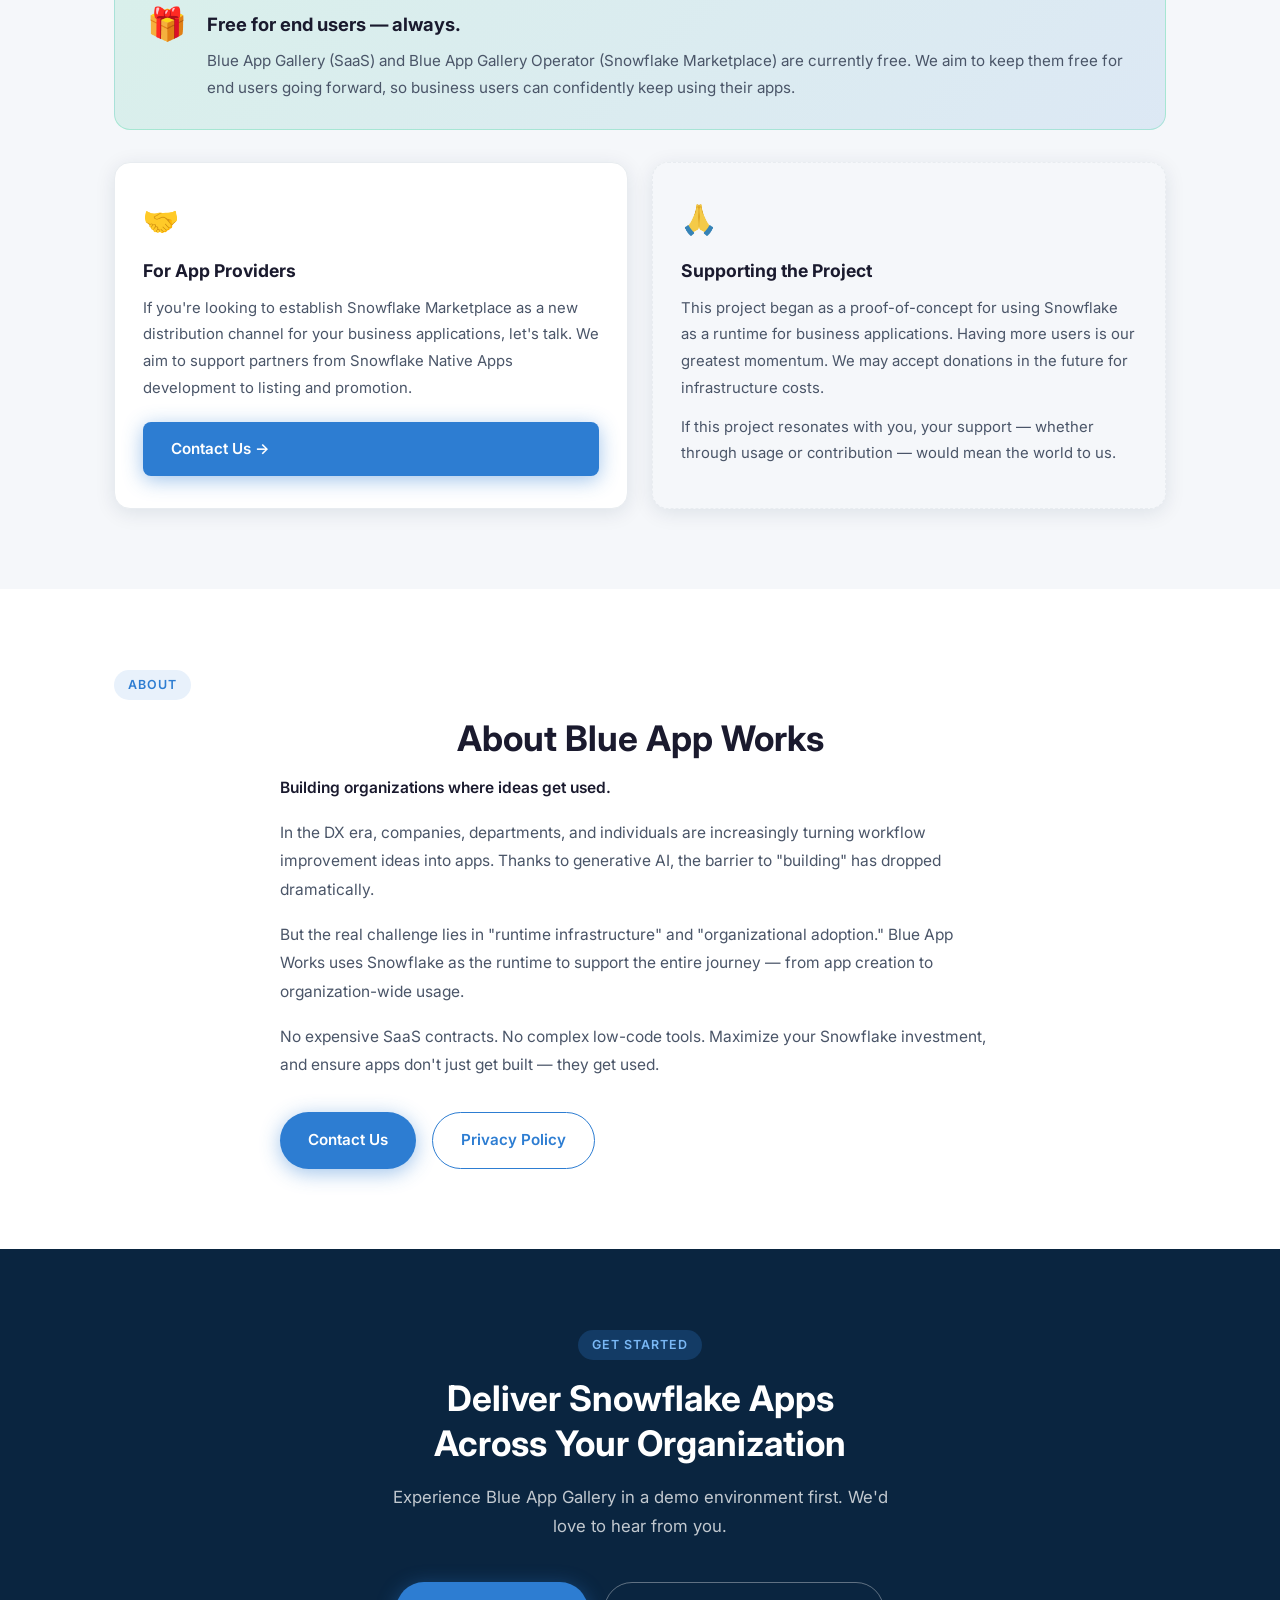
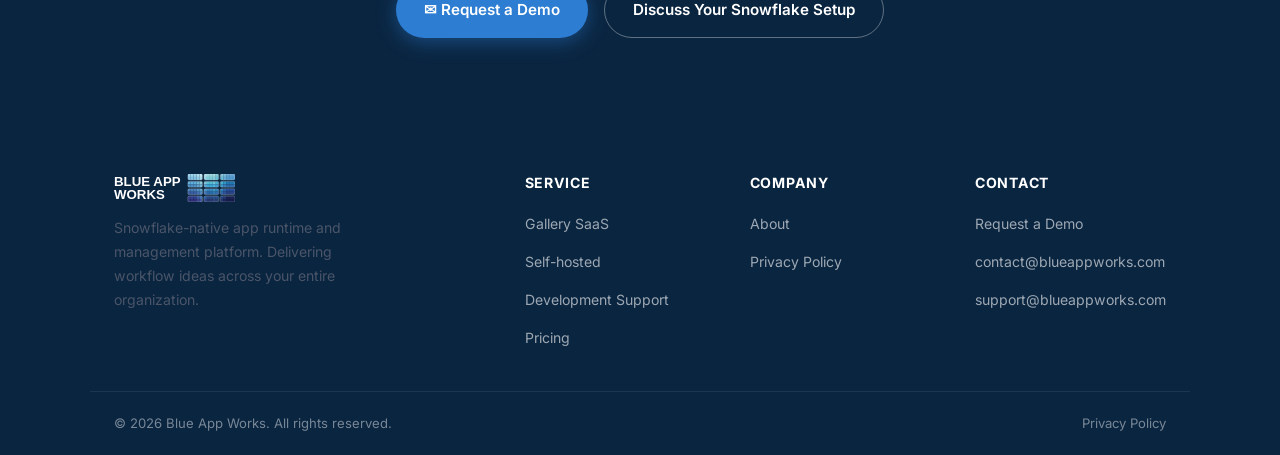
==== commit 437364a7: "Add How It Works diagrams (ja/en) to respective pages Co-Authored-By: Claude Opus 4.6 (1M context) <" ====
--- a/en/index.html
+++ b/en/index.html
@@ -240,6 +240,9 @@
     <p class="section-sub">
       No complex infrastructure setup needed. If you have a Snowflake account, you can start right away.
     </p>
+    <div style="text-align:center;margin-bottom:48px">
+      <img src="../images/BAW-works-en.png" alt="How Blue App Works works" style="max-width:100%;height:auto;border-radius:var(--radius-lg)" />
+    </div>
     <div class="steps">
       <div class="step">
         <div class="step-circle">🛒</div>
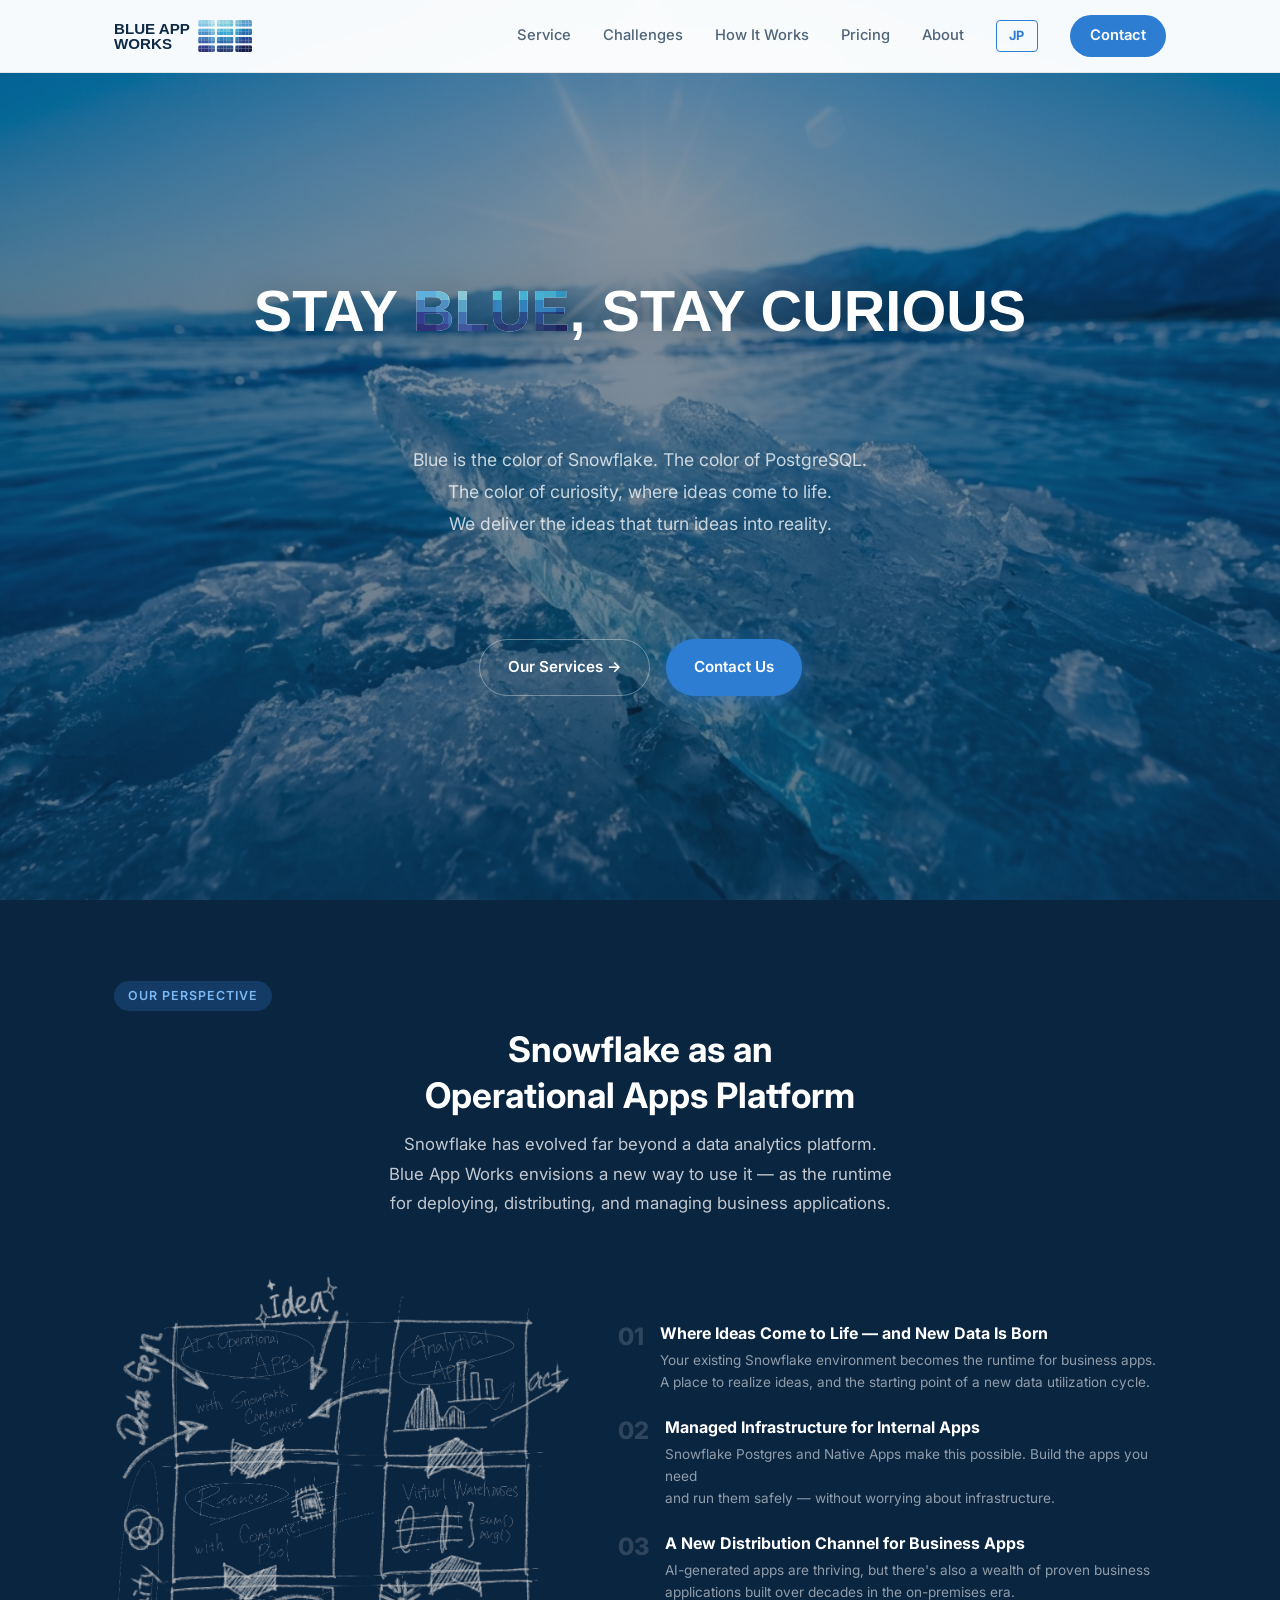
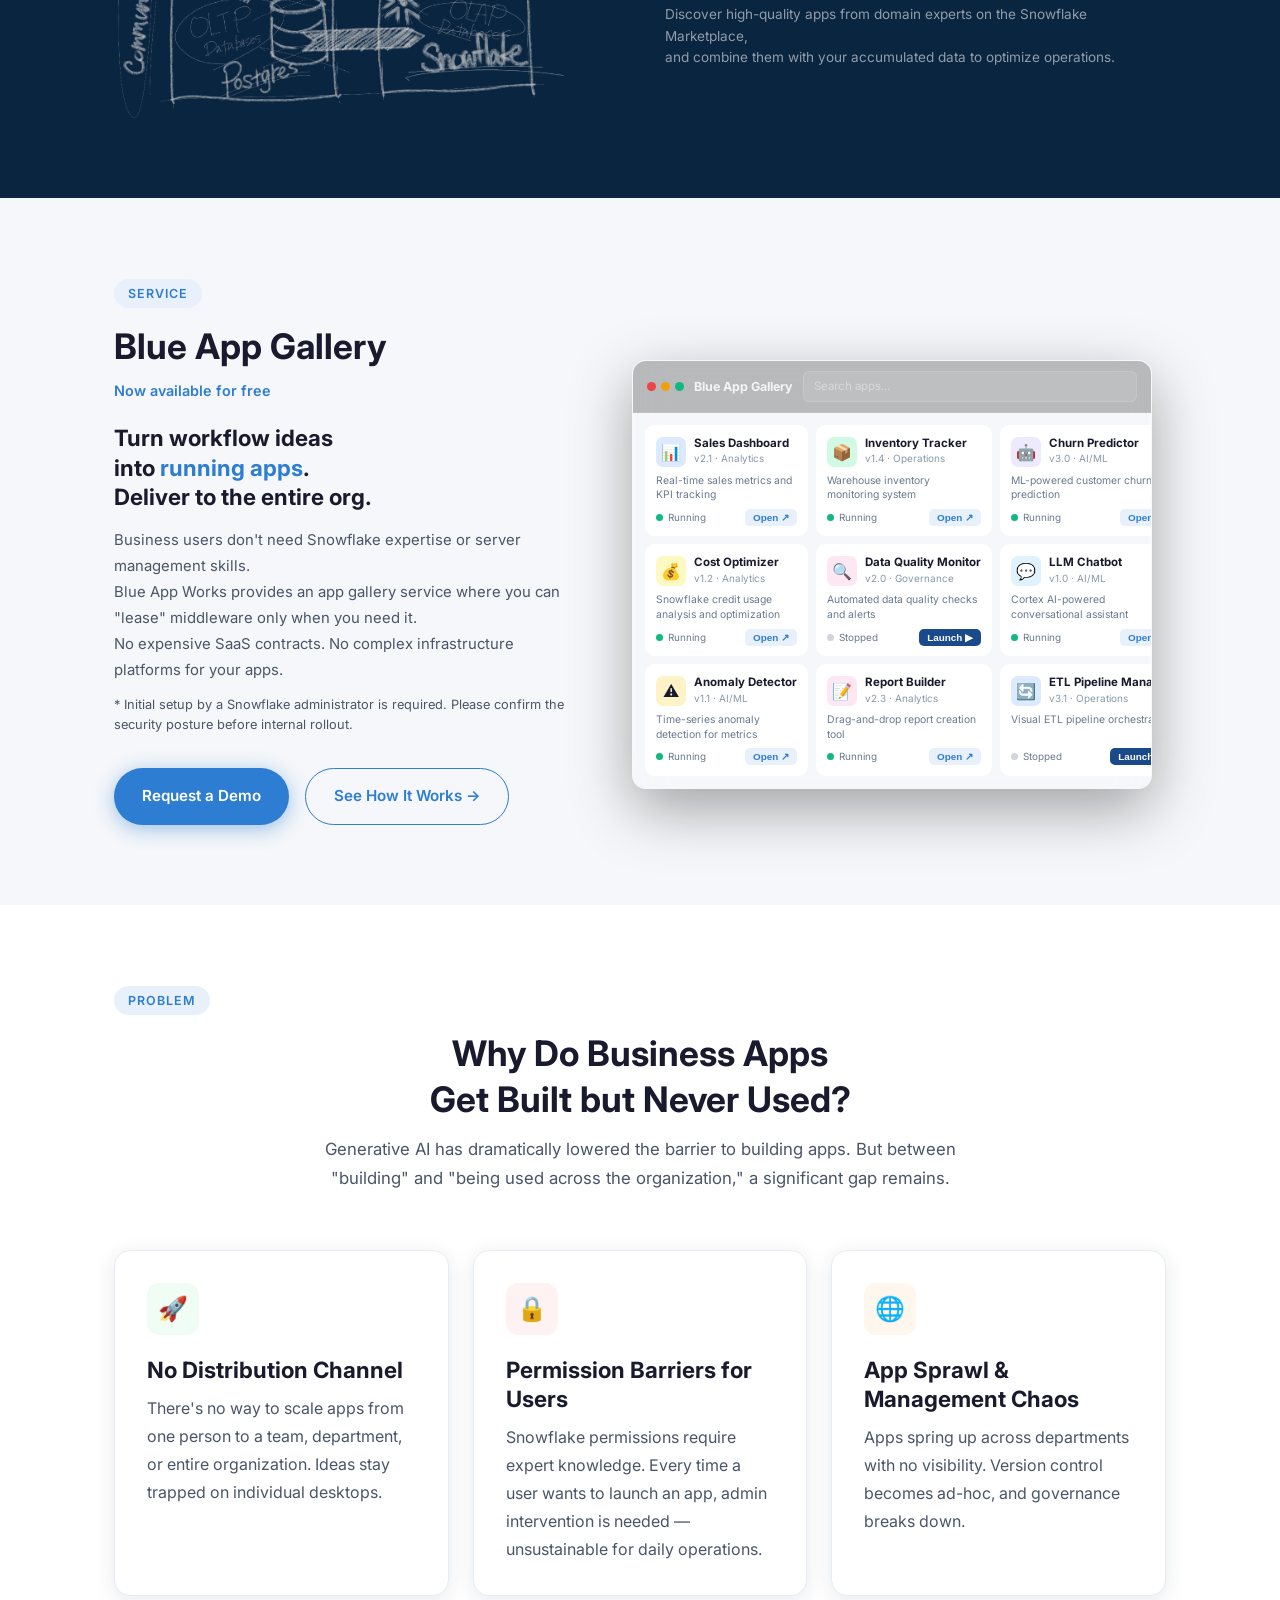
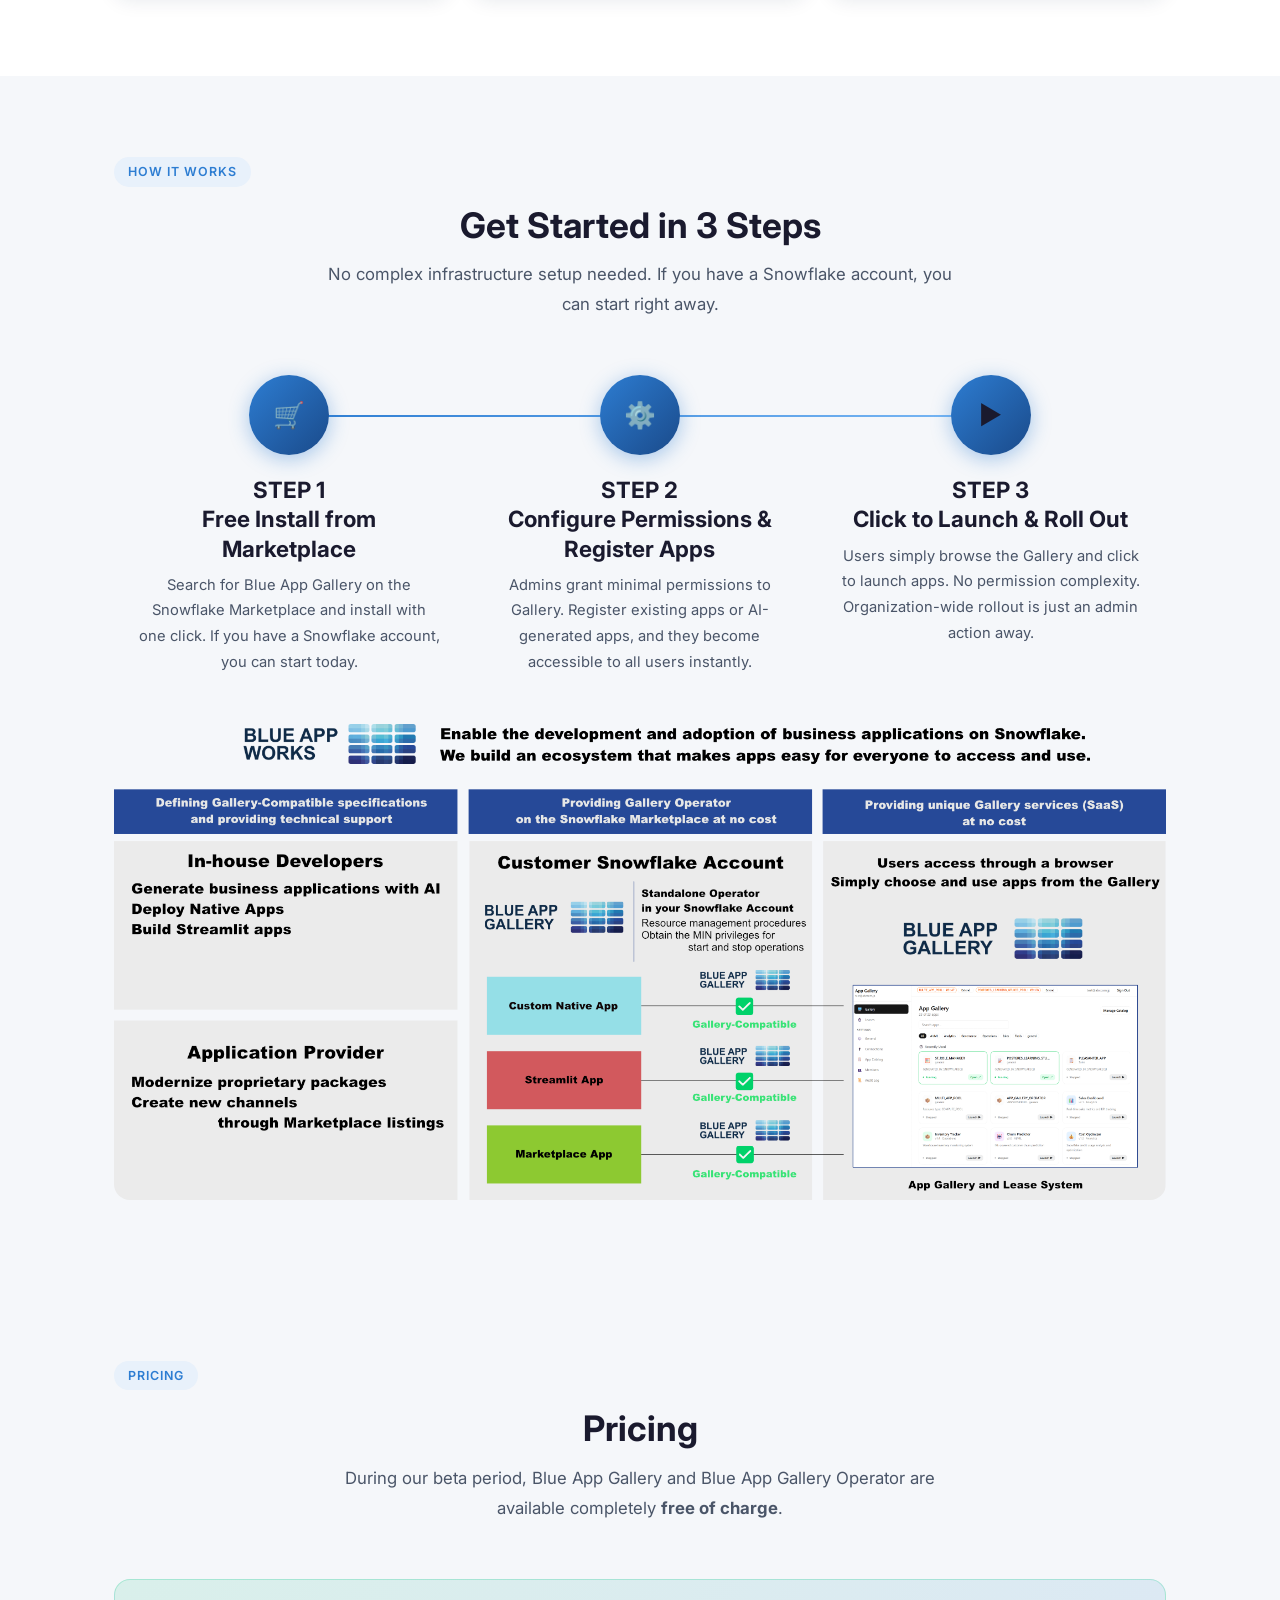
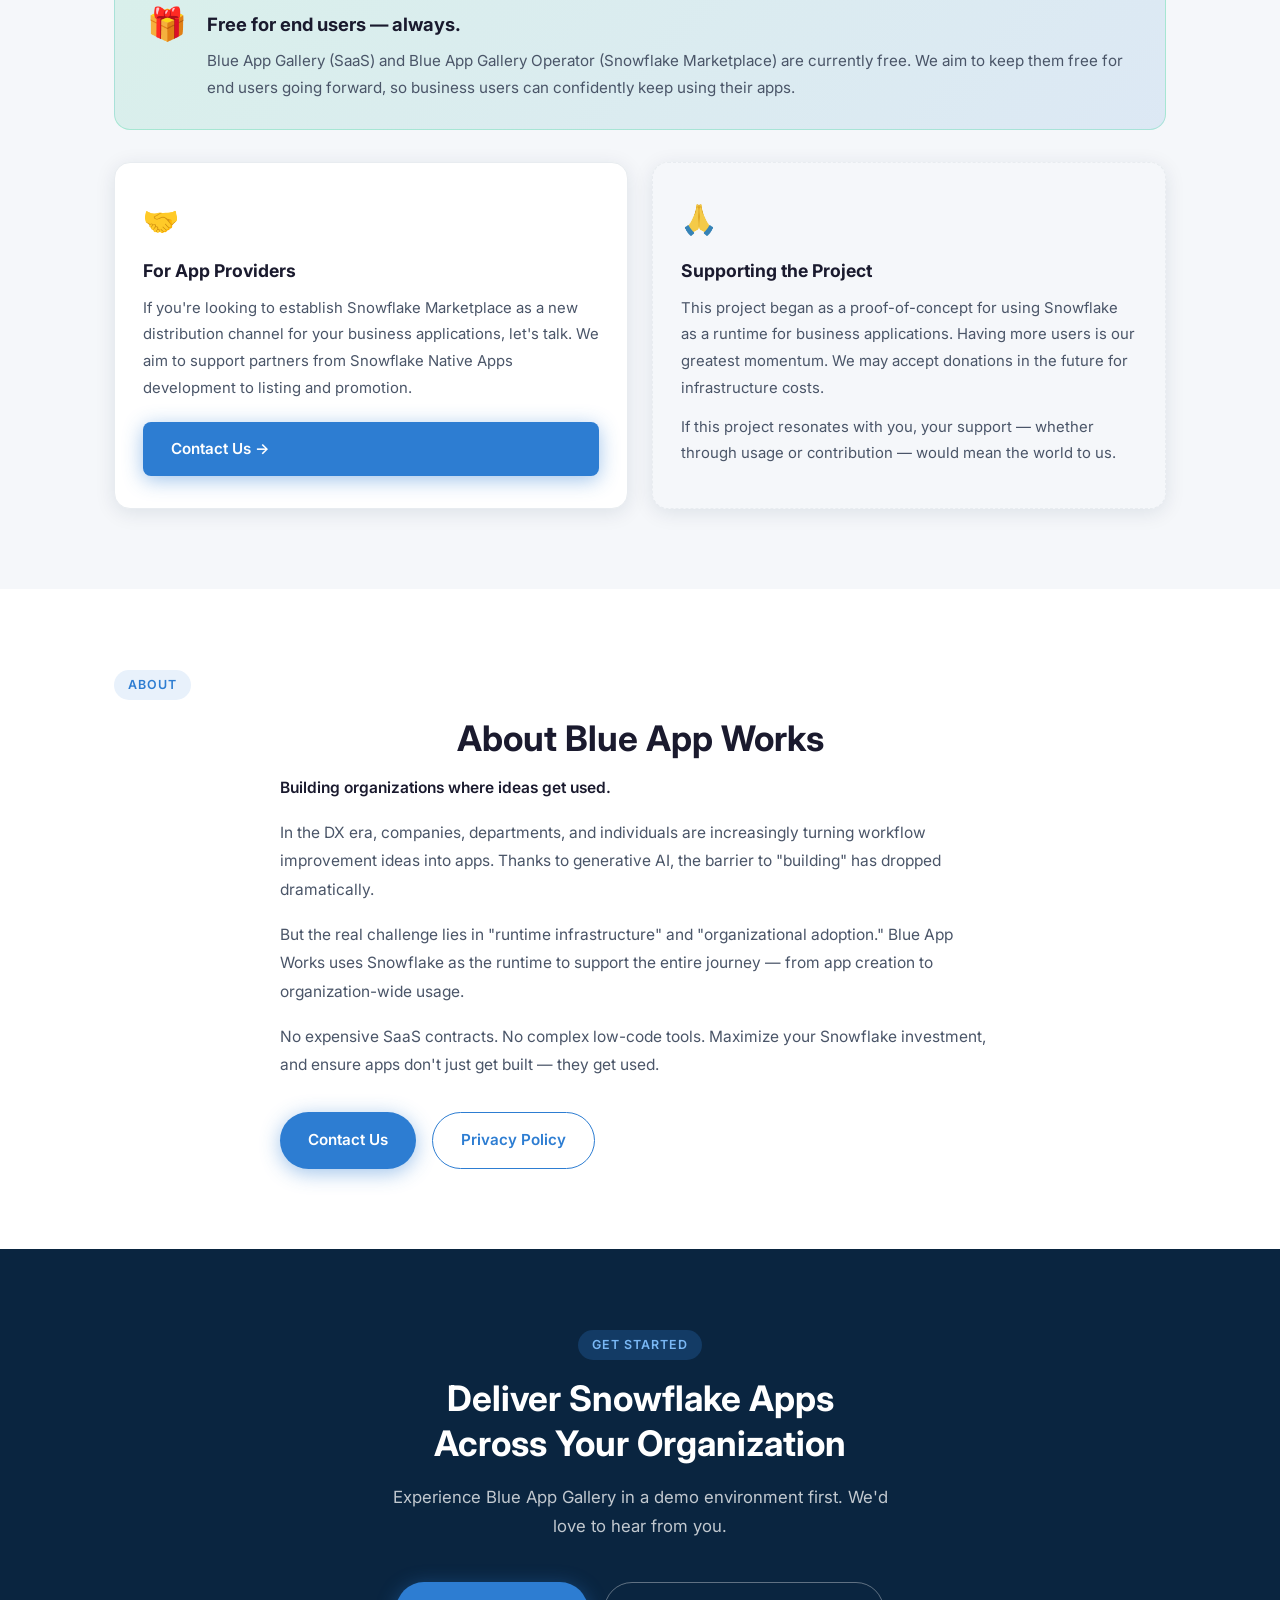
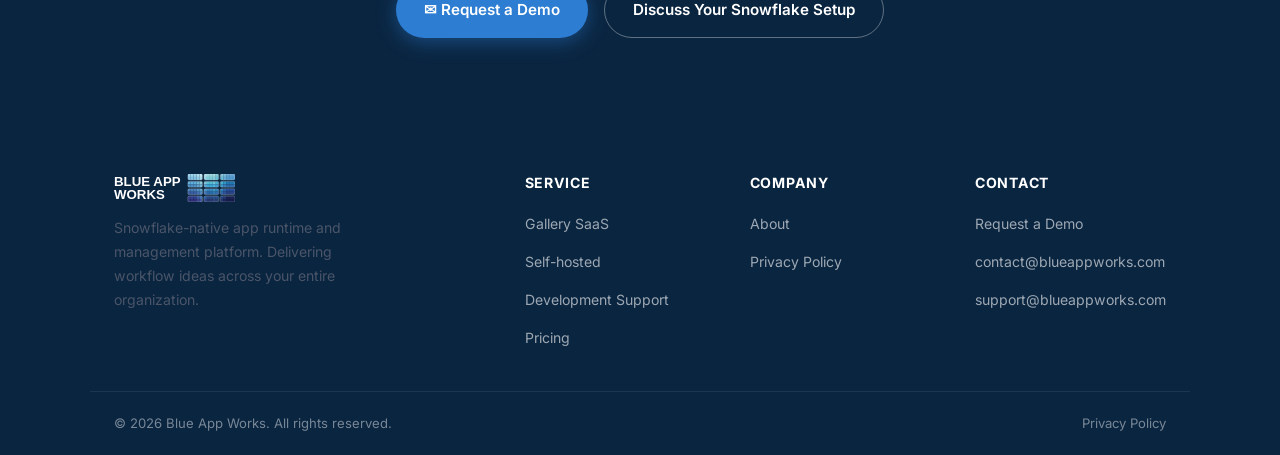
==== commit 25673e2f: "Move How It Works diagram to after 3 steps Co-Authored-By: Claude Opus 4.6 (1M context) <noreply@ant" ====
--- a/en/index.html
+++ b/en/index.html
@@ -240,9 +240,6 @@
     <p class="section-sub">
       No complex infrastructure setup needed. If you have a Snowflake account, you can start right away.
     </p>
-    <div style="text-align:center;margin-bottom:48px">
-      <img src="../images/BAW-works-en.png" alt="How Blue App Works works" style="max-width:100%;height:auto;border-radius:var(--radius-lg)" />
-    </div>
     <div class="steps">
       <div class="step">
         <div class="step-circle">🛒</div>
@@ -259,6 +256,9 @@
         <h3>STEP 3<br>Click to Launch & Roll Out</h3>
         <p>Users simply browse the Gallery and click to launch apps. No permission complexity. Organization-wide rollout is just an admin action away.</p>
       </div>
+    </div>
+    <div style="text-align:center;margin-top:48px">
+      <img src="../images/BAW-works-en.png" alt="How Blue App Works works" style="max-width:100%;height:auto;border-radius:var(--radius-lg)" />
     </div>
   </div>
 </section>
